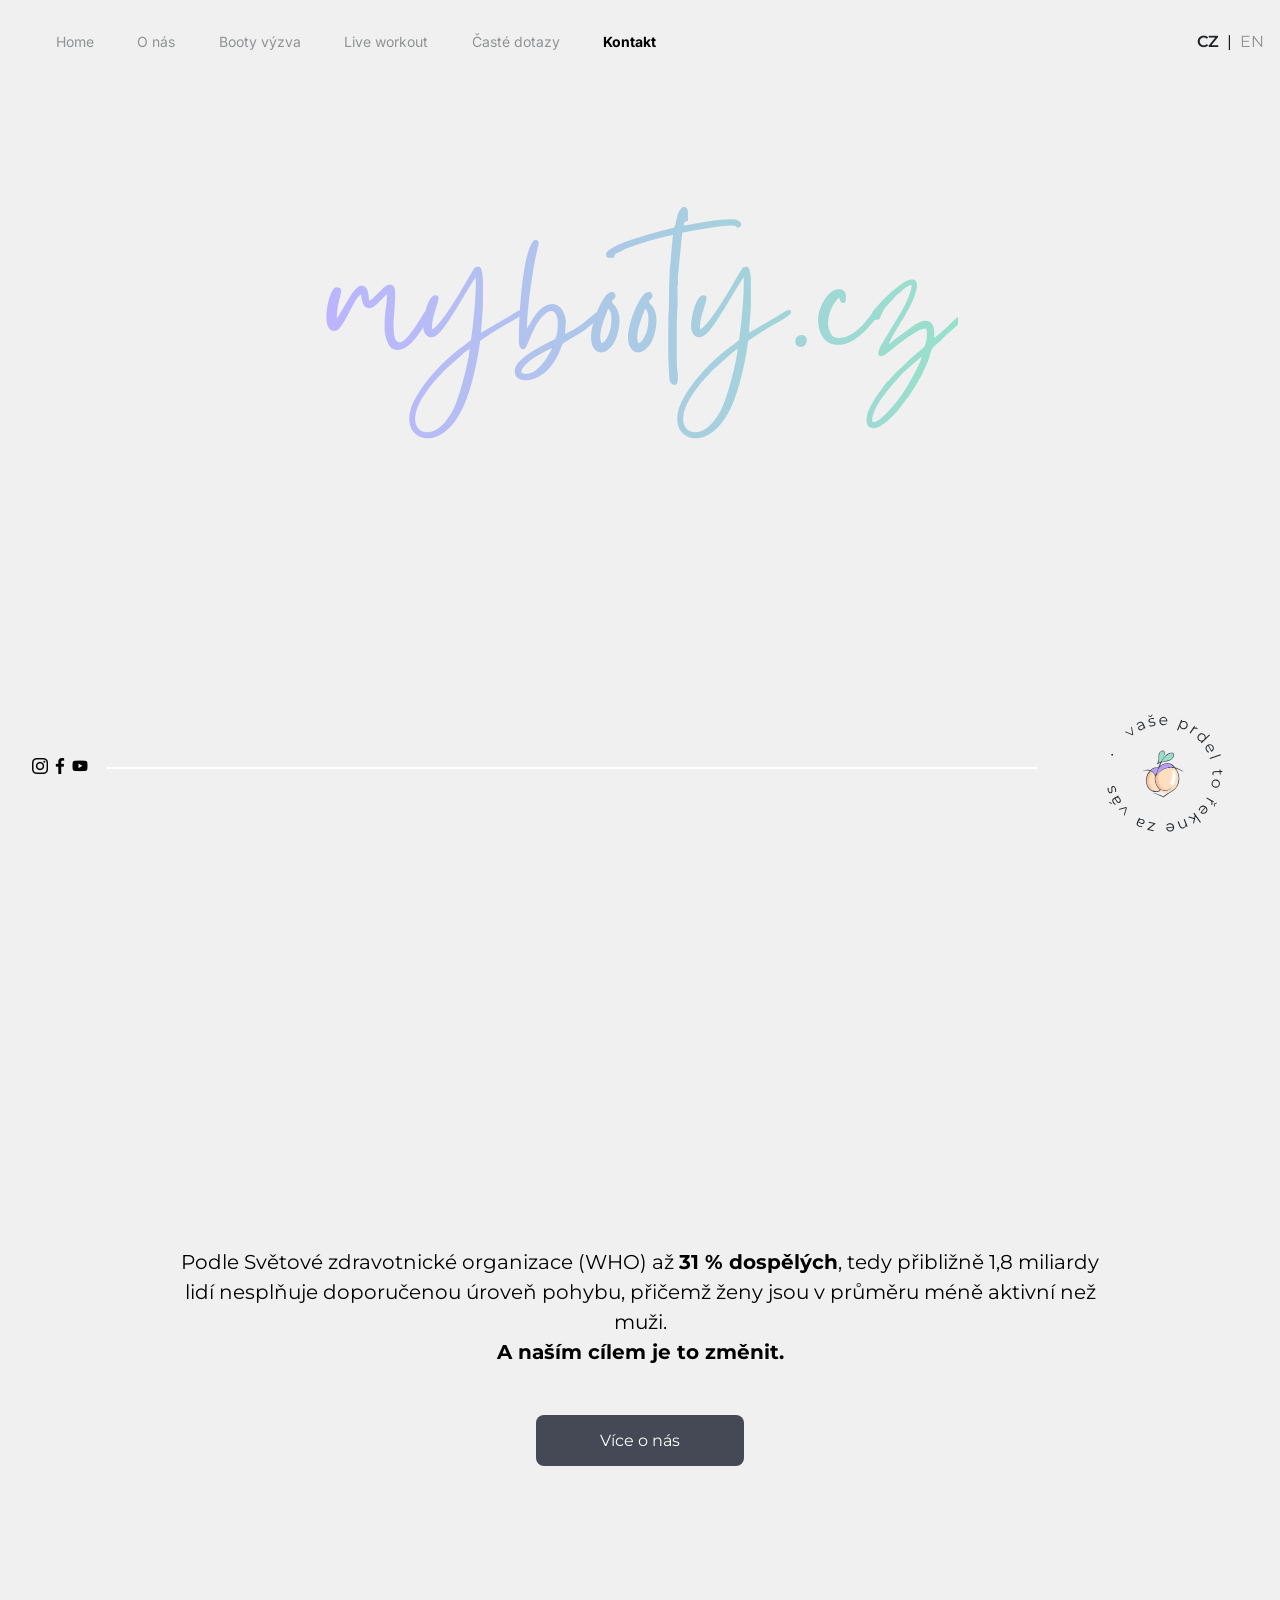
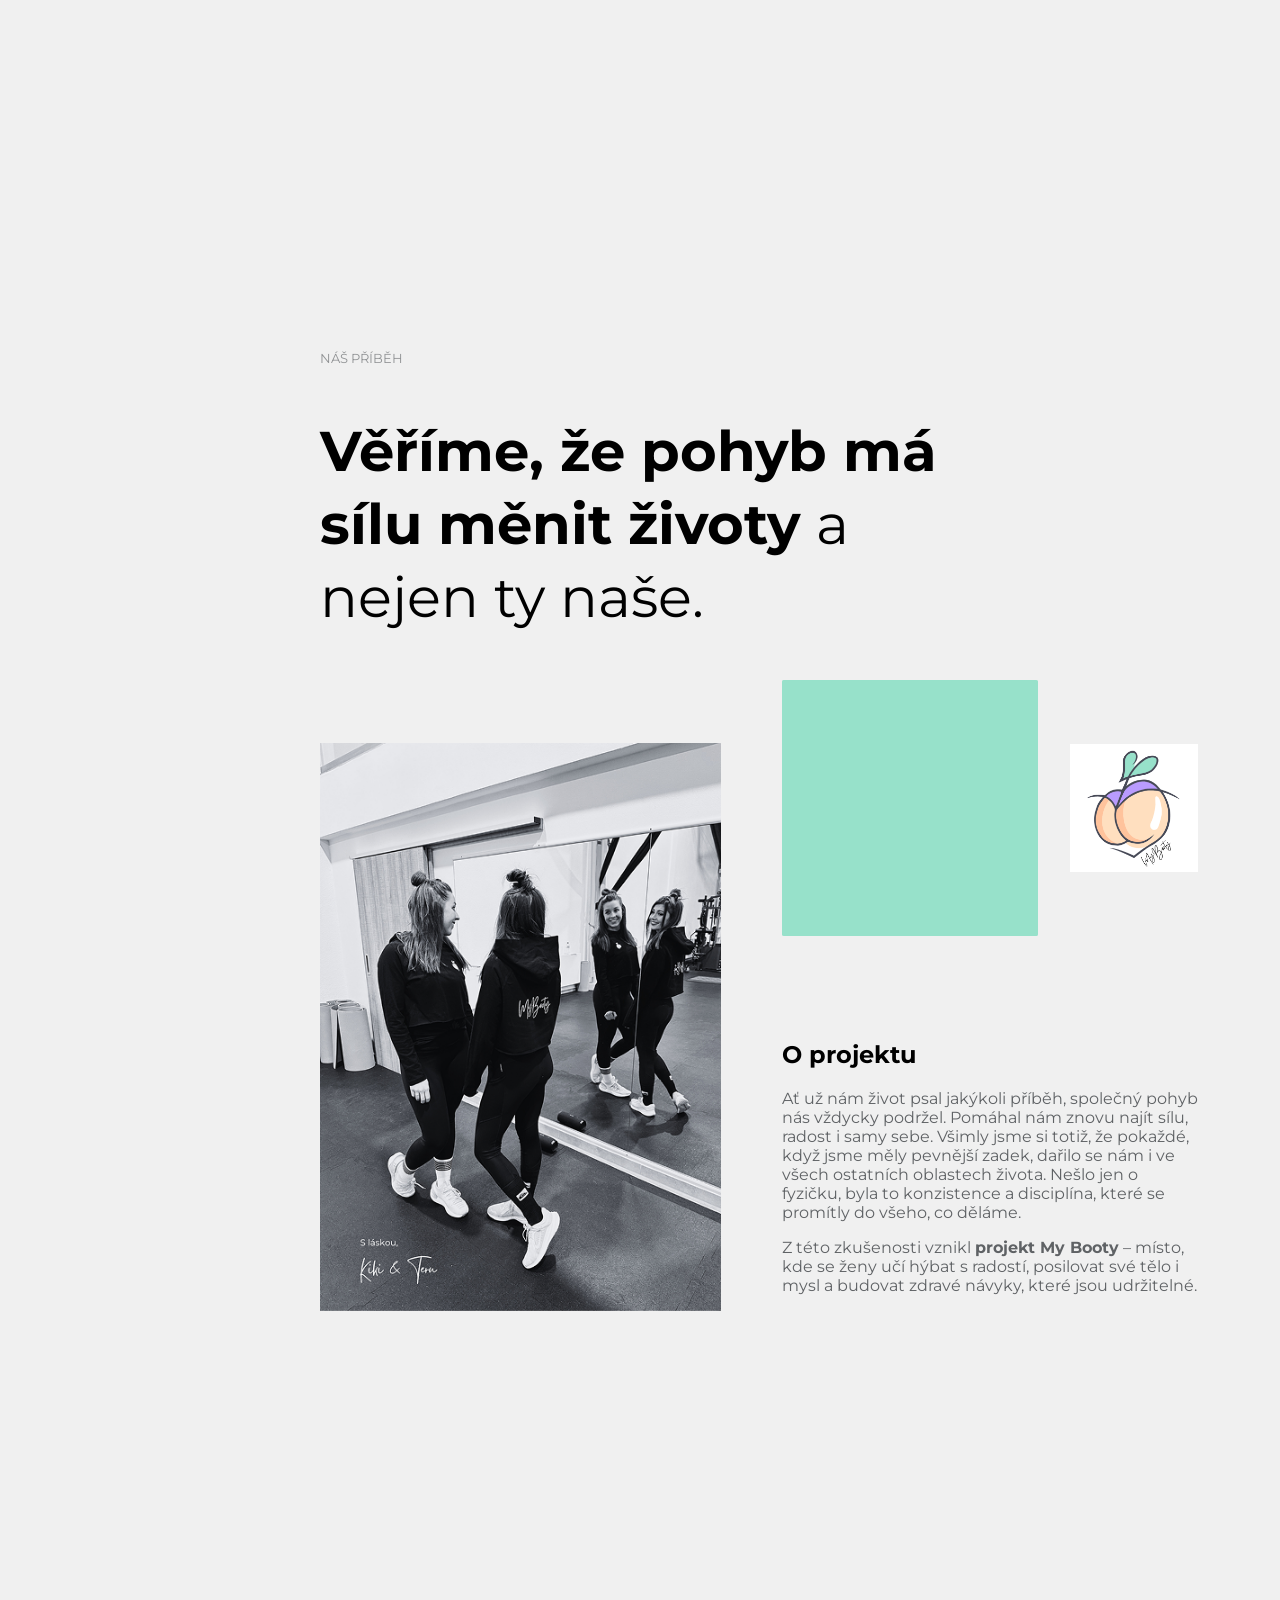
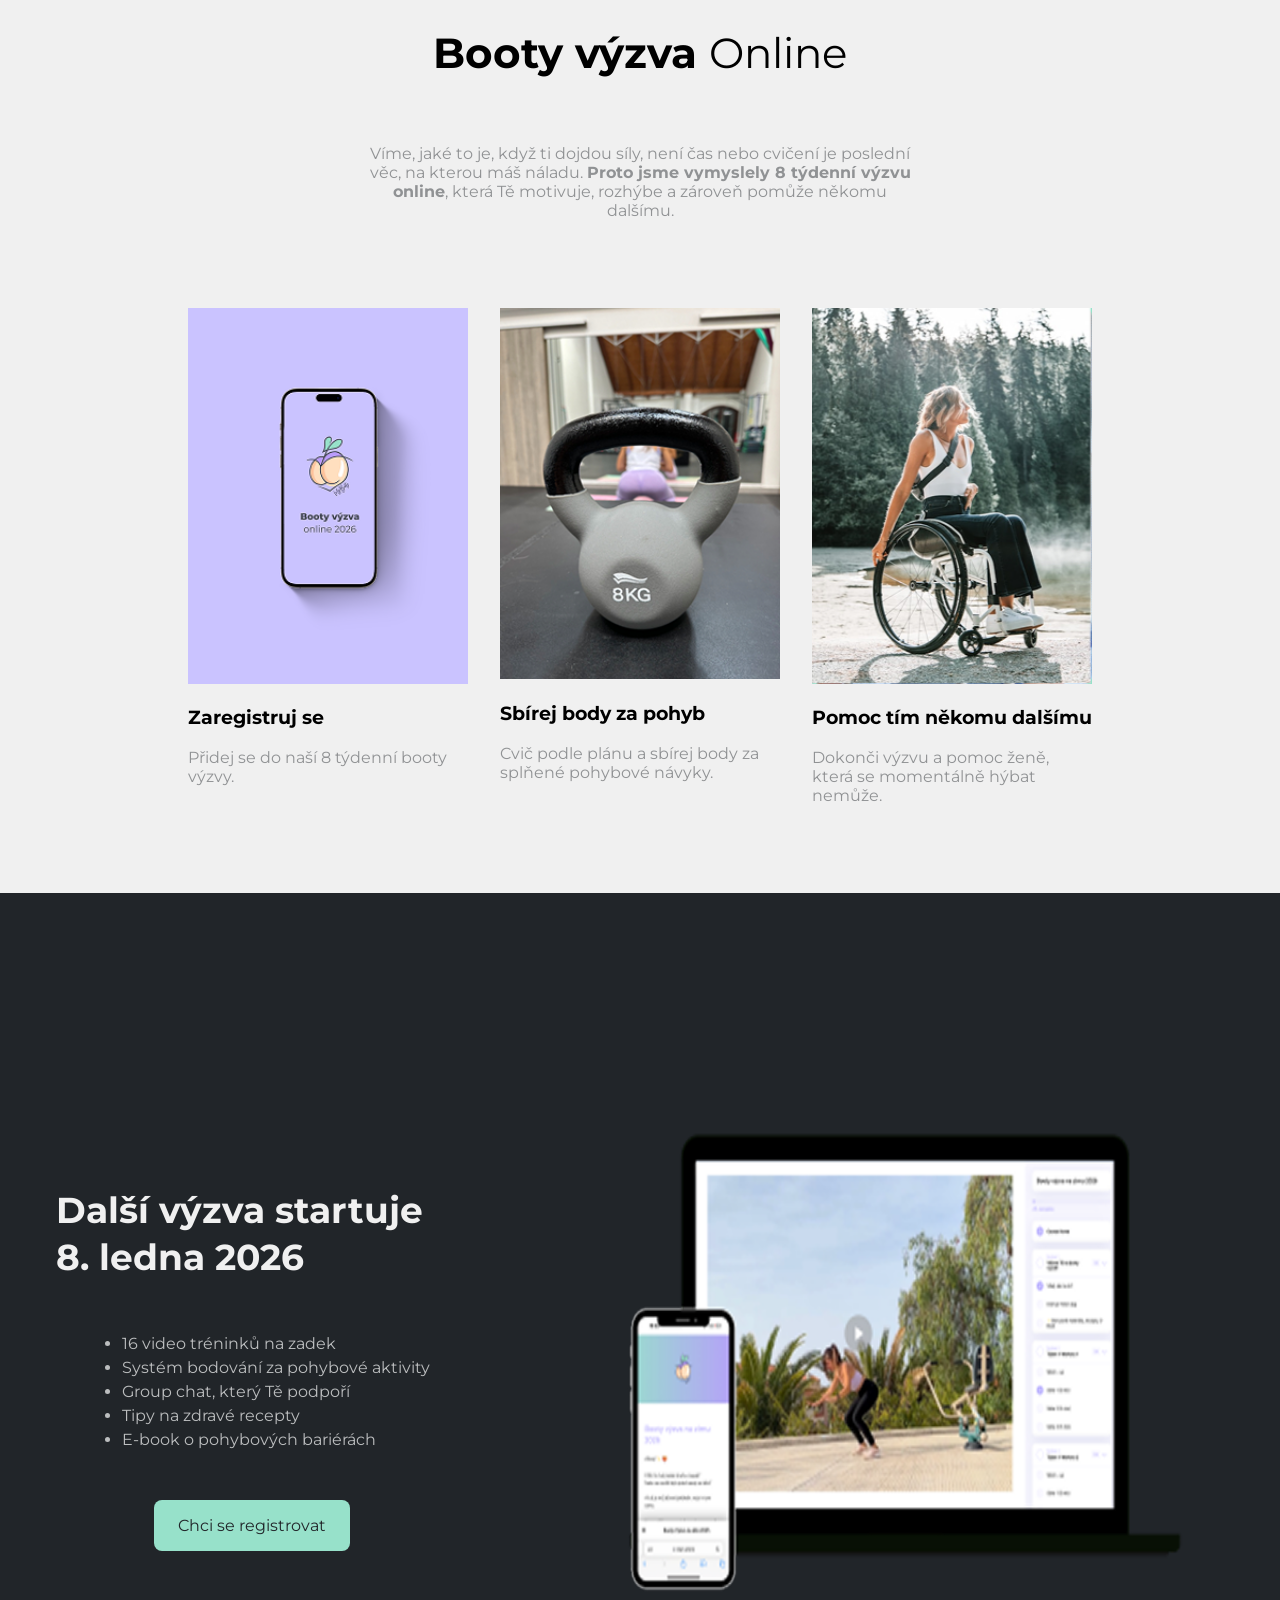
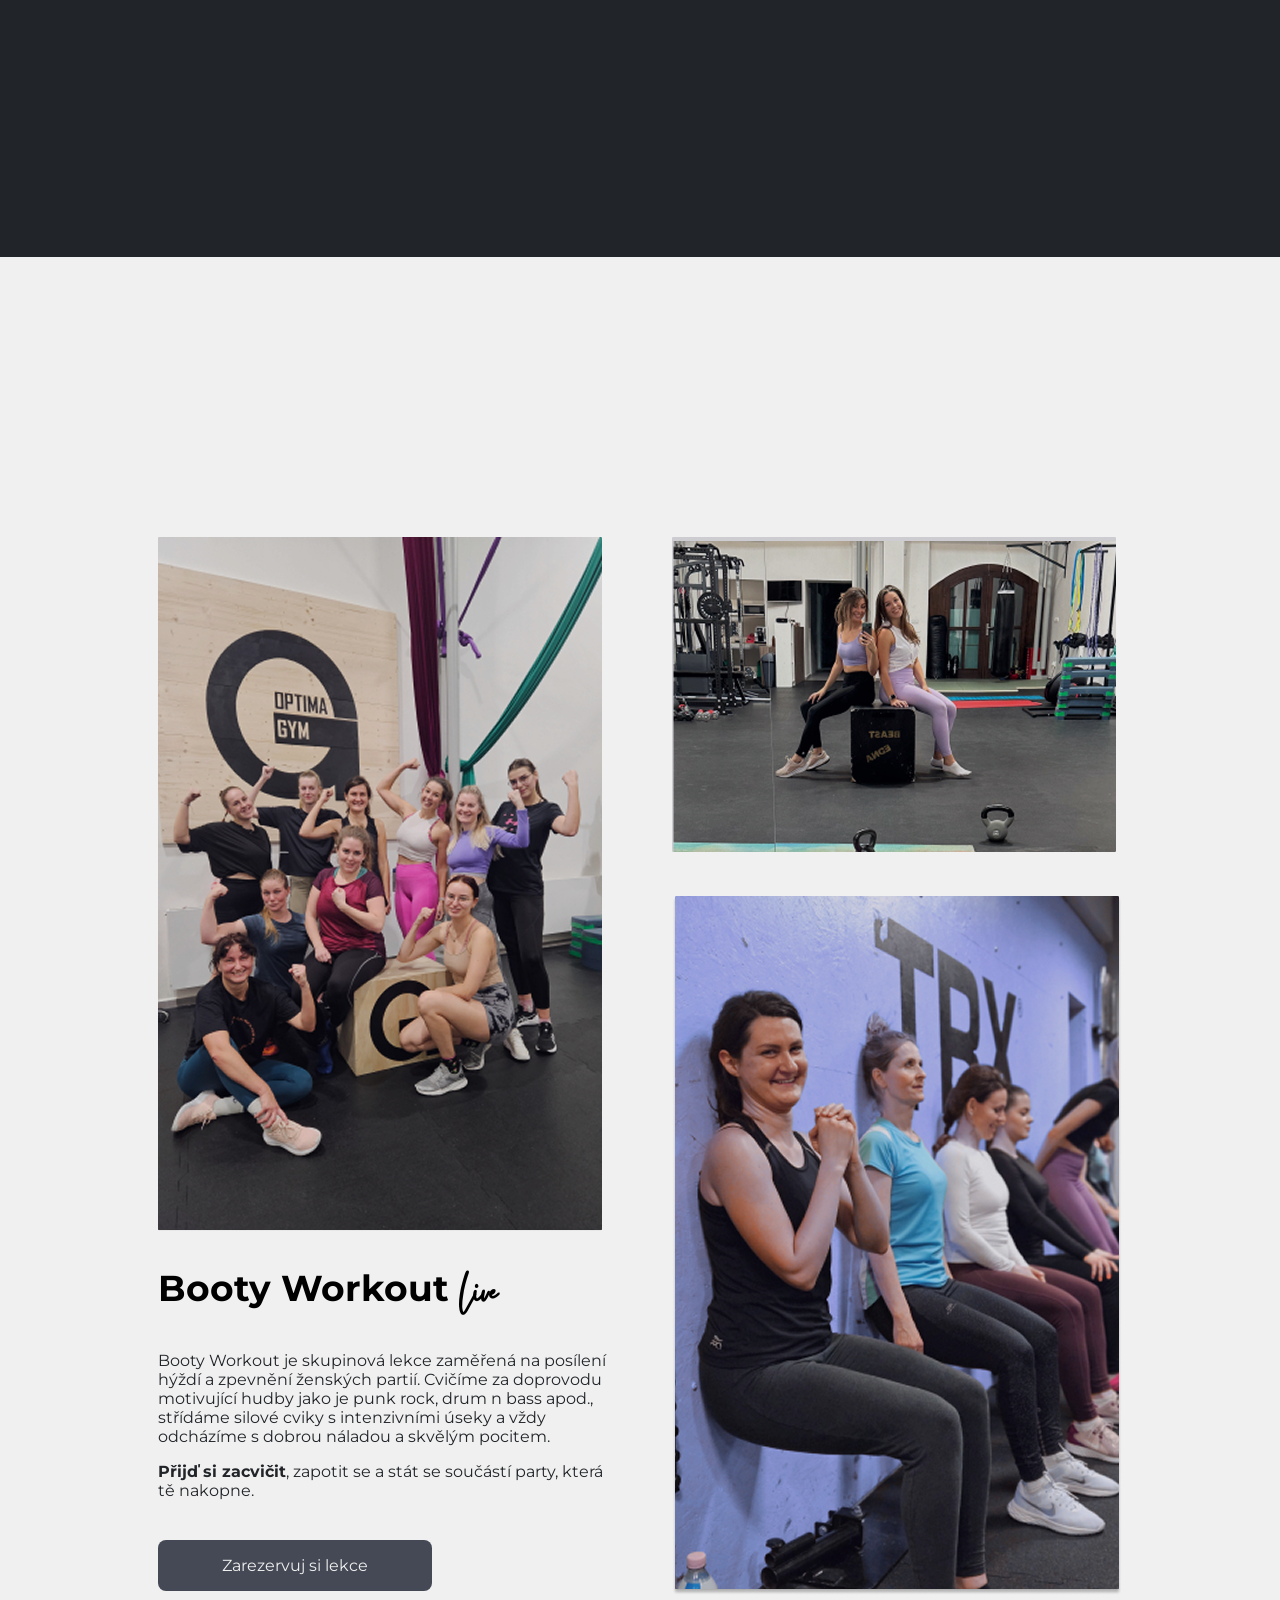
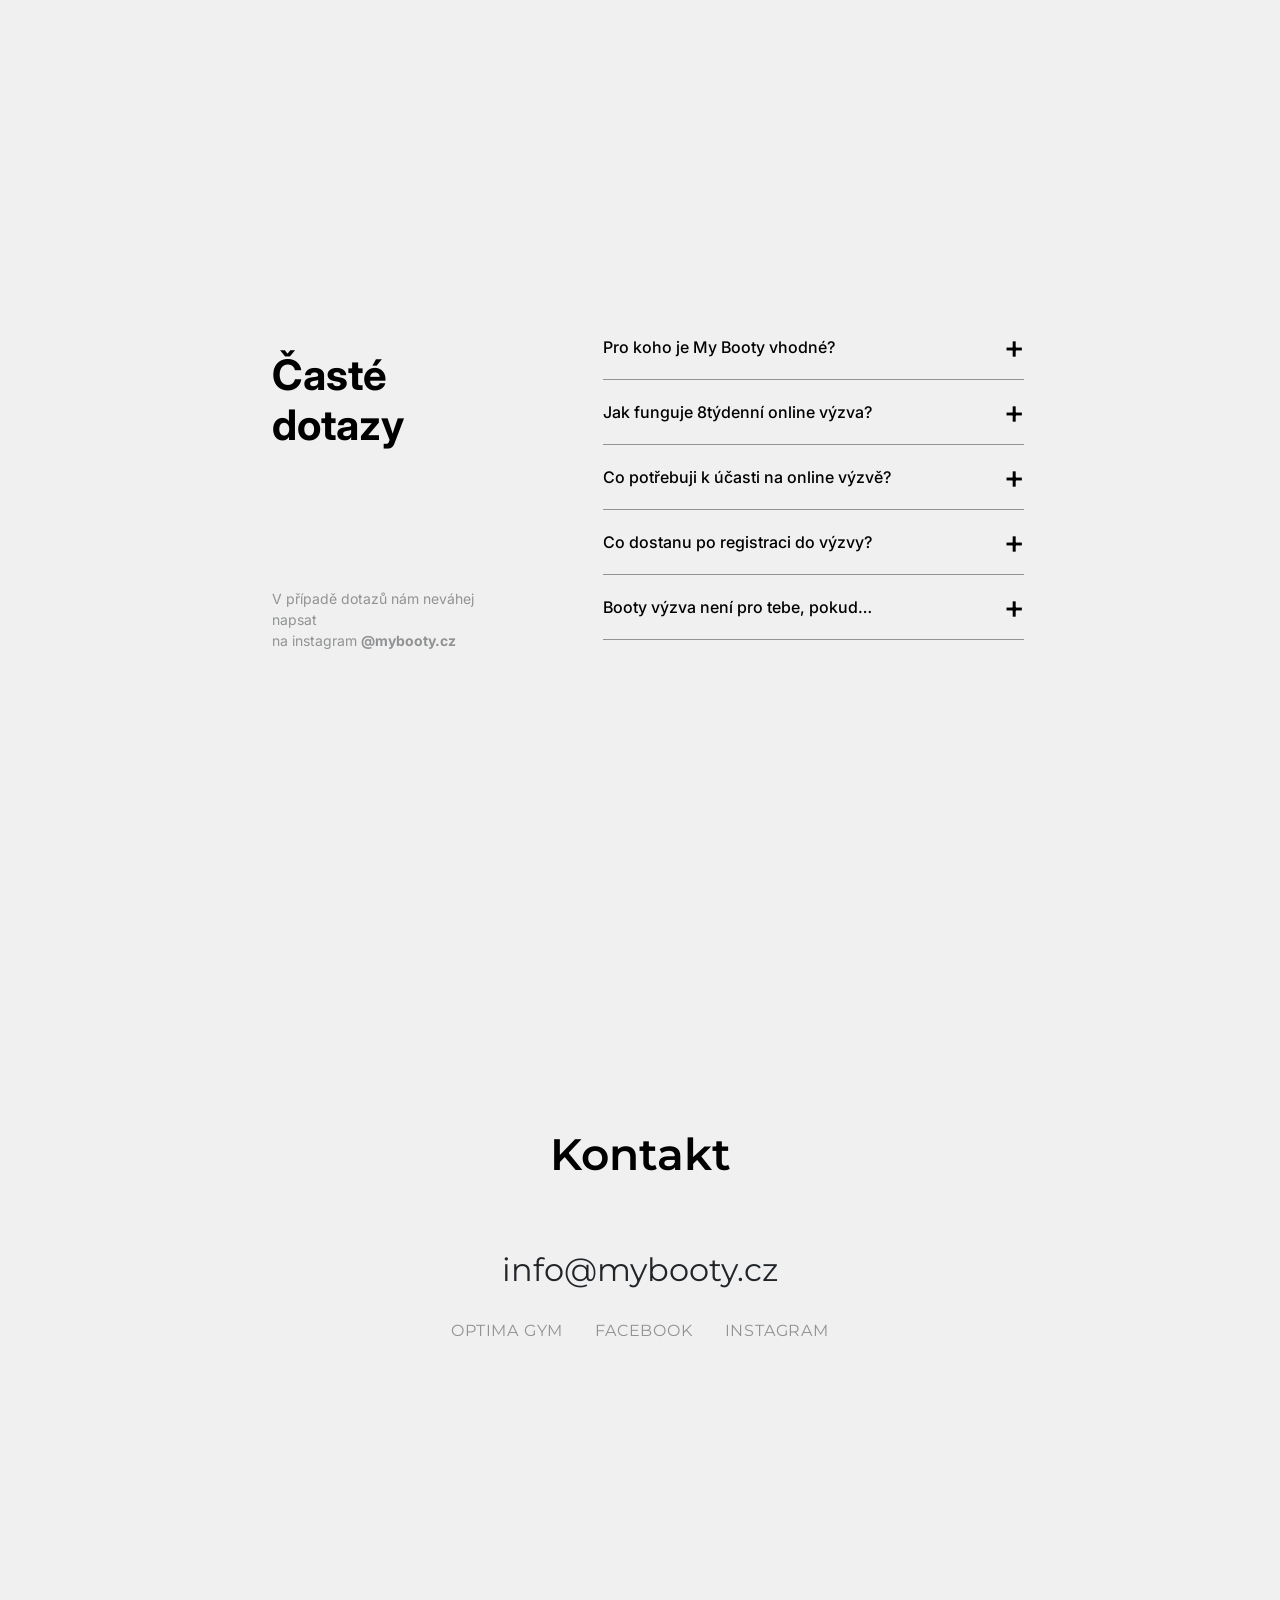
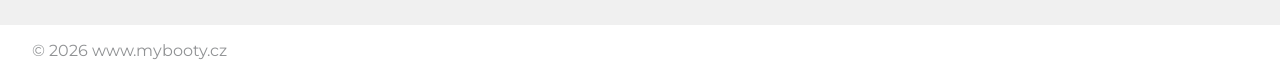
==== index.html @ cd763fde "opravene zmeny od kik z 15/12/25" ====
<!DOCTYPE html>
<html lang="cs">

<head>
  <meta charset="UTF-8" />
  <meta name="viewport" content="width=device-width, initial-scale=1.0" />
  <title>MyBooty</title>
  <link rel="stylesheet" href="style.css" />
  <link rel="shortcut icon" href="img/logo.svg" type="image/x-icon" />
  <script src="script.js" defer></script>

</head>

<body>
  <header class="navbar-desktop">
    <nav>
      <ul>
        <li><a href="#home">Home</a></li>
        <li><a href="#onas">O nás</a></li>
        <li><a href="#vyzva">Booty výzva</a></li>
        <li><a href="#live">Live workout</a></li>
        <li><a href="#faq">Časté dotazy</a></li>
        <li><a href="#kontakt">Kontakt</a></li>
      </ul>
    </nav>
    <div class="lang-switch">
      <a href="index.html" data-lang="cz">CZ</a> |
      <a href="indexEng.html" data-lang="en">EN</a>
    </div>
  </header>
  <header class="navbar-mobile">
    <img src="img/Mybooty.cz.png" alt="MyBooty Logo" class="logo-mobile">
    <button class="hamburger" id="hamburger">
      <img src="img/Menu_Alt_05.svg" alt="">
    </button>

    <div class="mobile-menu" id="mobileMenu">
      <button class="close-menu" id="closeMenu">&times;</button>

      <nav>
        <ul class="mobile-nav">
          <li><a href="#home">Home <span class="arrow"></span></a></li>
          <li><a href="#onas">O nás <span class="arrow"></span></a></li>
          <li><a href="#vyzva">Booty výzva <span class="arrow"></span></a></li>
          <li><a href="#live">Live workout <span class="arrow"></span></a></li>
          <li><a href="#kontakt">Kontakt <span class="arrow"></span></a></li>
        </ul>
      </nav>

      <div class="lang-switch">
        <a href="index.html" data-lang="cz">CZ</a> |
        <a href="indexEng.html" data-lang="en">EN</a>
      </div>
    </div>

  </header>


  <main>
    <div class="swap">
      <section class="mybooty">
        <div class="logo">mybooty.cz</div>
      </section>
      <div class="split">
        <div class="socials">
          <a href="https://www.instagram.com/mybooty_cz?igsh=MTdoZ3FtZTlkZTQ0aw%3D%3D&utm_source=qr"><img class="icon"
              src="img/instagram.png" alt="instagram" /></a>
          <a href="https://www.facebook.com/share/1AH9CDXiJs/?mibextid=wwXIfr"><img class="icon" src="img/facebook.png"
              alt="instagram" /></a>
          <a href="#"><img class="icon" src="img/youtube.png" alt="instagram" /></a>
        </div>
        <hr />
        <div class="prdel-rekne"><img src="img/prdel_to_rekne_za_vas.svg" alt="" /></div>
      </div>
    </div>
    <section id="home" class="hero">
      <p class="body-big">
        Podle Světové zdravotnické organizace (WHO) až
        <strong>31 % dospělých</strong>, tedy přibližně 1,8 miliardy lidí
        nesplňuje doporučenou úroveň pohybu, přičemž ženy jsou v průměru méně
        aktivní než muži.<br /><strong>A naším cílem je to změnit. </strong>
      </p>
      <a href="#onas" class="btn-about">Více o nás</a>
    </section>

    <section id="onas" class="about">
      <div class="container">
        <p class="mini">Náš příběh</p>
        <h1>
          <strong>Věříme, že pohyb má sílu měnit životy </strong>a nejen ty
          naše.
        </h1>
        <div class="story">
          <div class="left">
            <img src="img/terka_kiki_mirror.png" alt="" />
          </div>
          <div class="right">
            <div class="up">
              <div class="rectangle">
                <img src="img/Rectangle.png" alt="" />
              </div>
              <div class="logo">
                <img src="img/logo.svg" alt="" />
              </div>
            </div>
            <div class="mobile-photos">
              <img src="img/terka_kiki_mirror.png" alt="">
              <img src="img/logo.svg" alt="">
              <div class="rectangle"> <img src="img/Rectangle.png" alt=""></div>
            </div>
            <div class="down">
              <h2>O projektu</h2>
              <p>
                Ať už nám život psal jakýkoli příběh, společný pohyb nás
                vždycky podržel. Pomáhal nám znovu najít sílu, radost i samy
                sebe. Všimly jsme si totiž, že pokaždé, když jsme měly
                pevnější zadek, dařilo se nám i ve všech ostatních oblastech
                života. Nešlo jen o fyzičku, byla to konzistence a disciplína,
                které se promítly do všeho, co děláme.
              </p>
              <p>
                Z této zkušenosti vznikl <strong>projekt My Booty</strong> –
                místo, kde se ženy učí hýbat s radostí, posilovat své tělo i
                mysl a budovat zdravé návyky, které jsou udržitelné.
              </p>
            </div>
          </div>
        </div>
      </div>
    </section>

    <section id="vyzva">
      <!-- Challenge part -->
      <div class="challenge">
        <div class="up">
          <h2>Booty výzva <span>Online</span></h2>
          <p class="text">
            Víme, jaké to je, když ti dojdou síly, není čas nebo cvičení je
            poslední věc, na kterou máš náladu.
            <strong>Proto jsme vymyslely 8 týdenní výzvu online</strong>, která
            Tě motivuje, rozhýbe a zároveň pomůže někomu dalšímu.
          </p>
        </div>
        <div class="down">
          <div class="card">
            <div><img src="img/booty_vyzva.png" alt="" /></div>
            <div class="desc">
              <h3>Zaregistruj se</h3>
              <p>Přidej se do naší 8 týdenní booty výzvy.</p>
            </div>
          </div>
          <div class="card">
            <div><img src="img/kettlebel.png" alt="" /></div>
            <div class="desc">
              <h3>Sbírej body za pohyb</h3>
              <p>Cvič podle plánu a sbírej body za splňené pohybové návyky.</p>
            </div>
          </div>
          <div class="card">
            <div><img src="img/Locations.png" alt="" /></div>
            <div class="desc">
              <h3>Pomoc tím někomu dalšímu</h3>
              <p>Dokonči výzvu a pomoc ženě, která se momentálně hýbat nemůže.</p>
            </div>
          </div>
        </div>
      </div>

      <!-- JoinUs part -->
      <div class="joinUs">
        <div class="left">
          <h3>Další výzva startuje 8. ledna 2026</h3>
          <div class="carousel">
            <img src="img/Carousel.png" alt="" />
          </div>
          <ul>
            <li>16 video tréninků na zadek</li>
            <li>Systém bodování za pohybové aktivity</li>
            <li>Group chat, který Tě podpoří</li>
            <li>Tipy na zdravé recepty</li>
            <li>E-book o pohybových bariérách</li>
          </ul>
          <div class="rezervace">
            <a href="https://stan.store/mybooty_cz/p/booty-vzva-2026" class="btn-rezervace">Chci se registrovat</a>
          </div>
        </div>
        <div class="right">
          <img src="img/Carousel.png" alt="" />
        </div>
      </div>
    </section>

    <section id="live" class="live-workout">
      <div class="left">
        <div class="up">
          <img src="img/lv-left.png" alt="" />
        </div>
        <div class="down">
          <h2><strong>Booty</strong> Workout <span>Live</span></h2>
          <p>
            Booty Workout je skupinová lekce zaměřená na posílení hýždí a
            zpevnění ženských partií. Cvičíme za doprovodu motivující hudby
            jako je punk rock, drum n bass apod., střídáme silové cviky s
            intenzivními úseky a vždy odcházíme s dobrou náladou a skvělým
            pocitem.
          </p>
          <p>
            <strong>Přijď si zacvičit</strong>, zapotit se a stát se součástí
            party, která tě nakopne.
          </p>
          <div class="collage">
            <img src="img/lv-left.png" alt="" class="photo1" />
            <img src="img/lv-right1.png" alt="" class="photo2" />
            <img src="img/lv-right2.png" alt="" class="photo3" />


          </div>
          <div class="rezervace-lv">
            <a href="https://mybooty.setmore.com/" class="btn">Zarezervuj si lekce</a>
          </div>
        </div>
      </div>
      <div class="right">
        <div class="up">
          <img src="img/lv-right1.png" alt="" />
        </div>
        <div class="down">
          <img src="img/lv-right2.png" alt="" />
        </div>
      </div>
    </section>

    <section id="faq" class="faq">
      <div class="faq-left">
        <h2>Časté<br />dotazy</h2>
        <p>
          V případě dotazů nám neváhej napsat<br />
          na instagram <strong>@mybooty.cz</strong>
        </p>
      </div>

      <div class="faq-right">
        <details>
          <summary>
            Pro koho je My Booty vhodné?
            <span class="plus">+</span>
          </summary>
          <p>
            My Booty je určené pro ženy všech věkových kategorií a úrovní kondice. Ať začínáš úplně od nuly, nebo už
            cvičíš pravidelně — naše výzvy i lekce tě podpoří přesně tam, kde právě jsi.
          </p>
        </details>

        <details>
          <summary>
            Jak funguje 8týdenní online výzva?
            <span class="plus">+</span>
          </summary>
          <p>
            Po registraci získáš přístup k tréninkovému plánu, podle kterého cvičíš doma vlastním tempem. Za splněné
            aktivity sbíráš body, posiluješ fyzickou kondici i mentální odolnost a buduješ si zdravé návyky.
            Pokud výzvu úspěšně dokončíš, získáš nárok na vrácení 50 % z ceny — můžeš je znovu investovat do sebe, nebo
            věnovat ženě, která se momentálně hýbat nemůže.
          </p>
        </details>

        <details>
          <summary>
            Co potřebuji k účasti na online výzvě?
            <span class="plus">+</span>
          </summary>
          <p>
            Stačí internet, malé místo na cvičení a chuť začít. Při cvičení budeš potřebovat jen stopky v mobilu —
            doporučujeme bezplatnou aplikaci *Interval Timer*.
            Pokud chceš, můžeš si pořídit *booty band*, ale není to nutné. Veškerá videa, plán i motivace tě budou čekat
            přímo uvnitř programu.

          </p>
        </details>

        <details>
          <summary>
            Co dostanu po registraci do výzvy?
            <span class="plus">+</span>
          </summary>
          <p>
            Získáš:

          <ul>
            <li>tréninkový plán na 8 týdnů</li>
            <li>přístup k výukovým videím</li>
            <li>jednoduchý systém sbírání bodů</li>
            <li>podporu komunity a pravidelnou motivaci, které tě provedou celou výzvou krok za krokem.</li>
          </ul>
          </p>
        </details>

        <details>
          <summary>
            Booty výzva není pro tebe, pokud…
            <span class="plus">+</span>
          </summary>
          <p>
          <ol>
            <li>Máš zdravotní omezení, kvůli kterým nesmíš cvičit</li>
            <p>Pokud máš zranění, jsi po operaci nebo ti lékař doporučil klidový režim, počkej, až ti bude cvičení opět
              povoleno.</p>
            <li>Máš bolesti nebo potíže s koleny, kyčlemi či jinými kloubními oblastmi</li>
            <p>Pokud tě trápí přetrvávající bolest, omezený rozsah pohybu nebo si nejsi jistá, zda jsou pro tebe
              tréninky vhodné, nejprve to konzultuj s fyzioterapeutem nebo odborníkem. Správná diagnostika i doporučení
              ti pomohou cvičit bezpečně.</p>
            <li>Jsi těhotná a nemáš schválený pohyb od lékaře</li>
            <p>Každé tělo je jiné. Bez doporučení lékaře výzvu raději odlož.</p>
            <li>Hledáš pokročilý silový tréninkový plán</li>
            <p>Výzva je zaměřená na zdravé návyky, radost z pohybu a podporu žen — ne na profesionální, čistě silové
              programy.</p>
            <li>čekáváš extrémní výsledky během pár dní</li>
            <p>Výzva je postavená na konzistenci, disciplíně a udržitelném přístupu — ne na rychlých zázracích.</p>
          </ol>
          </p>
        </details>
      </div>
    </section>

    <section id="kontakt" class="contact">
      <h2>Kontakt</h2>

      <a href="mailto:info@mybooty.cz" class="contact-email">
        info@mybooty.cz
      </a>

      <div class="contact-links">
        <a href="https://www.optimagym.cz/">OPTIMA GYM</a>
        <a href="https://www.facebook.com/share/1AH9CDXiJs/?mibextid=wwXIfr">FACEBOOK</a>
        <a href="https://www.instagram.com/mybooty_cz?igsh=MTdoZ3FtZTlkZTQ0aw%3D%3D&utm_source=qr">INSTAGRAM</a>
      </div>
    </section>
  </main>
  <footer>
    <p>&copy; 2026 www.mybooty.cz</p>
  </footer>
  <script>
    const hamburger = document.getElementById('hamburger');
    const mobileMenu = document.getElementById('mobileMenu');
    const closeMenu = document.getElementById('closeMenu');

    hamburger.addEventListener('click', () => {
      mobileMenu.classList.add('open');
    });

    closeMenu.addEventListener('click', () => {
      mobileMenu.classList.remove('open');
    });
    // Close menu when a link is clicked
    const menuLinks = mobileMenu.querySelectorAll('a'); // get all <a> inside mobileMenu
    menuLinks.forEach(link => {
      link.addEventListener('click', () => {
        mobileMenu.classList.remove('open');
      });
    });
    // Select all sections with an id
    const sections = document.querySelectorAll('main section[id]');

    // Select all nav links
    const navLinks = document.querySelectorAll('header.navbar-desktop nav ul li a');

    // Optional: mobile nav links too
    const mobileNavLinks = document.querySelectorAll('header.navbar-mobile nav ul li a');

    const observer = new IntersectionObserver((entries) => {
  entries.forEach(entry => {
    const id = entry.target.getAttribute('id');
    if (entry.isIntersecting) {
      navLinks.forEach(link => link.classList.remove('active'));
      const desktopLink = document.querySelector(`header.navbar-desktop nav ul li a[href="#${id}"]`);
      if (desktopLink) desktopLink.classList.add('active');

      mobileNavLinks.forEach(link => link.classList.remove('active'));
      const mobileLink = document.querySelector(`header.navbar-mobile nav ul li a[href="#${id}"]`);
      if (mobileLink) mobileLink.classList.add('active');
    }
  });
}, { threshold: 0.3, rootMargin: "-100px 0px 0px 0px" });


    // Observe all sections
    sections.forEach(section => observer.observe(section));

  </script>
</body>

</html>
---- style.css ----
@import url('https://fonts.googleapis.com/css2?family=Inter:ital,opsz,wght@0,14..32,100..900;1,14..32,100..900&family=Montserrat:ital,wght@0,100..900;1,100..900&display=swap');
@font-face {
  font-family: "Gistesy";
  src: url("/font/Gistesy.woff") format("woff");
  font-weight: normal;
  font-style: normal;
  font-display: swap;
}

:root {
  --background-200: #f0f0f0;
  --text-1000: #212529;
  --text-700: #909294;
  --booty-purple-600: #bdb4ff;
  --booty-green-400: #97e1ca;
    --booty-green-500: #7fd6bc; /* hover */
  --booty-green-600: #66c9aa; /* active */
  --font-family: "Montserrat", sans-serif;
}
.navbar-mobile {
  display: none;
}
.mobile-photos{
  display: none;
}
.joinUs .left .carousel {
  display: none;
}
.live-workout .collage {
  display: none;
}
.prdel-rekne {
  height: 256px;
  width: 256px;
}
.prdel-rekne img {
  width: 100%;
  height: 100%;
}
.swap {
  max-width: 100% !important;
}
html,
body {
  height: 100%;
}
body {
  background-color: var(--background-200);
  font-family: var(--font-family);
  margin: 0;
  padding: 0;
  display: flex;
  flex-direction: column;
}
nav ul li {
  list-style: none;
}

nav ul li a,
.lang-switch a {
  text-decoration: none;
  color: var(--text-700);
  font-size: 16px;
}
nav ul li a{
  font-family: "Inter", sans-serif;
  font-size: 14px;

}
nav ul li a.active {
  font-weight: bold;
  color: black;
}
nav ul {
  display: flex;
  flex-direction: row;
  justify-content: space-between;
}
nav {
  width: 50%;
}
section {
  padding: 140px 0;
}
header {
  display: flex;
  justify-content: space-between;
  align-items: center; /* optional, for vertical centering */
  position: fixed;
  top: 0; /* stick to top of viewport */
  left: 0; /* start at left edge */
  right: 0; /* stretch to right edge */
  width: 100%; /* ensures full width */
  padding: 16px; /* optional spacing */
  background-color: var(
    --background-200
  ); /* needed so content behind doesn't show */
  z-index: 1000; /* keep above other content */
}

.lang-switch {
  display: flex;
  align-items: center;
  margin-right: 32px;
  gap: 8px;
}
.mybooty .logo {
  font-family: "Gistesy", sans-serif;
  font-size: 210px;
  background: linear-gradient(90deg, #bdb4ff, #97e1ca);
  -webkit-background-clip: text;
  -webkit-text-fill-color: transparent;
}
.mybooty {
  display: flex;
  justify-content: center;
  align-items: center;
  height: 40vh;
}
.split hr {
  width: 80%; /* makes it horizontal */
  border: none;
  border-top: 2px solid #fff;
  margin: 0 10px; /* spacing */
  transform: none !important; /* make sure it's not rotated */
  transform: rotate(0deg);
}
.socials .icon {
  width: 16px;
  height: 16px;
}
.socials {
  margin-left: 32px;
  min-width: 64px;
}
.split {
  display: flex;
  flex-direction: row;
  justify-content: space-between;
  align-items: center;
}
.hero {
  display: flex;
  justify-content: center;
  align-items: center;
  flex-direction: column;
  text-align: center;
  padding: 0;
  min-height: 100vh;
}
.body-big {
  font-size: 20px;
  line-height: 150%;
  max-width: 920px;
  margin-bottom:48px ;
}
.btn-about, .live-workout .btn {
  background-color: #454955;
  color: #fff;
  text-decoration: none;
  padding: 16px 64px;
  border-radius: 8px;
  transition: background-color 0.3s, transform 0.1s;
}

/* Hover effect */
.btn-about:hover, .live-workout .btn:hover {
  background-color: #5a5c6a; /* lighter shade */
}

/* Active / pressed effect */
.btn-about:active, .live-workout .btn:active {
  background-color: #2f3037; /* darker shade */
  transform: scale(0.98);    /* subtle press effect */
}

.mini {
  font-size: 13px;
  line-height: 150%;
  color: var(--text-700);
  text-transform: uppercase;
}

.about h1 {
  font-size: 56px;
  line-height: 130%;
  font-weight: normal;
  max-width: 1000px;
}
.about .story {
  display: flex;
  flex-direction: row;
  gap: 16px;
}
.about .story .up {
  display: flex;
}
.about {
  display: flex;
  justify-content: center;
}
.about .container {
  width: 50%;
}
.about .story .up .logo {
  display: flex;
  align-items: center;
}
.about .up .logo img{
  background-color: #fff;
}

.about .story .right {
  display: flex;
  flex-direction: column;
  justify-content: space-between;
}
.about .story .right .up{
  display: flex;
  gap: 32px;
}
.story .left img {
  height: 90%;
}
.story .left {
  display: flex;
  align-items: flex-end;
}
.about .right p {
  color: #5f6265;
}
.challenge h2 {
  font-size: 42px;
  line-height: 130%;
  margin-bottom: 48px;
}
.challenge .up {
  display: flex;
  flex-direction: column;
  justify-content: center;
  text-align: center;
  align-items: center;
  margin-bottom: 72px;
}
.challenge p {
  color: var(--text-700);
}
.text {
  max-width: 560px;
  color: #5f6265;
}
.challenge .down {
  display: flex;
  flex-direction: row;
  justify-content: center;
  gap: 32px;
  margin-top: 16px;
}
.challenge .card {
  max-width: 280px;
}
.challenge .desc {
  margin-top: 16px;
}
.challenge .card img{
  width: 100%;
}
.challenge{
  margin-bottom: 72px;
}
.joinUs {
  background-color: var(--text-1000);
  color: var(--background-200);
  display: flex;
  flex-direction: row;
  padding-bottom: 64px;
  height: 100vh;
}
.joinUs .left {
  width: 40%;
  display: flex;
  flex-direction: column;
  justify-content: center;
  align-items: center;
}
.joinUs .right {
  width: 60%;
  display: flex;
  justify-content: center;
  align-items: center;
}
.joinUs .right img{
  width: 80%;
  height: 60%;
}
.joinUs h3 {
  font-size: 36px;
  line-height: 130%;
  max-width: 400px;
}
.joinUs li {
  color: #BCBEBF;
  line-height: 150%;
  font-size: 16px;
}
.btn-rezervace {
  background-color: var(--booty-green-400);
  color: var(--text-1000);
  text-decoration: none;
  padding: 16px 24px;
  border-radius: 8px;
  transition: background-color 0.3s, transform 0.1s, box-shadow 0.2s;
}

.btn-rezervace:hover {
  background-color: var(--booty-green-500);
  box-shadow: 0 4px 12px rgba(0, 0, 0, 0.15);
}

.btn-rezervace:active {
  background-color: var(--booty-green-600);
  transform: scale(0.97);
  box-shadow: 0 2px 6px rgba(0, 0, 0, 0.2);
}
.story .rectangle img {
    width: 100%;
    height: 100%;
}
.story .rectangle{
  height: 256px;
  width: 256px;
}

.rezervace {
  margin-top: 48px;
  width: 40%;
}
.challenge .up span {
  font-weight: normal;
}
.live-workout {
  display: flex;
  justify-content: center;
  gap: 64px;
}
.live-workout .right .down {
  margin-top: 40px;
}
.live-workout .left {
  max-width: 450px;
  display: flex;
  flex-direction: column;
  justify-content: space-between;
}
.live-workout h2 {
  font-size: 36px;
  line-height: 130%;
}
.live-workout h2 span {
  font-family: "Gistesy", sans-serif;
}
.live-workout p {
  color: var(--text-1000);
}
.live-workout .btn {
  background-color: #454955;
  color: var(--background-200);
  padding: 16px 64px;
  border-radius: 8px;
  text-decoration: none;
}
.live-workout .down {
  height: 400px;
}
.rezervace-lv {
  margin-top: 56px;
}
.faq {
  display: grid;
  grid-template-columns: 1fr 2fr;
  gap: 120px;
  margin: 0 20vw 0;
  padding-left: 16px;
  min-height: 350px;
  font-family: "Inter", sans-serif;
}

.faq-left h2 {
  font-size: 42px;
  line-height: 120%;
  margin-bottom: 32px;
}
.faq-left {
  display: flex;
  flex-direction: column;
  justify-content: space-between;
}

.faq-left p {
  font-size: 14px;
  color: var(--text-700);
  line-height: 150%;
}

.faq-right details {
  border-bottom: 1px solid var(--text-700);
  padding: 20px 0;
}

.faq-right summary {
  list-style: none;
  cursor: pointer;
  display: flex;
  justify-content: space-between;
  align-items: center;
  font-size: 16px;
  line-height: 150%;
  font-weight: 500;
}

.faq-right summary::-webkit-details-marker {
  display: none;
}

.faq-right .plus {
  font-size: 32px;
  transition: transform 0.2s ease;
}

.faq-right details[open] .plus {
  transform: rotate(45deg);
}

.faq-right p {
  margin-top: 16px;
  max-width: 600px;
  color: var(--text-700);
  font-size: 14px;
  line-height: 160%;
}
.contact {
  min-height: 60vh;
  display: flex;
  flex-direction: column;
  justify-content: center;
  align-items: center;
  text-align: center;
  gap: 32px;
}

.contact h2 {
  font-size: 44px;
  font-weight: 600;
}

.contact-email {
  font-size: 32px;
  color: var(--text-1000);
  text-decoration: none;
}

.contact-email:hover {
  text-decoration: underline;
}

.contact-links {
  display: flex;
  gap: 32px;
  font-size: 16px;
  letter-spacing: 0.05em;
}

.contact-links a {
  color: var(--text-700);
  text-decoration: none;
}

.contact-links a:hover {
  color: var(--text-1000);
}
footer {
  background-color: #fff;
}
.lang-switch strong {
  color: var(--text-1000);
  font-weight: 600;
}
footer p {
  color: var(--text-700);
  margin-left: 32px;
}
details li {
  color: var(--text-700);
  font-size: 14px;
}
@media only screen and (max-width: 600px) {
  .navbar-desktop {
    display: none;
  }
  .swap{
    background:
    radial-gradient(
      circle at top right,
      rgba(200, 245, 255, 0.6),
      transparent 60%
    ),
    radial-gradient(
      circle at top left,
      rgba(240, 220, 255, 0.6),
      transparent 60%
    ),
    linear-gradient(
      180deg,
      #f6f5ff 0%,
      var(--background-200) 100%
    );
  }
  /* MOBILE NAVBAR */
  .navbar-mobile {
    position: fixed;
    top: 0;
    left: 0;
    width: 100%;
    box-sizing: border-box;
    padding: 16px;
    display: flex;
    justify-content: space-between;
    align-items: center;
    background-color: var(--background-200);
    z-index: 1001;
  }

  /* HAMBURGER */
  .hamburger {
    width: 64px;
    height: 64px;
    background: none;
    border: none;
    cursor: pointer;
  }

  .hamburger span {
    height: 3px;
    background: var(--text-1000);
    border-radius: 2px;
  }

  /* MOBILE MENU */
  .mobile-menu {
    position: fixed;
    top: 0;
    left: 0;
    width: 100vw;
    height: 100vh;
    box-sizing: border-box;
    padding: 32px 24px;
    background-color: var(--background-200);
    z-index: 1000;

    display: flex;
    flex-direction: column;
    justify-content: space-between;

    opacity: 0;
    pointer-events: none;
    transition: opacity 0.3s ease;
    overflow-x: hidden;
  }

  .mobile-menu.open {
    opacity: 1;
    pointer-events: auto;
  }

  /* MENU LIST */
  .mobile-menu nav ul {
    list-style: none;
    padding: 0;
    margin: 0;
  }

  .mobile-menu nav ul li {
    display: flex;
    justify-content: space-between;
    align-items: center;
    padding: 16px 0;
  }

  .mobile-menu nav ul li a {
    font-size: 24px;
    color: var(--text-1000);
    text-decoration: none;
  }

  /* ARROW */
  

  /* CLOSE BUTTON */
  .close-menu {
    position: absolute;
    top: 16px;
    right: 16px;
    font-size: 32px;
    background: none;
    border: none;
    cursor: pointer;
  }

  /* LANGUAGE SWITCH */
  .lang-switch-mobile {
    display: flex;
    justify-content: center;
    gap: 8px;
    font-size: 14px;
  }

  .lang-switch-mobile a {
    text-decoration: none;
    color: var(--text-1000);
  }

  body {
    max-width: 100vw;
  }
  .mybooty .logo {
    font-size: 110px; /* scale down */
  }
  .story .left img {
    height: auto;
    max-width: 96%;
  }
  .split img {
    max-width: 100%;
  }
  .about .container {
    width: 100%;
    padding: 0 16px; /* optional */
  }
  .swap {
    display: flex;
    flex-direction: column-reverse;
  }
  .split hr {
    display: none;
  }
  .split {
    flex-direction: column-reverse;
  }
  .prdel-rekne {
    width: 100%;
    height: 400px;
  }
  .prdel-rekne img {
    height: 100%;
    width: 100%;
  }
  .socials {
    margin: 0;
    display: flex;
    gap: 16px;
    padding-top: 40px;
  }
  .socials .icon {
    width: 16px;
    height: 16px;
  }

  .hero {
    min-height: 0;
    text-align: left;
    margin-left: 16px;
  }
  .about h1 {
    font-size: 24px;
    margin: 0 16px;
    max-width: 260px;
  }
  .story {
    flex-direction: column-reverse !important;
    margin-left: 16px;
  }
  .story .right {
    flex-direction: column-reverse !important;
  }
  .story .right h2 {
    display: none;
  }
  .story .right .up {
    max-width: 96%;
  }
  .story .rectangle img {
    width: 100%;
    height: 100%;
  }
  .mybooty {
    height: 0;
  }
  .challenge .up {
    text-align: left;
    margin-bottom: 32px;
  }
  .challenge{
    margin-left: 16px;
  }
  .challenge .up h2 {
    font-size: 32px;
    width: 100%;
    margin-bottom: 16px;
  }
  section {
    padding-left: 16px;
  }
  .about .container {
    padding-left: 0;
  }
  .challenge .card {
    display: flex;
    max-width: 96%;
    background-color: #fff;
    max-height: 130px;
    gap: 8px;
  }
  .challenge .down {
    display: flex;
    flex-direction: column;
  }
  .challenge .card img {
    width: 100%;
    height: 100%;
  }
  .challenge .desc {
    margin-top: 0;
    width: 180%;
    margin-right: 32px;
  }
  .challenge .desc p {
    font-size: 14px;
  }
  .challenge .desc h3 {
    font-size: 16px;
  }
  .joinUs {
    padding: 32px 0;
  }
  .joinUs .right {
    display: none;
  }
  .joinUs .carousel {
    display: flex !important;
    width: 100%;
    margin: 8px 0 24px 0;
  }
  .joinUs .carousel img {
    width: 100%;
    height: 100%;
  }

  .joinUs .left {
    width: 96%;
    margin-left: 8px;
  }
  .joinUs .rezervace {
    width: 100%;
    margin-top: 32px;
    display: flex;
    justify-content: center;
    text-align: center;
  }
  .joinUs .btn-rezervace {
    width: 100%;
  }
  .live-workout {
    flex-direction: column;
    padding-right: 16px;
  }
  .live-workout .left {
    display: flex;
    flex-direction: column-reverse;
  }
  .live-workout .right,
  .live-workout .left .up {
    display: none;
  }
  .live-workout .collage {
    display: grid;
    grid-template-columns: 1fr 1fr; /* two columns of equal width */
    grid-template-rows: 1fr 1fr; /* two rows of equal height */
    gap: 10px; /* spacing between images */
    height: 500px; /* adjust as needed */
    margin-top: 40px;
  }

  .live-workout .photo1 {
    grid-column: 1 / 2; /* first column */
    grid-row: 1 / 3; /* spans both rows */
    width: 100%;
    height: 88%;
    object-fit: cover;
  }

  .live-workout .photo2 {
    grid-column: 2 / 3; /* second column */
    grid-row: 1 / 2; /* first row */
    width: 100%;
    height: 100%;
    object-fit: cover;
  }

  .live-workout .photo3 {
    grid-column: 2 / 3; /* second column */
    grid-row: 2 / 3; /* second row */
    width: 100%;
    height: 80%;
    object-fit: cover;
  }
  .faq {
    margin: 300px 24px 0 0;
    grid-template-columns: 1fr; /* single column */
    gap: 40px;
    padding-bottom: 0;
  }
  .contact {
    display: flex;
    align-items: center;
    padding-top: 0;
    padding-bottom: 60px;
  }
  main {
    flex: 1 0 auto;
    overflow-x: hidden;
  }
  footer {
    flex-shrink: 0; /* footer stays at bottom */
    text-align: center;
    padding: 20px;
  }
  #vyzva {
    padding-left: 0;
  }
  .challenge .down {
    gap: 16px;
    align-items: center;
  }
  .mobile-nav {
    display: flex;
    flex-direction: column;
    width: 90%;
  }
  .mobile-menu nav {
    flex: 1;
    display: flex;
    justify-content: center;
    align-items: center;
    align-self: center;
    width: 100%;
  }

.mobile-nav li a {
  display: flex;
  justify-content: space-between;
  align-items: center;
  display: inline-flex;
  width: 100%;
}
.mobile-menu nav ul li a::after {
    content: "↗";
    font-size: 32px;
    color: var(--text-700);
    transition: transform 0.2s ease;
  }
  .btn-about, .live-workout .btn{
    width: 68%;
    text-align: center;
  }
  .hero{
    margin-right: 16px;
  }
  .story .left, .story .right .up .rectangle, .story .right .up .logo{
    display: none;
  }
  .mobile-photos {
  display: grid;
  grid-template-columns: 3fr 1fr; /* LEFT IS WIDER */
  grid-template-rows: 1fr 1fr;
  gap: 12px;

  width: 100%; /* important */
  height: 300px;
}

/* Explicit placement */
.mobile-photos img:nth-of-type(1) {
  grid-area: 1 / 1 / 3 / 2; /* left, spans both rows */
}

.mobile-photos img:nth-of-type(2) {
  grid-area: 1 / 2 / 2 / 3;
  width: 128px;
  height: 128px;
}

.mobile-photos .rectangle {
  grid-area: 2 / 2 / 3 / 3;
  width: 128px;

}

/* FORCE images to fill grid cells */
.mobile-photos img,
.mobile-photos .rectangle img {
  width: 100%;
  height: 100%;
  object-fit: cover;
  display: block;
}
.rezervace-lv a{
  width: 67%;
  padding: 0;
  display: inline-block;
}
}
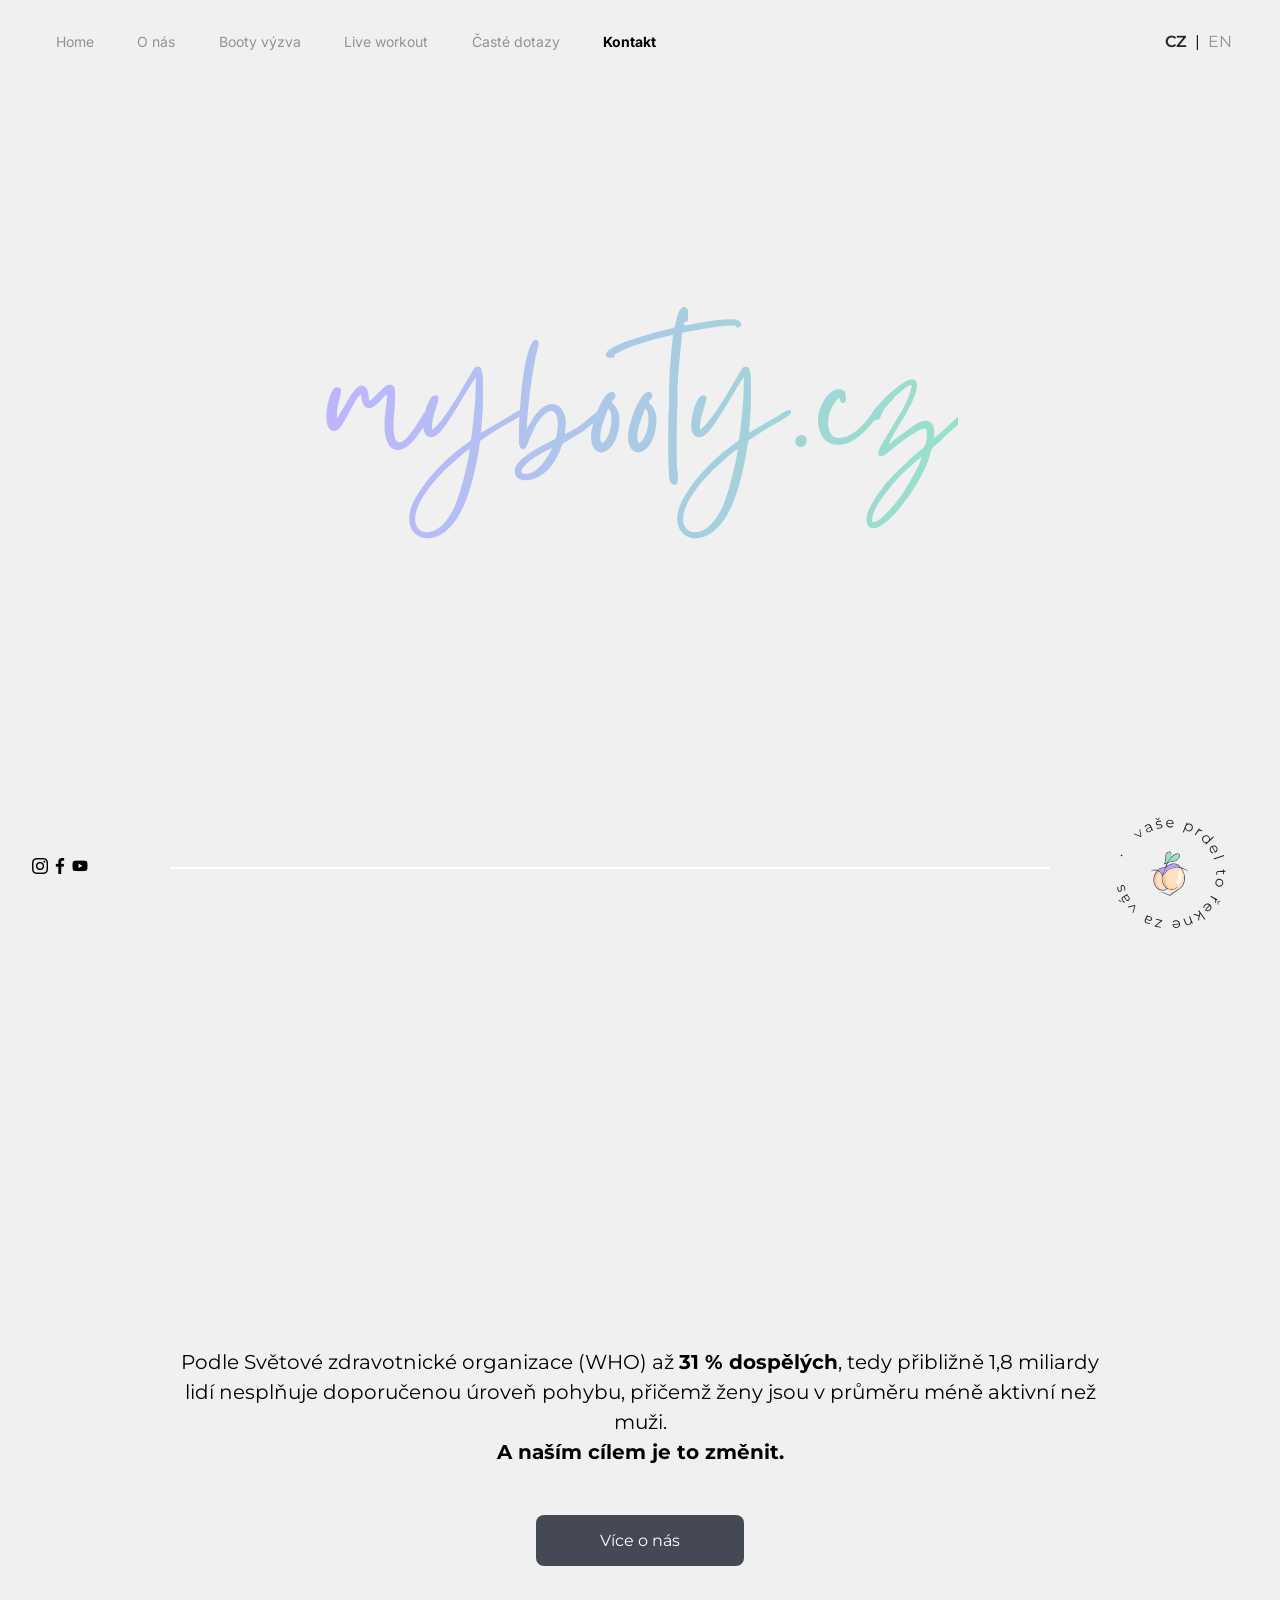
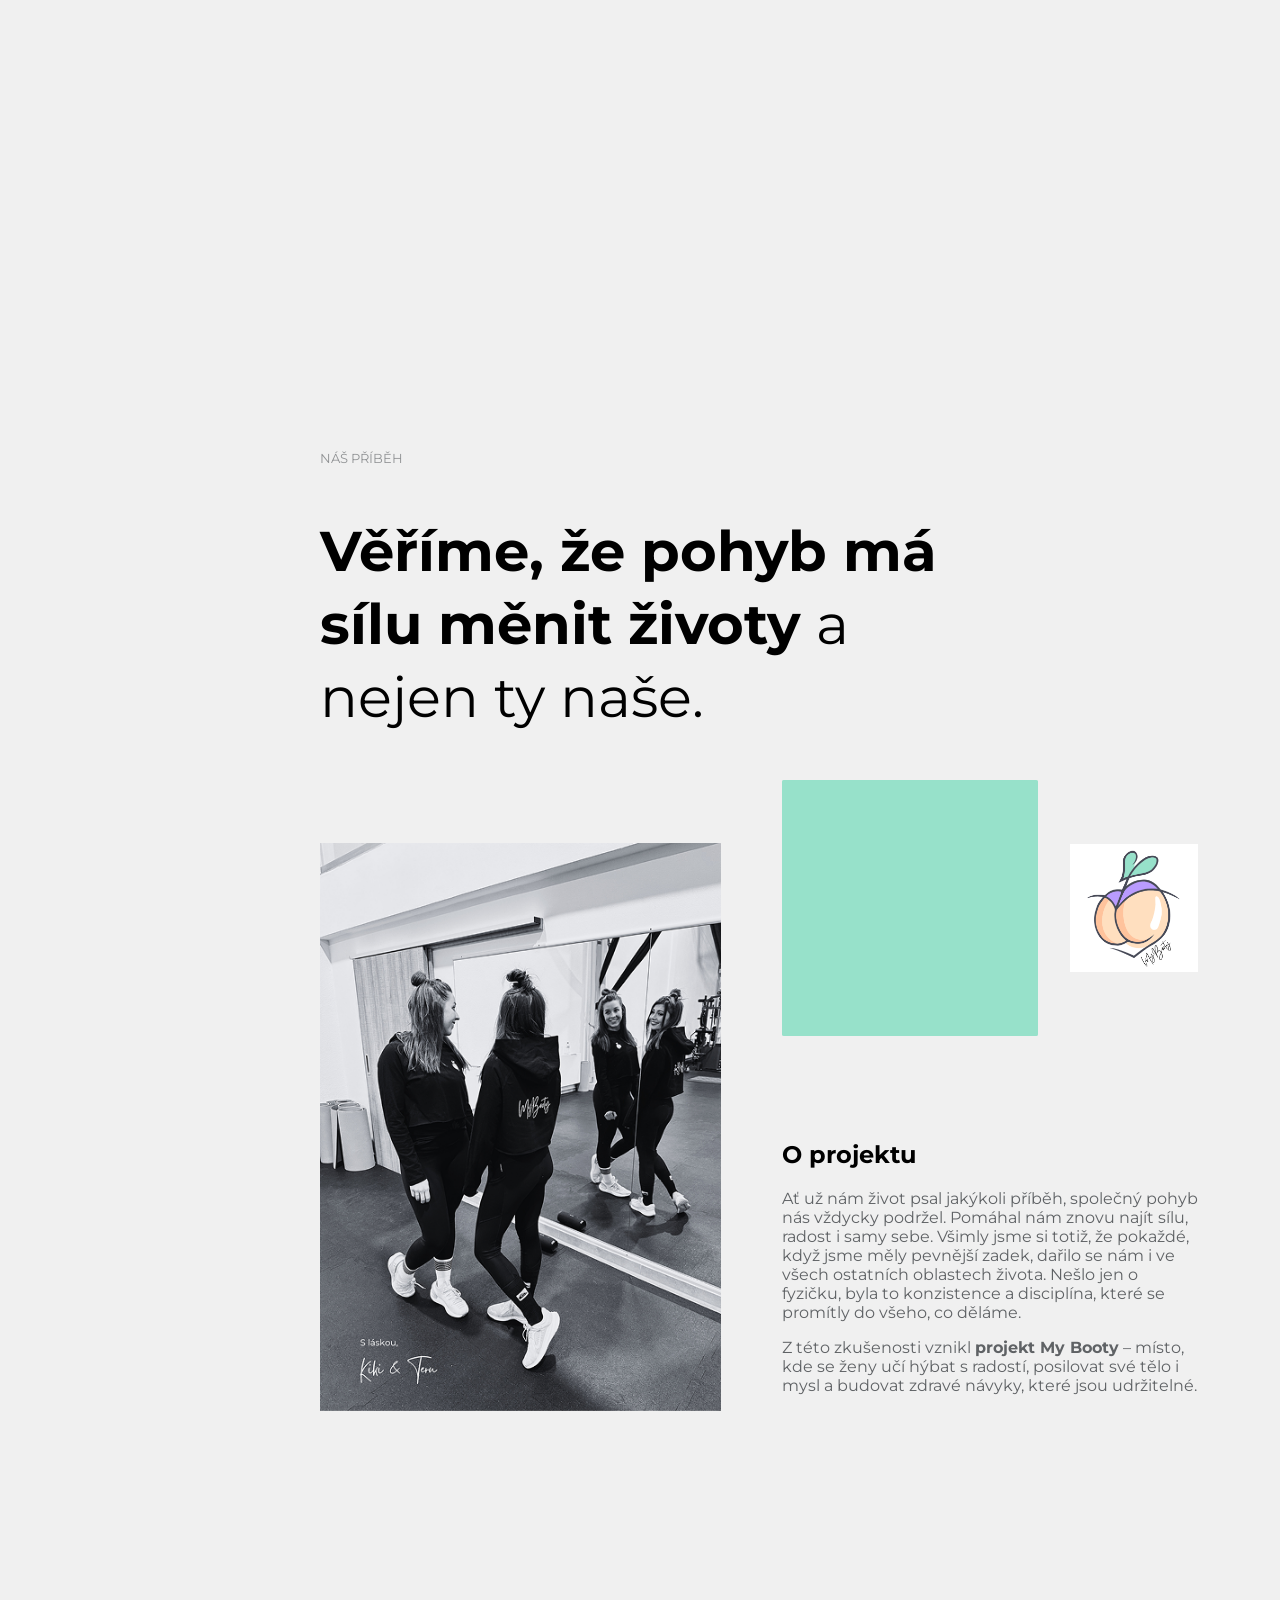
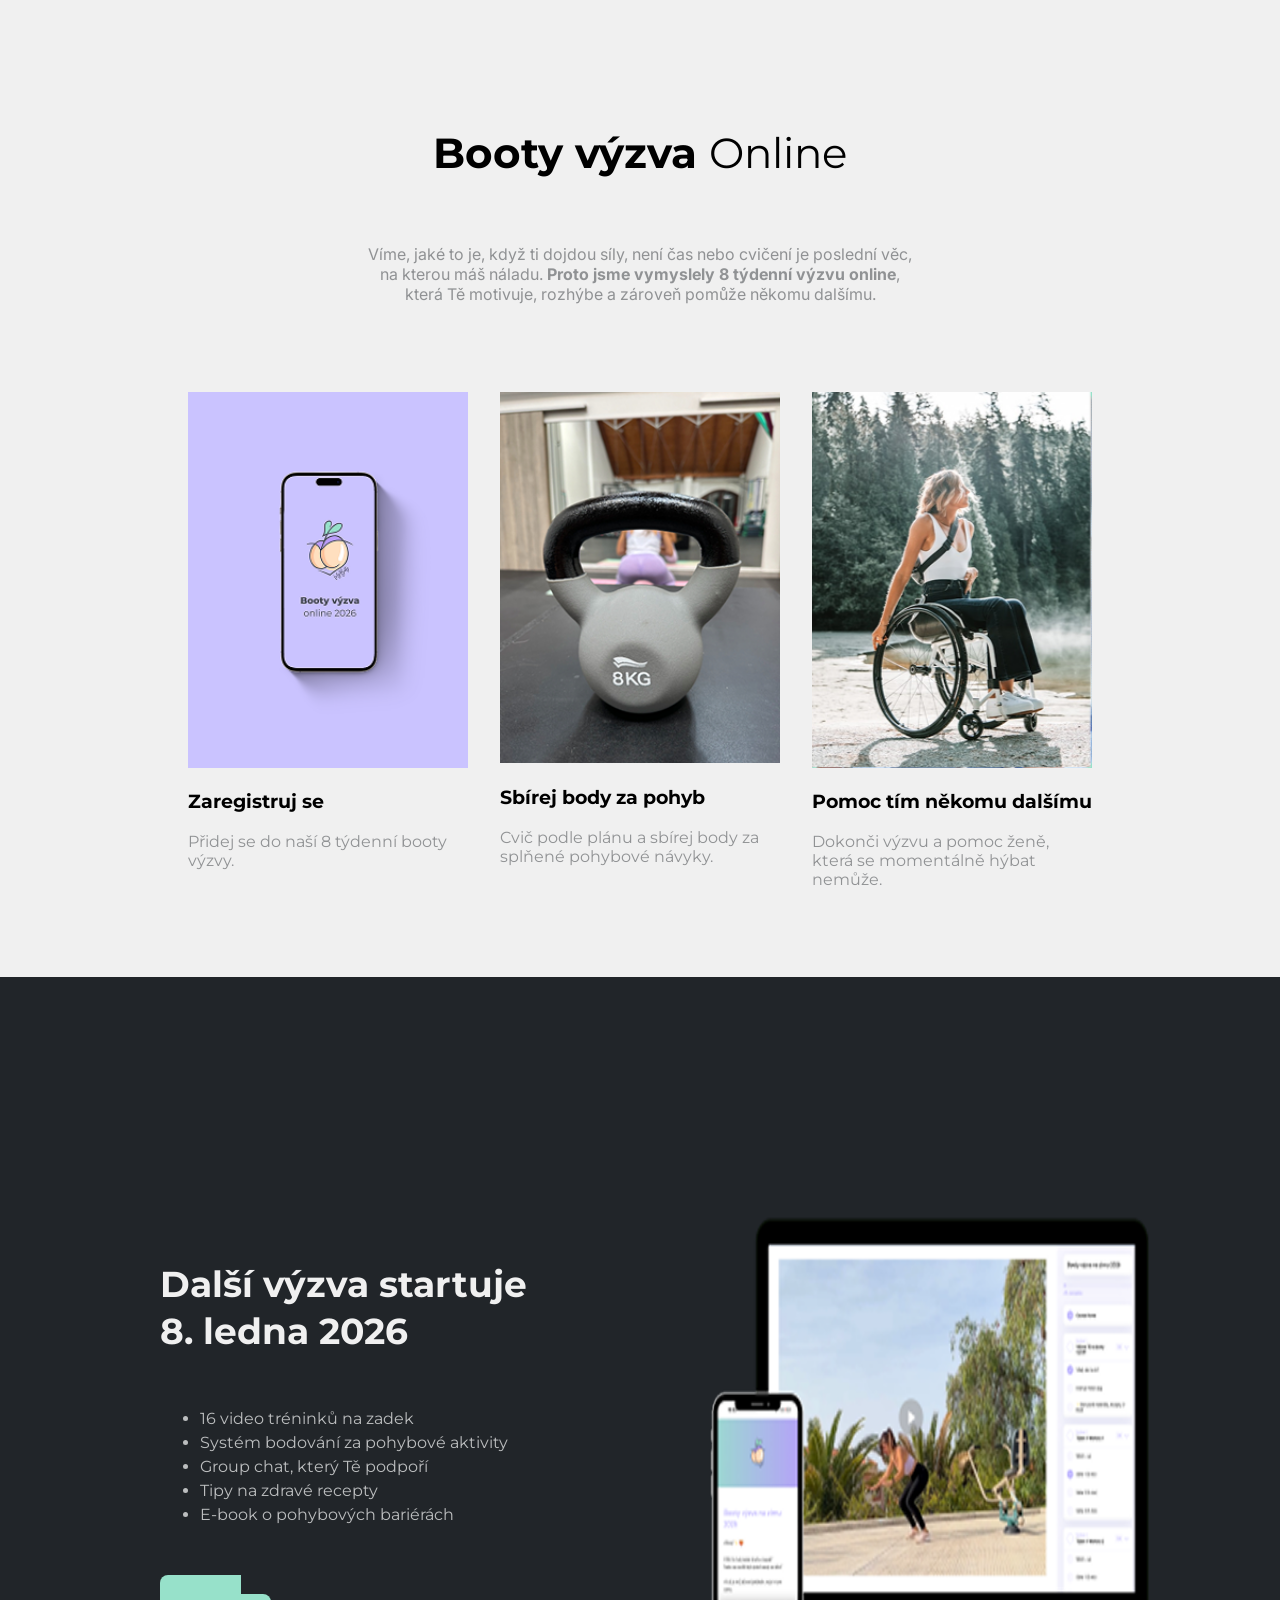
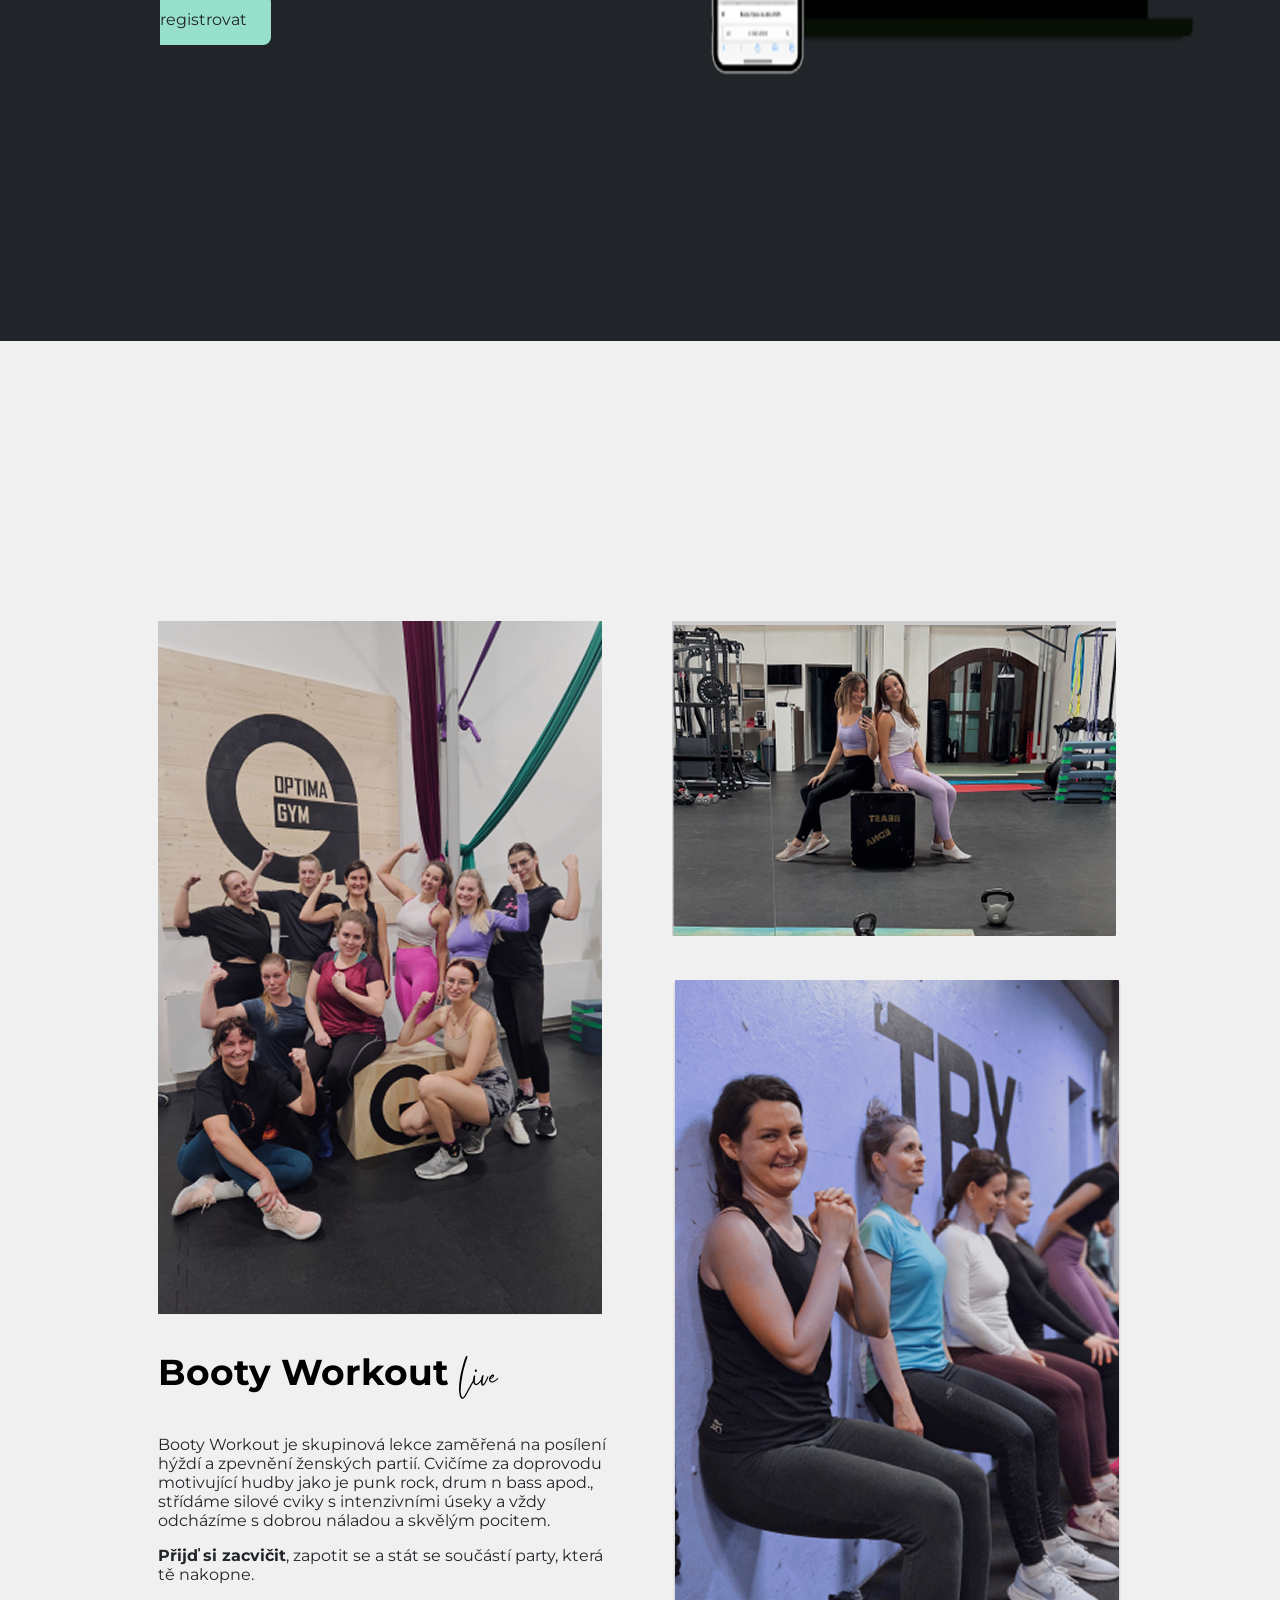
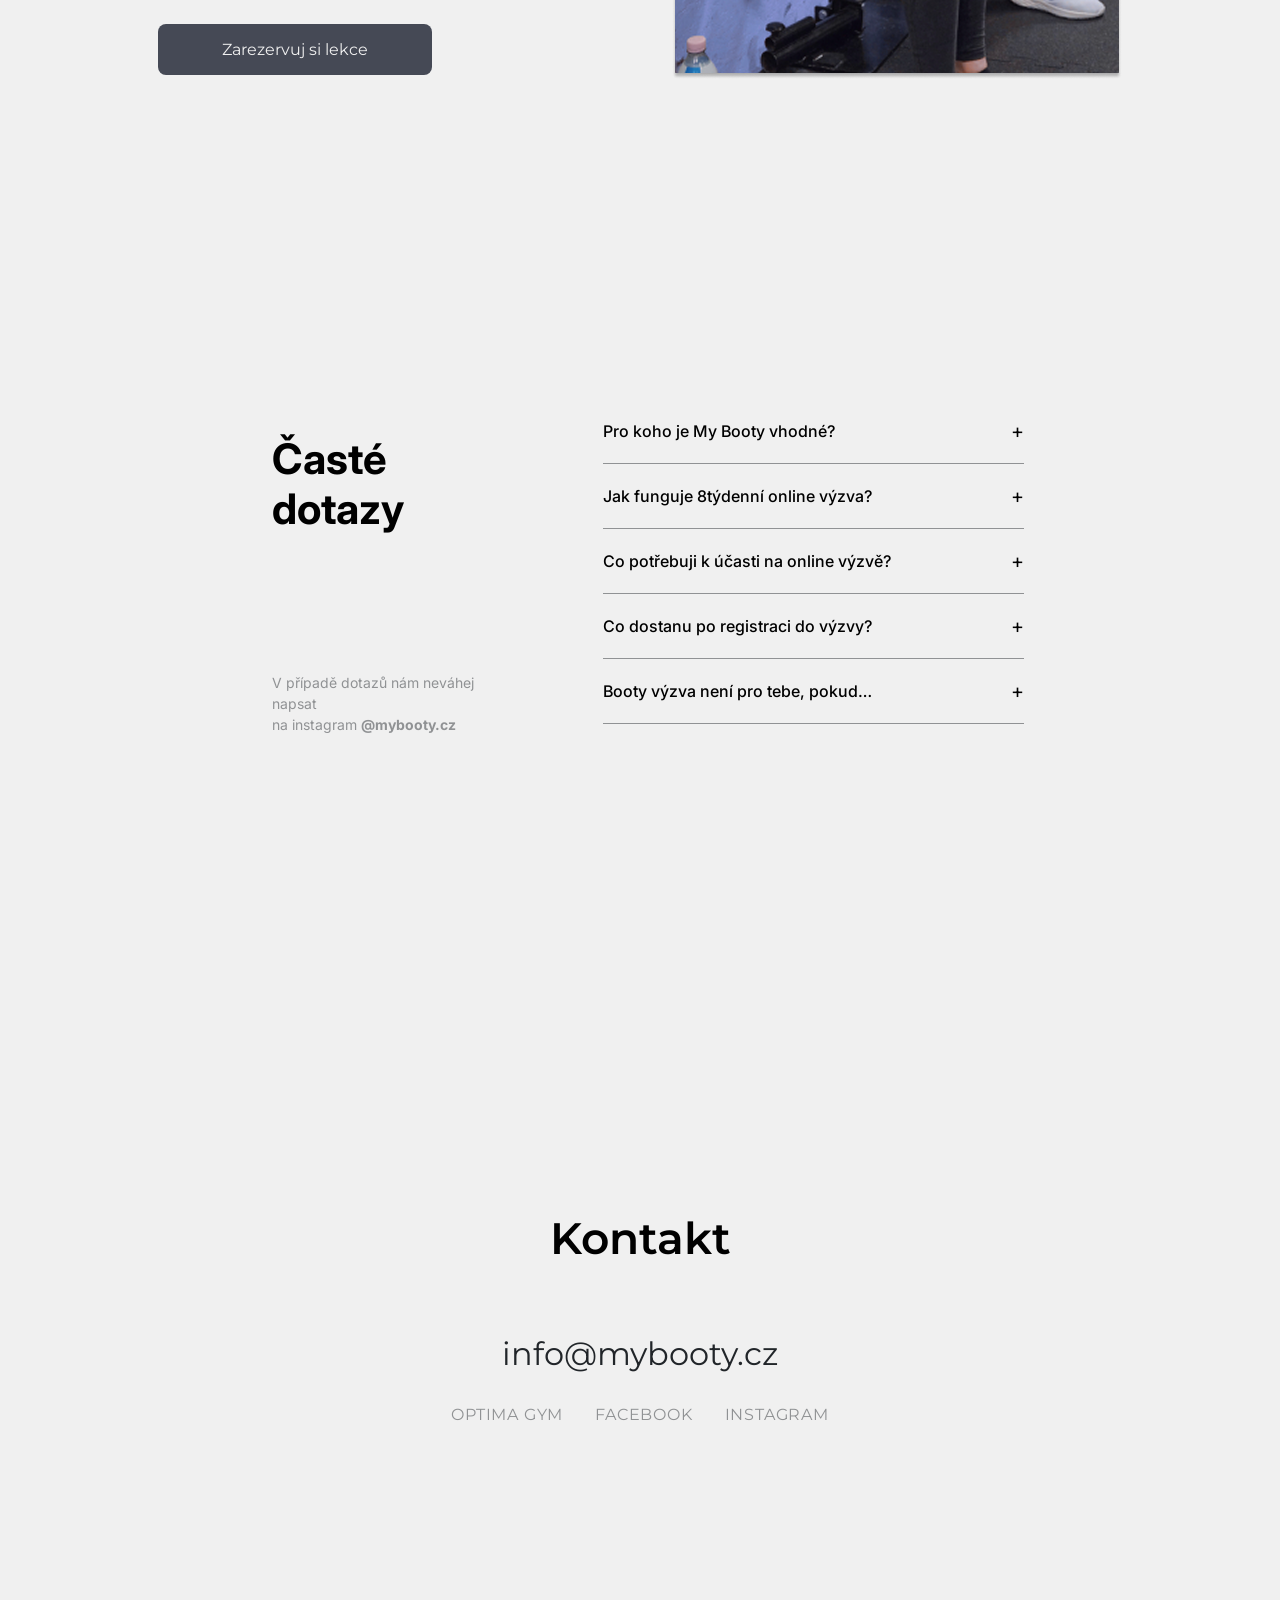
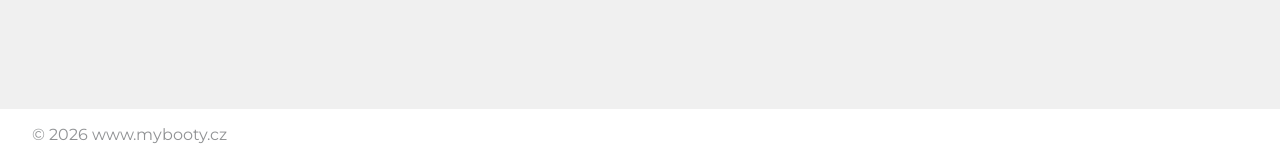
==== commit 59f0ac4a: "pridane nejake upravy" ====
--- a/index.html
+++ b/index.html
@@ -196,7 +196,7 @@
           <img src="img/lv-left.png" alt="" />
         </div>
         <div class="down">
-          <h2><strong>Booty</strong> Workout <span>Live</span></h2>
+          <h2>Booty Workout <span>Live</span></h2>
           <p>
             Booty Workout je skupinová lekce zaměřená na posílení hýždí a
             zpevnění ženských partií. Cvičíme za doprovodu motivující hudby
--- a/style.css
+++ b/style.css
@@ -16,6 +16,7 @@
     --booty-green-500: #7fd6bc; /* hover */
   --booty-green-600: #66c9aa; /* active */
   --font-family: "Montserrat", sans-serif;
+  --Inter: "Inter", sans-serif;
 }
 .navbar-mobile {
   display: none;
@@ -39,6 +40,7 @@
 }
 .swap {
   max-width: 100% !important;
+  margin-top: 100px;
 }
 html,
 body {
@@ -63,7 +65,7 @@
   font-size: 16px;
 }
 nav ul li a{
-  font-family: "Inter", sans-serif;
+  font-family: var(--Inter);
   font-size: 14px;
 
 }
@@ -101,7 +103,7 @@
 .lang-switch {
   display: flex;
   align-items: center;
-  margin-right: 32px;
+  margin-right: 64px;
   gap: 8px;
 }
 .mybooty .logo {
@@ -132,6 +134,7 @@
 .socials {
   margin-left: 32px;
   min-width: 64px;
+  margin-right: 64px;
 }
 .split {
   display: flex;
@@ -151,7 +154,7 @@
 .body-big {
   font-size: 20px;
   line-height: 150%;
-  max-width: 920px;
+  max-width: 950px;
   margin-bottom:48px ;
 }
 .btn-about, .live-workout .btn {
@@ -248,6 +251,7 @@
 .text {
   max-width: 560px;
   color: #5f6265;
+  font-family: var(--Inter);
 }
 .challenge .down {
   display: flex;
@@ -281,7 +285,8 @@
   display: flex;
   flex-direction: column;
   justify-content: center;
-  align-items: center;
+  align-items: flex-start;
+  margin-left: 160px;
 }
 .joinUs .right {
   width: 60%;
@@ -358,6 +363,7 @@
 }
 .live-workout h2 span {
   font-family: "Gistesy", sans-serif;
+  font-weight: normal;
 }
 .live-workout p {
   color: var(--text-1000);
@@ -382,7 +388,7 @@
   margin: 0 20vw 0;
   padding-left: 16px;
   min-height: 350px;
-  font-family: "Inter", sans-serif;
+  font-family: var(--Inter);
 }
 
 .faq-left h2 {
@@ -423,10 +429,16 @@
 }
 
 .faq-right .plus {
-  font-size: 32px;
+  font-size: 20px;
   transition: transform 0.2s ease;
-}
-
+  font-weight: normal;
+}
+.faq-right .plus:hover{
+  font-weight: 600;
+}
+.faq-right .plus:active{
+  font-weight: 800;
+}
 .faq-right details[open] .plus {
   transform: rotate(45deg);
 }
@@ -434,7 +446,8 @@
 .faq-right p {
   margin-top: 16px;
   max-width: 600px;
-  color: var(--text-700);
+  color: #5F6265;
+  font-family: var(--Inter);
   font-size: 14px;
   line-height: 160%;
 }
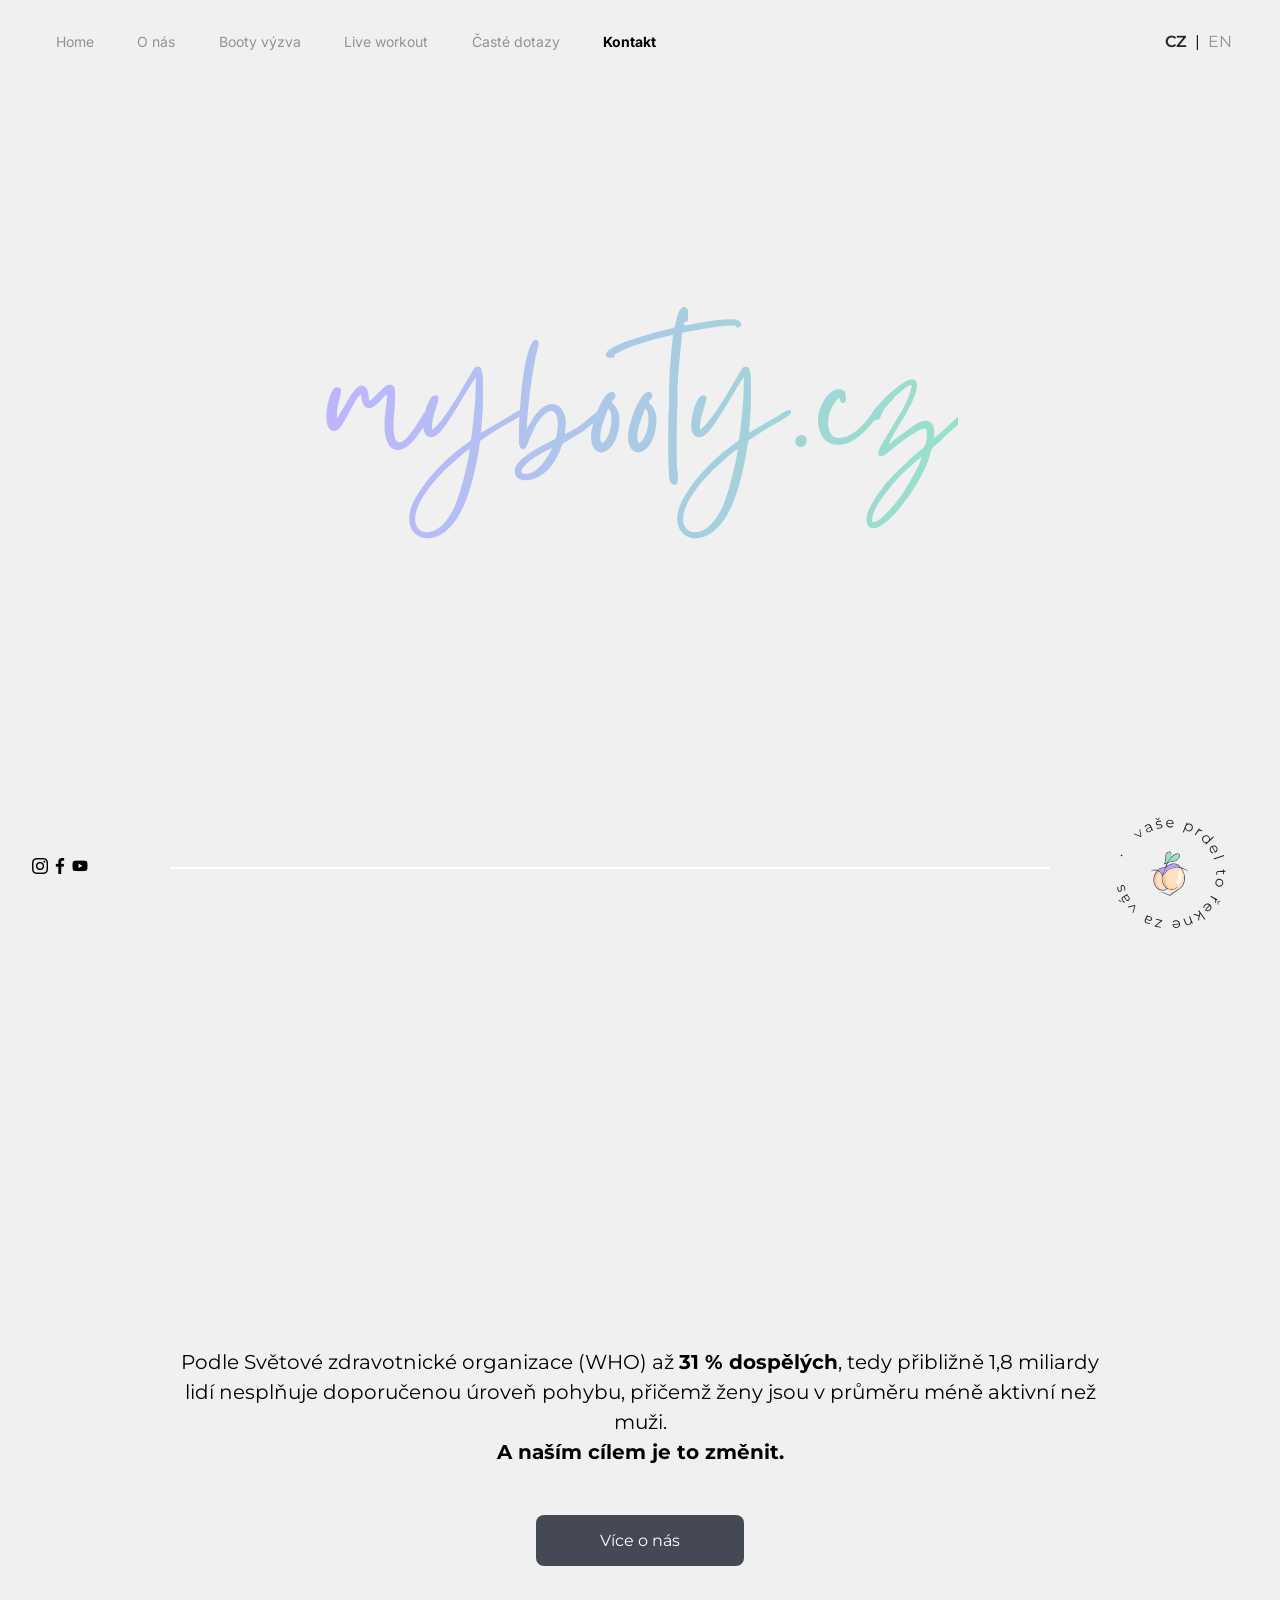
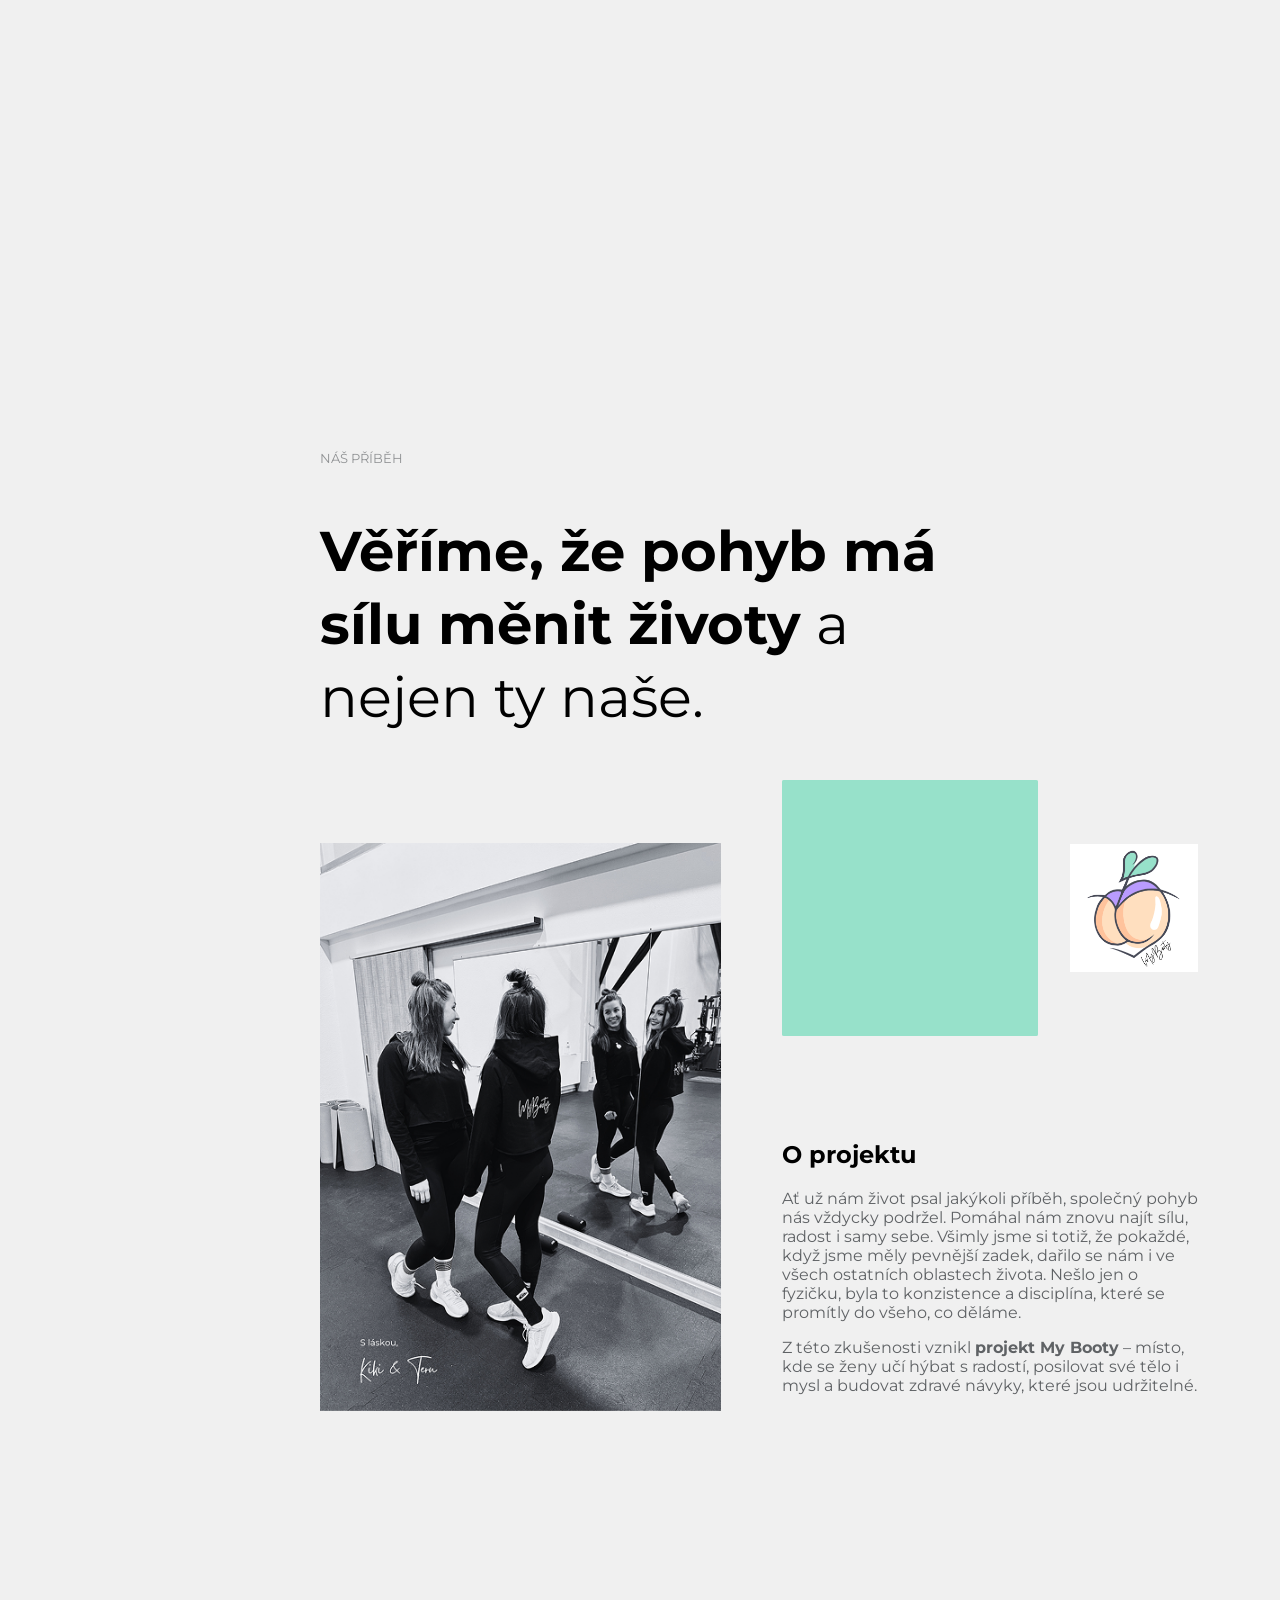
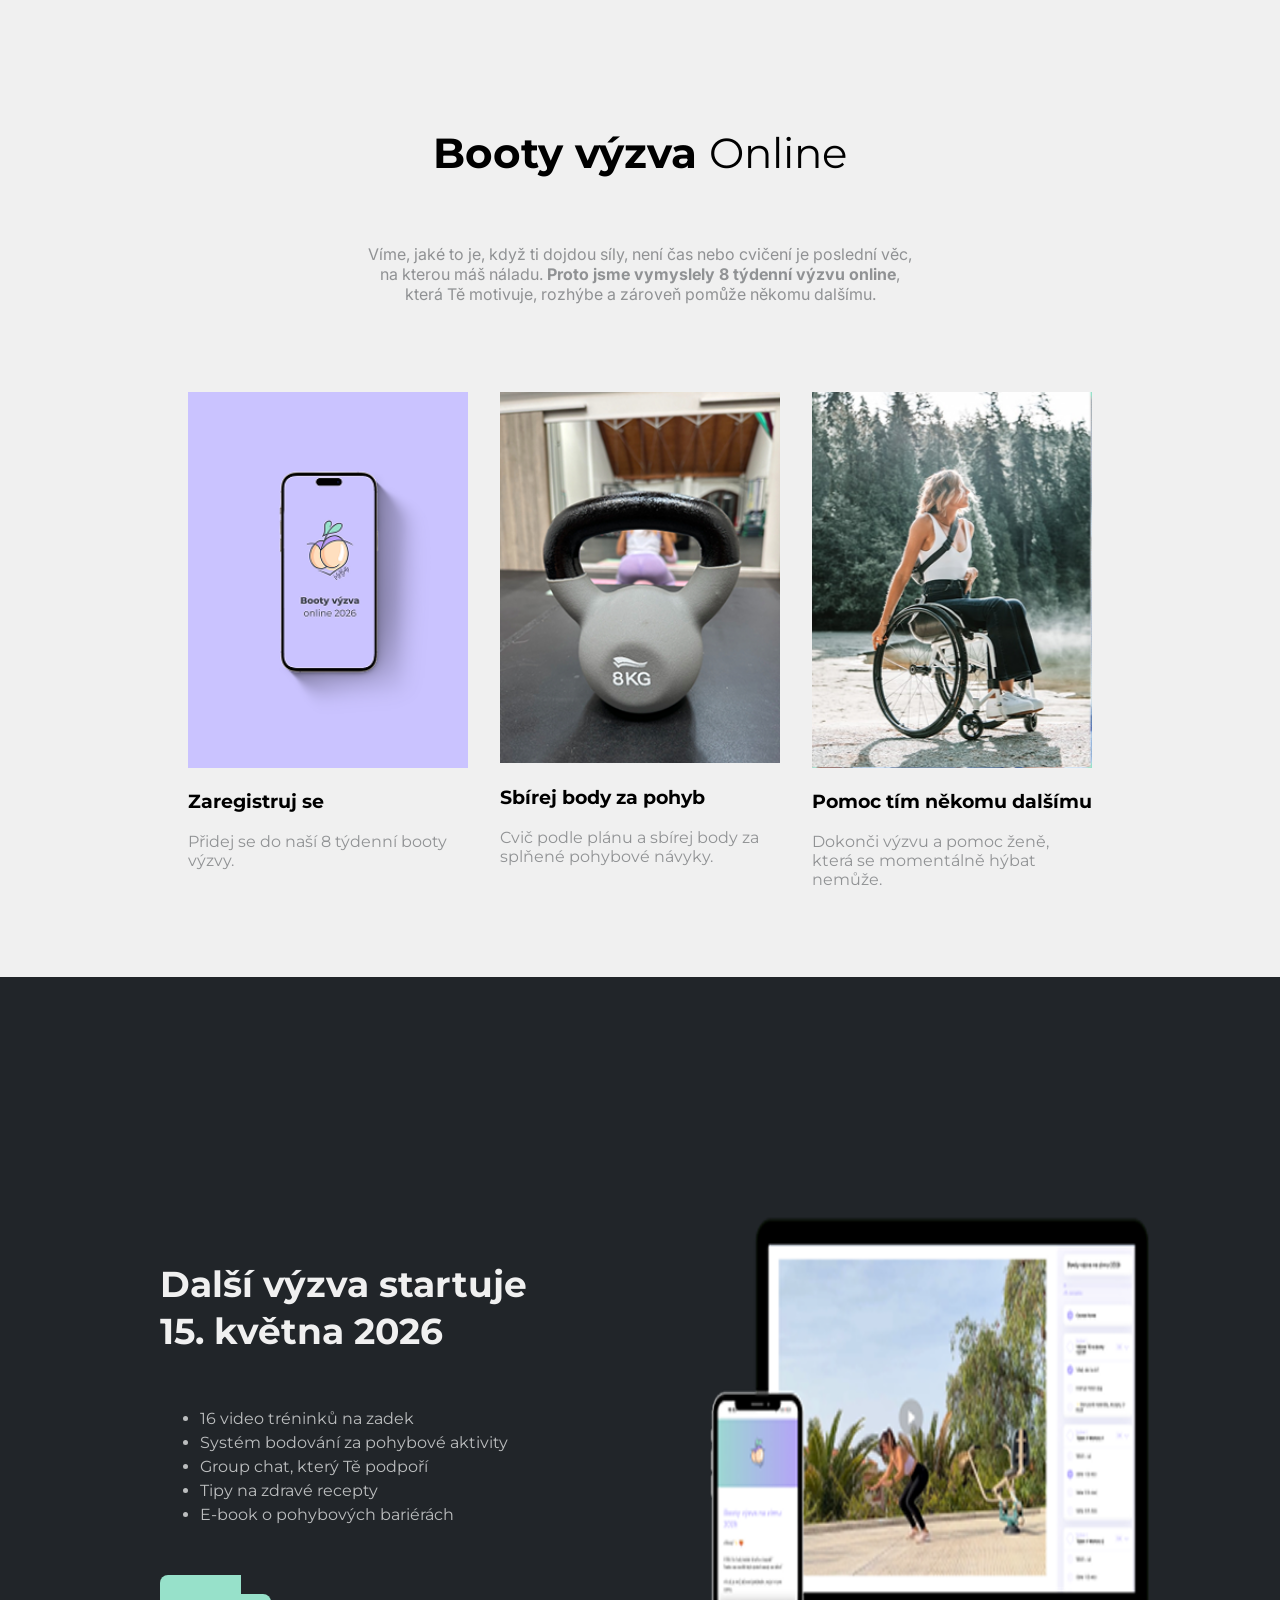
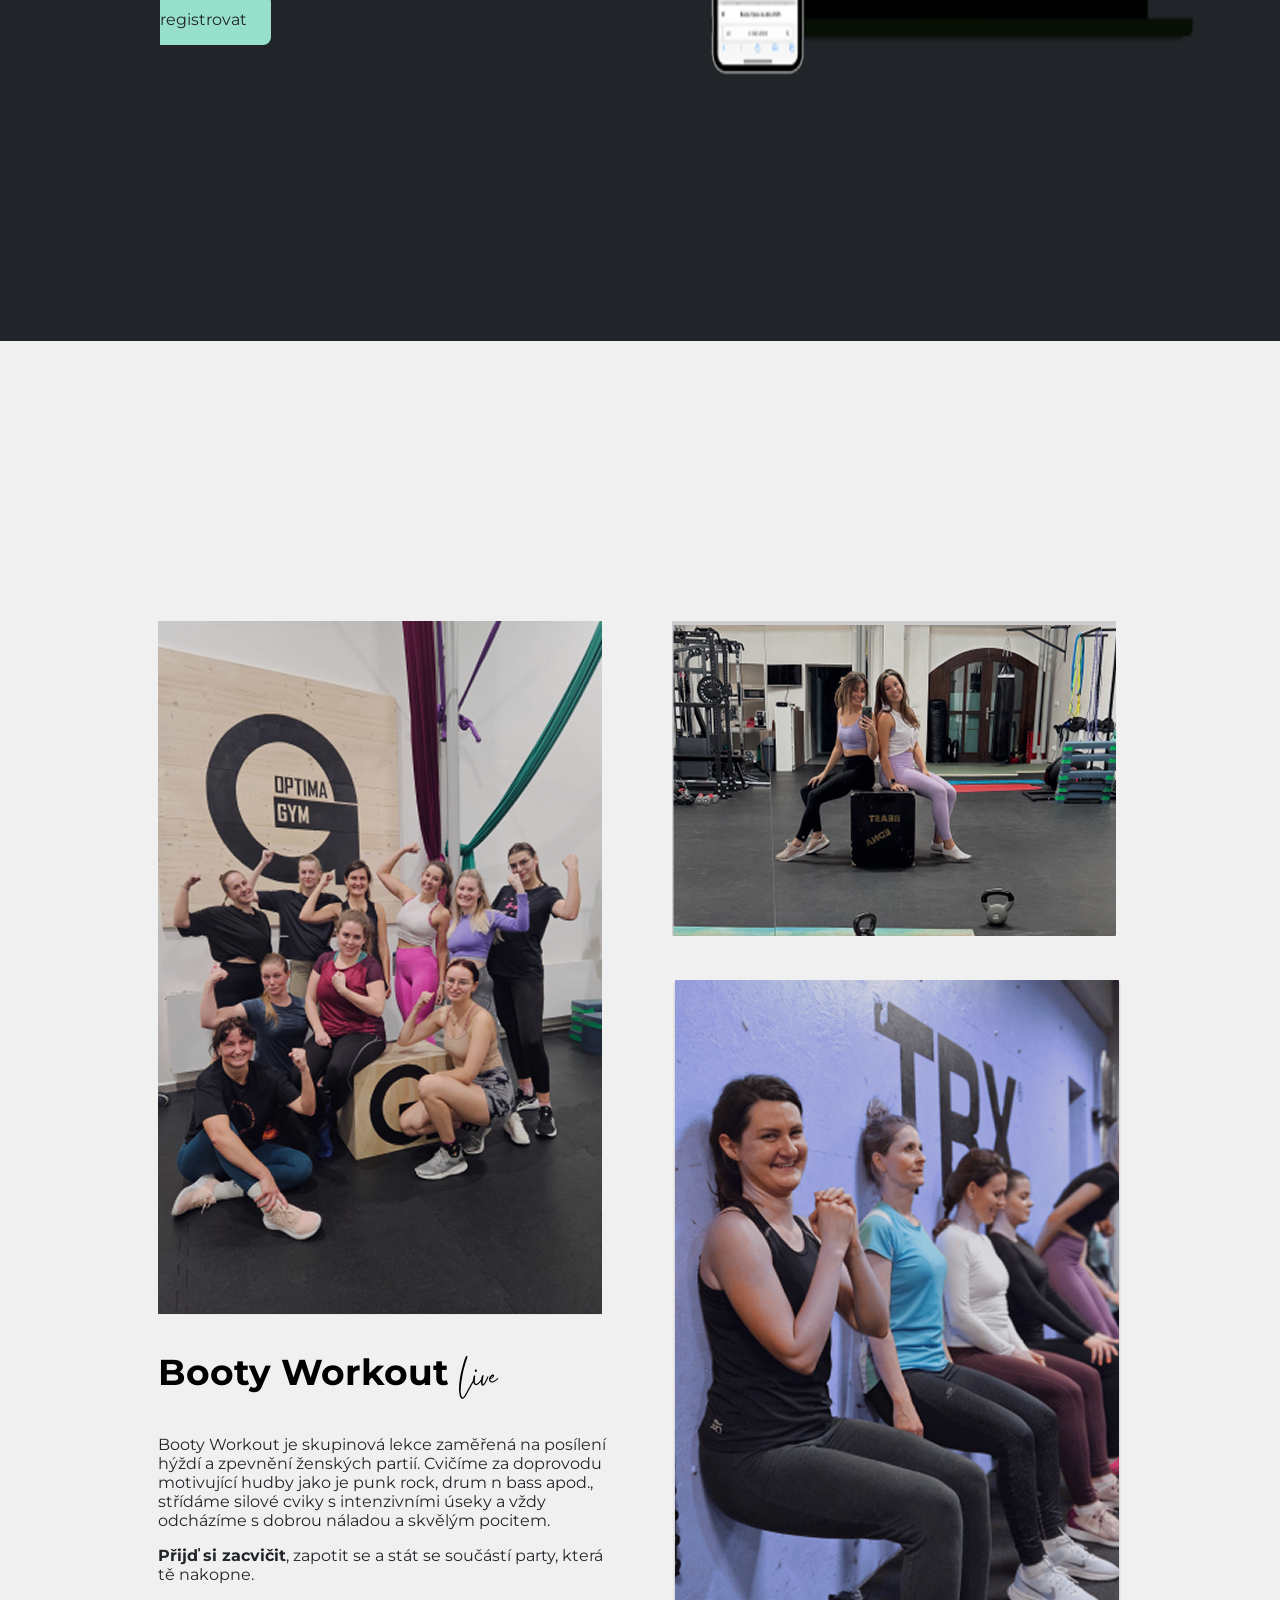
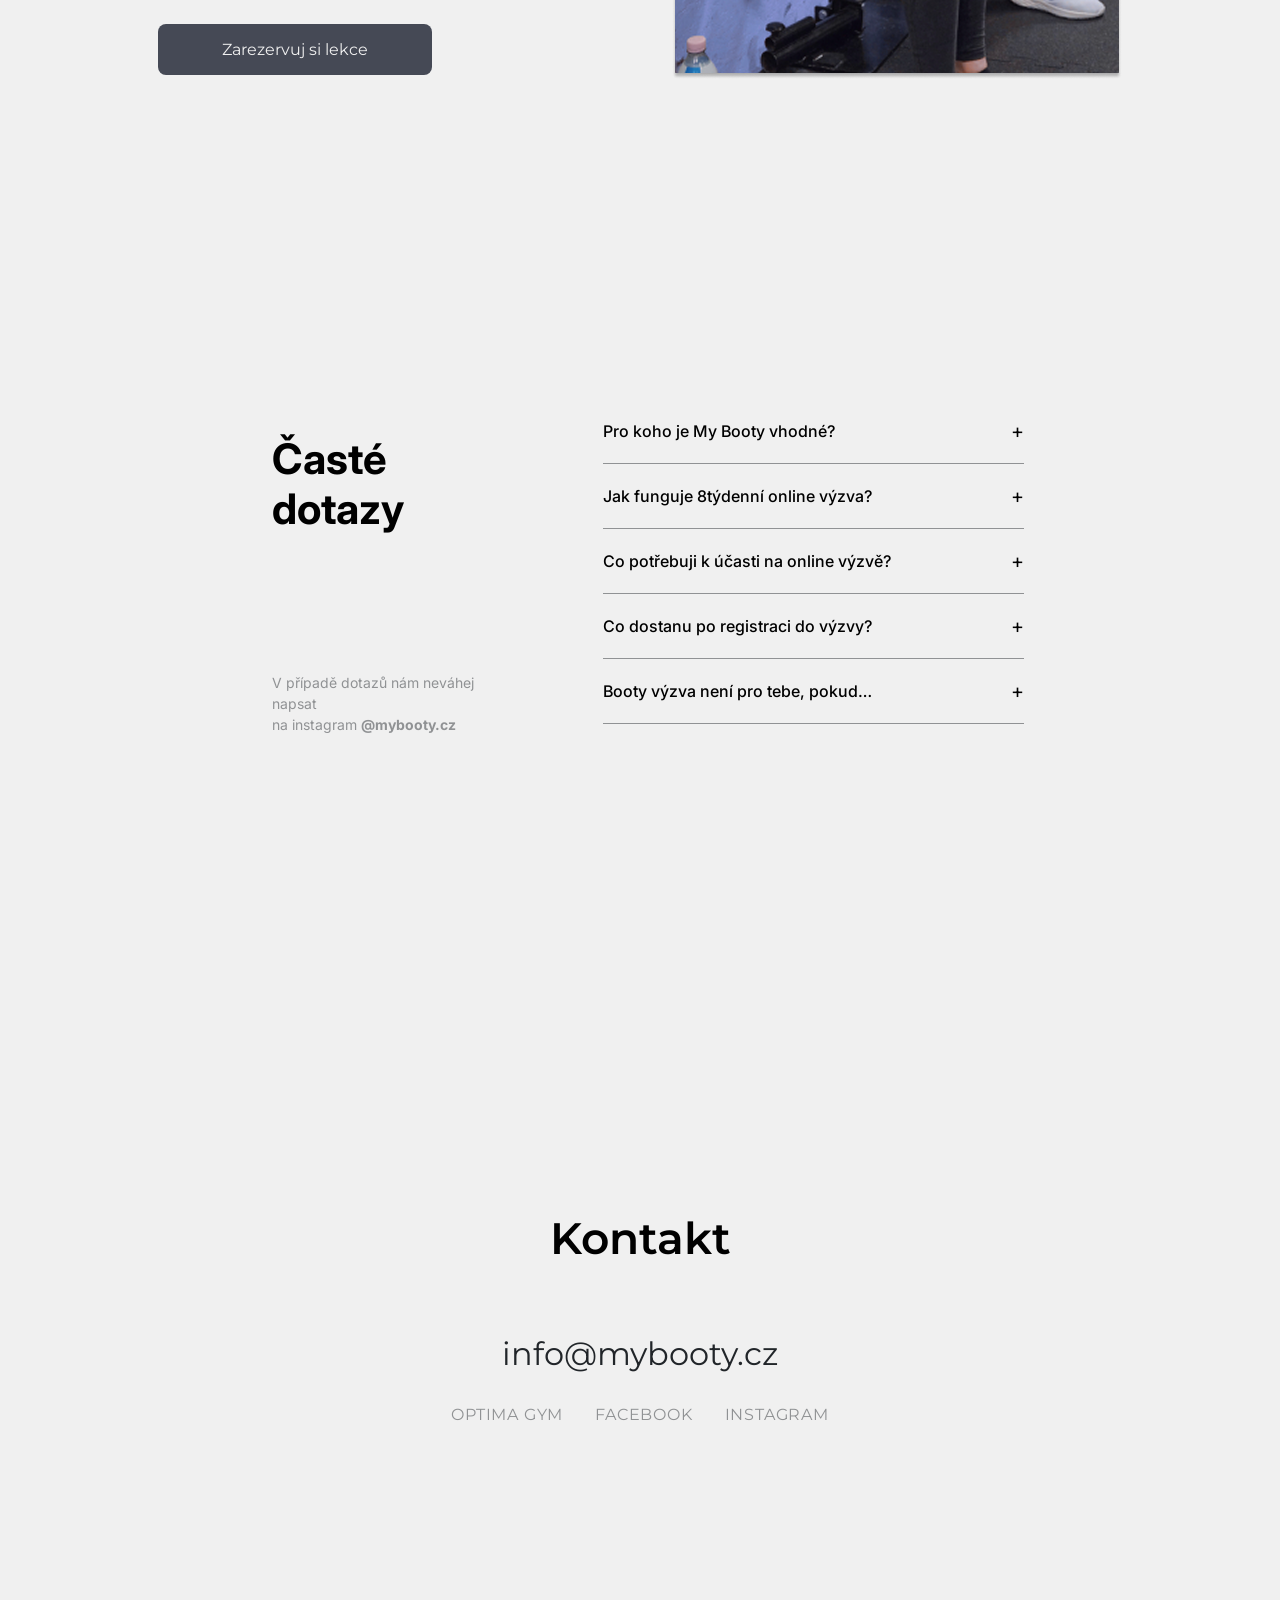
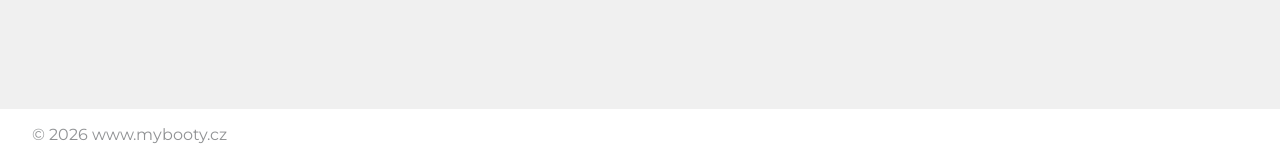
==== commit 9e4e3fd0: "změna odkazu a challange na leto 2026" ====
--- a/index.html
+++ b/index.html
@@ -169,7 +169,7 @@
       <!-- JoinUs part -->
       <div class="joinUs">
         <div class="left">
-          <h3>Další výzva startuje 8. ledna 2026</h3>
+          <h3>Další výzva startuje 15. května 2026</h3>
           <div class="carousel">
             <img src="img/Carousel.png" alt="" />
           </div>
@@ -181,7 +181,7 @@
             <li>E-book o pohybových bariérách</li>
           </ul>
           <div class="rezervace">
-            <a href="https://stan.store/mybooty_cz/p/booty-vzva-2026" class="btn-rezervace">Chci se registrovat</a>
+            <a href="https://stan.store/mybooty_cz/p/online-booty-vzva-na-lto-2026" class="btn-rezervace">Chci se registrovat</a>
           </div>
         </div>
         <div class="right">
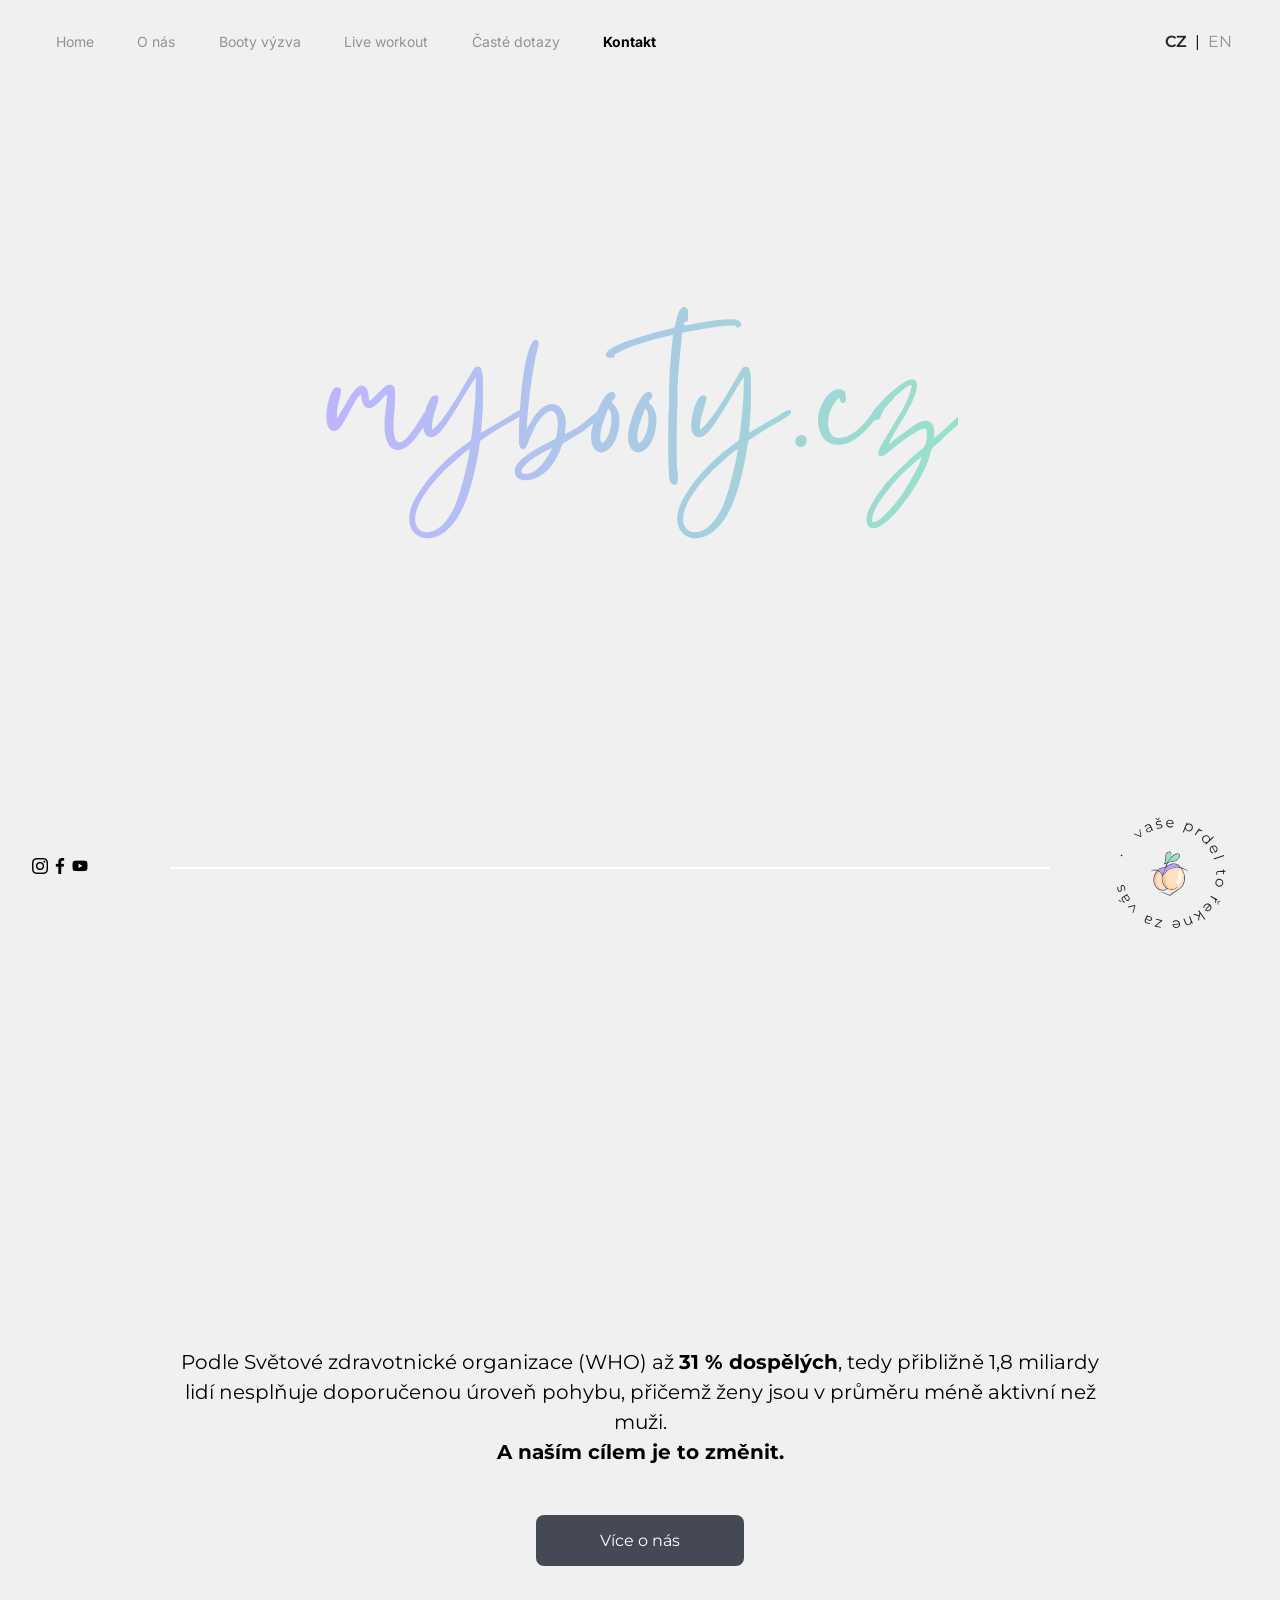
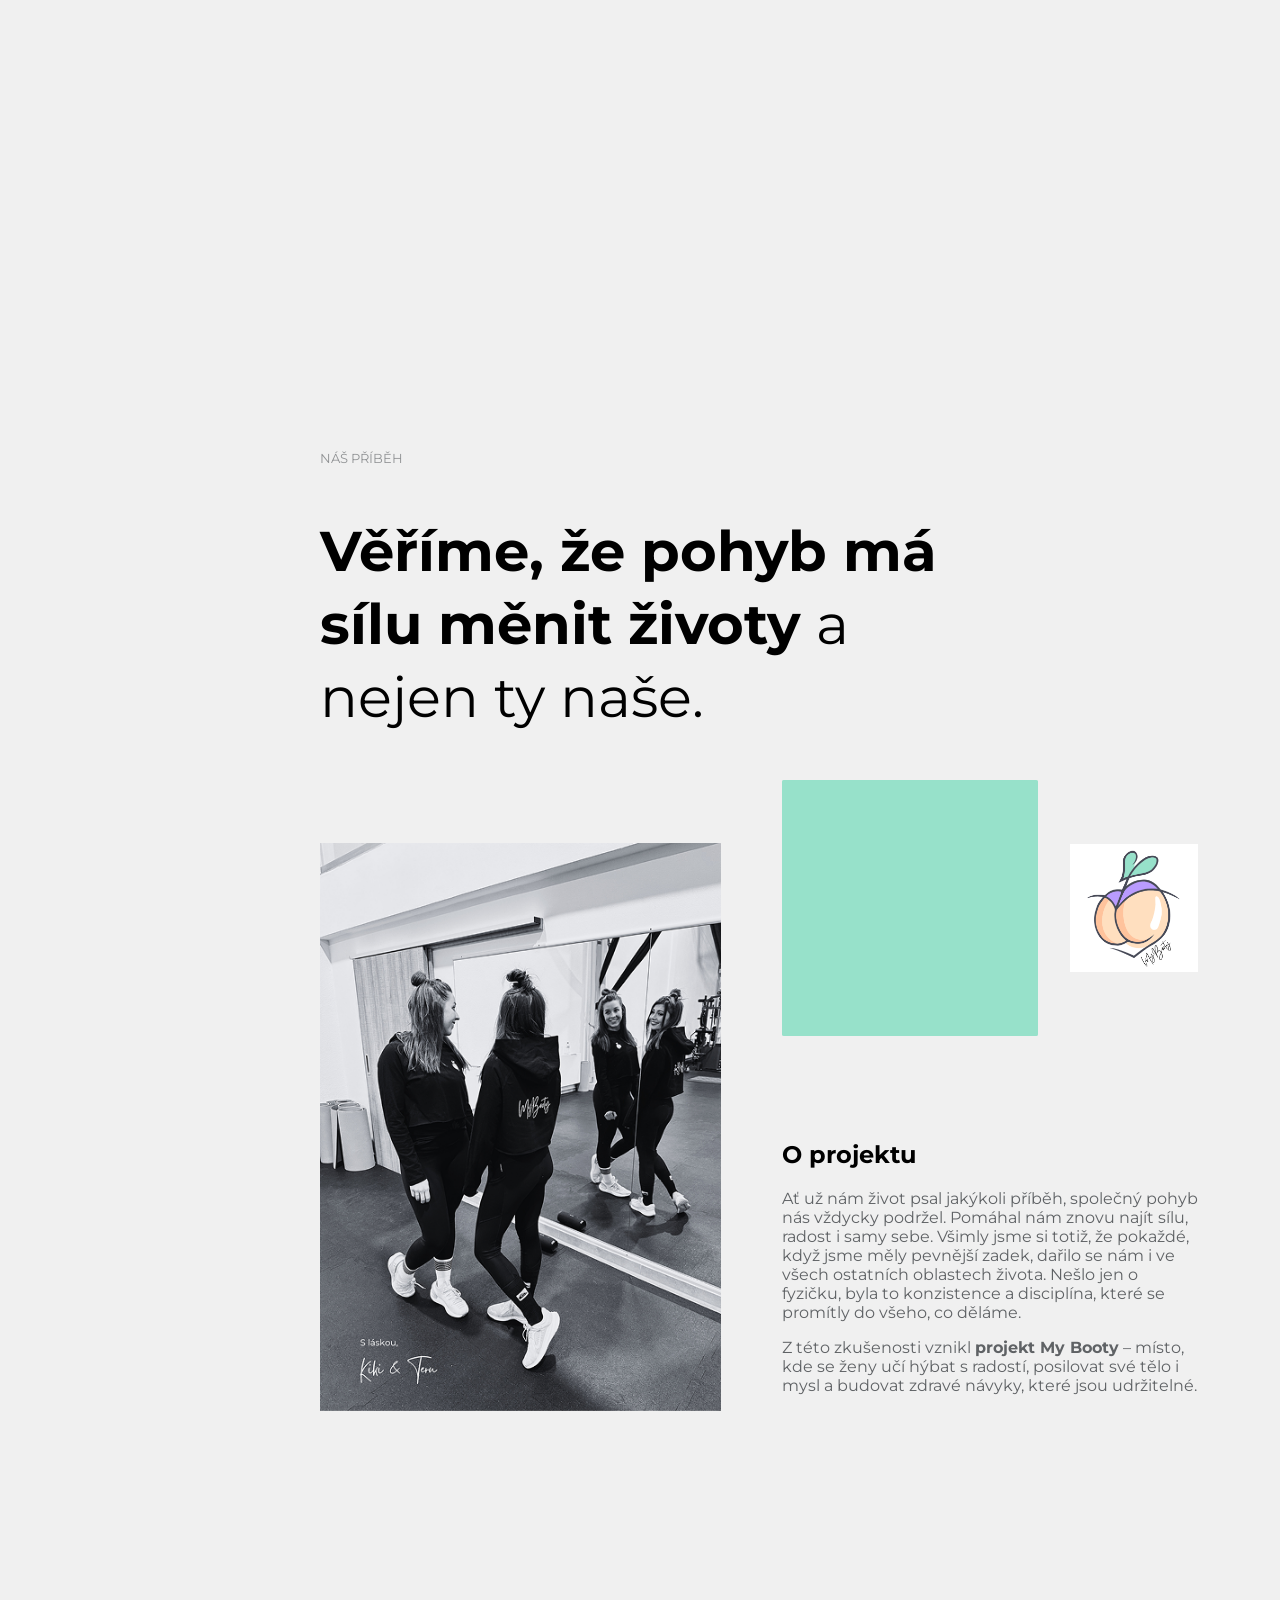
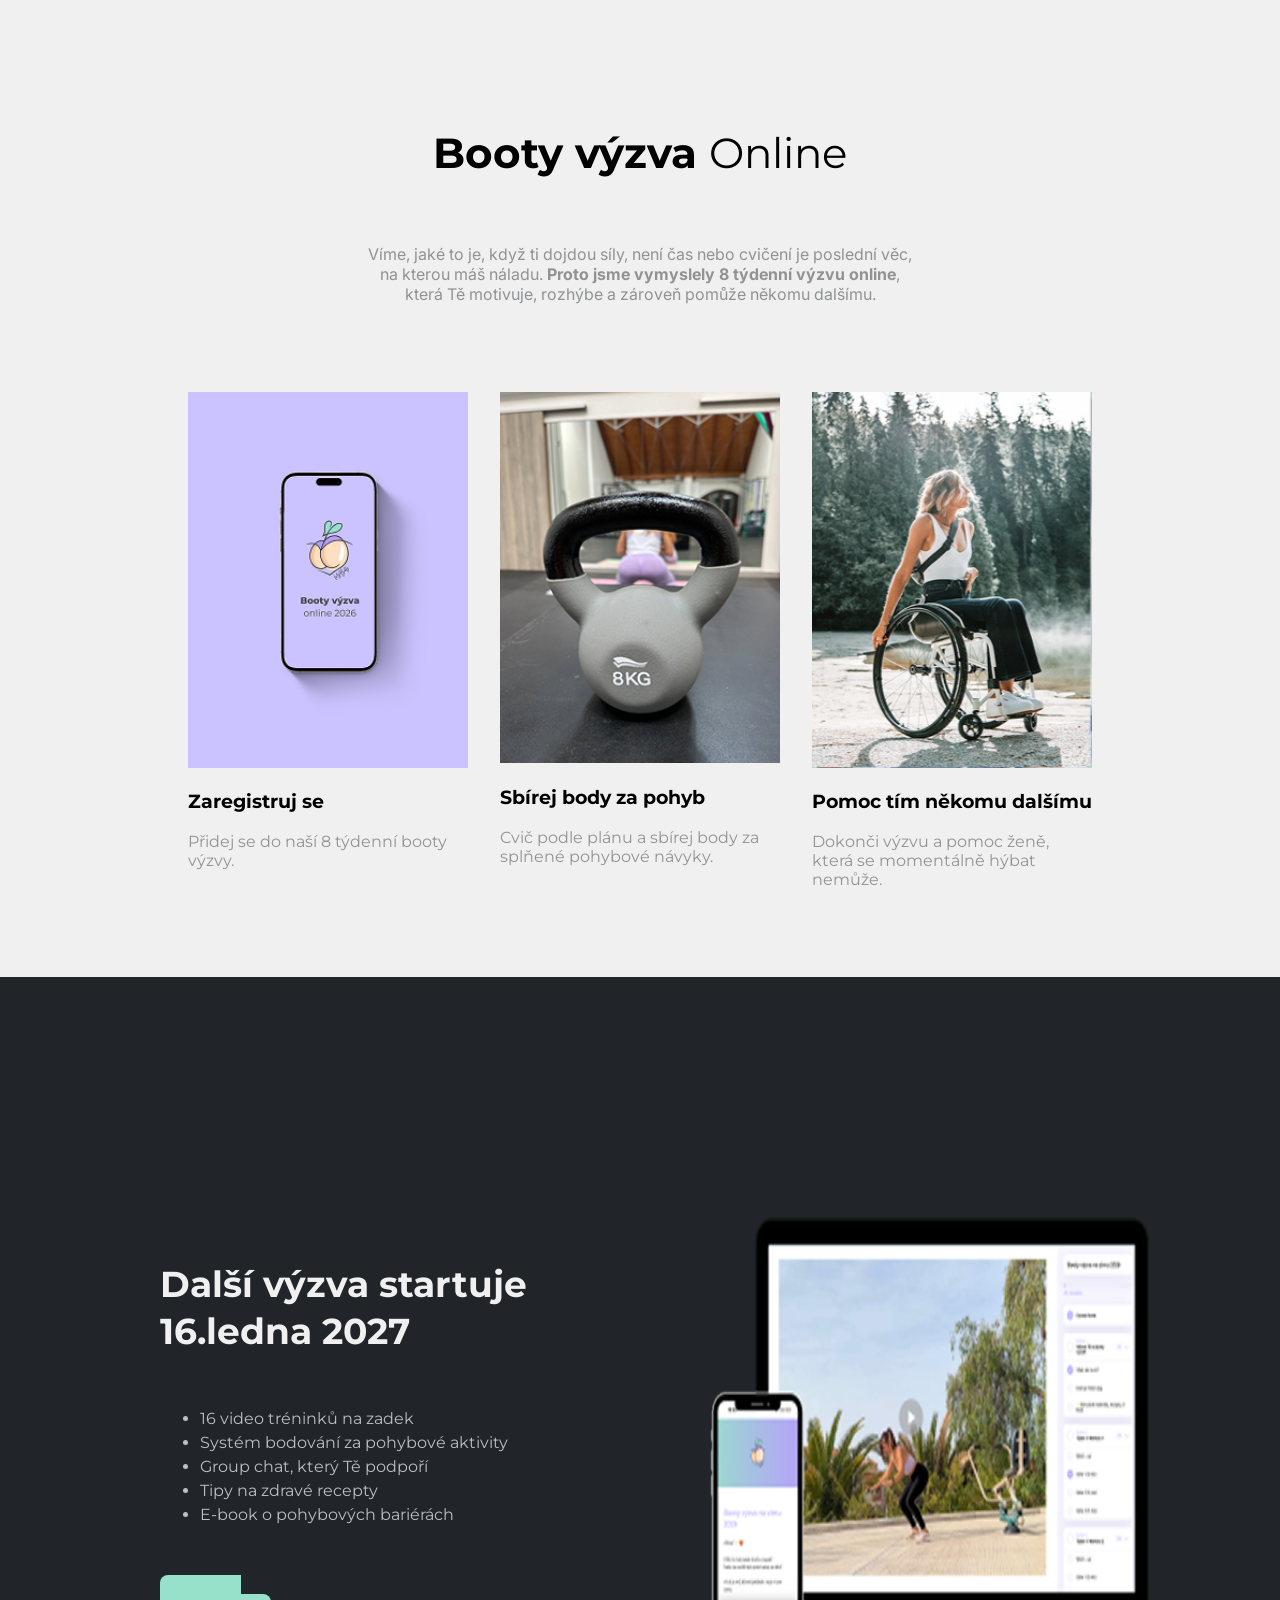
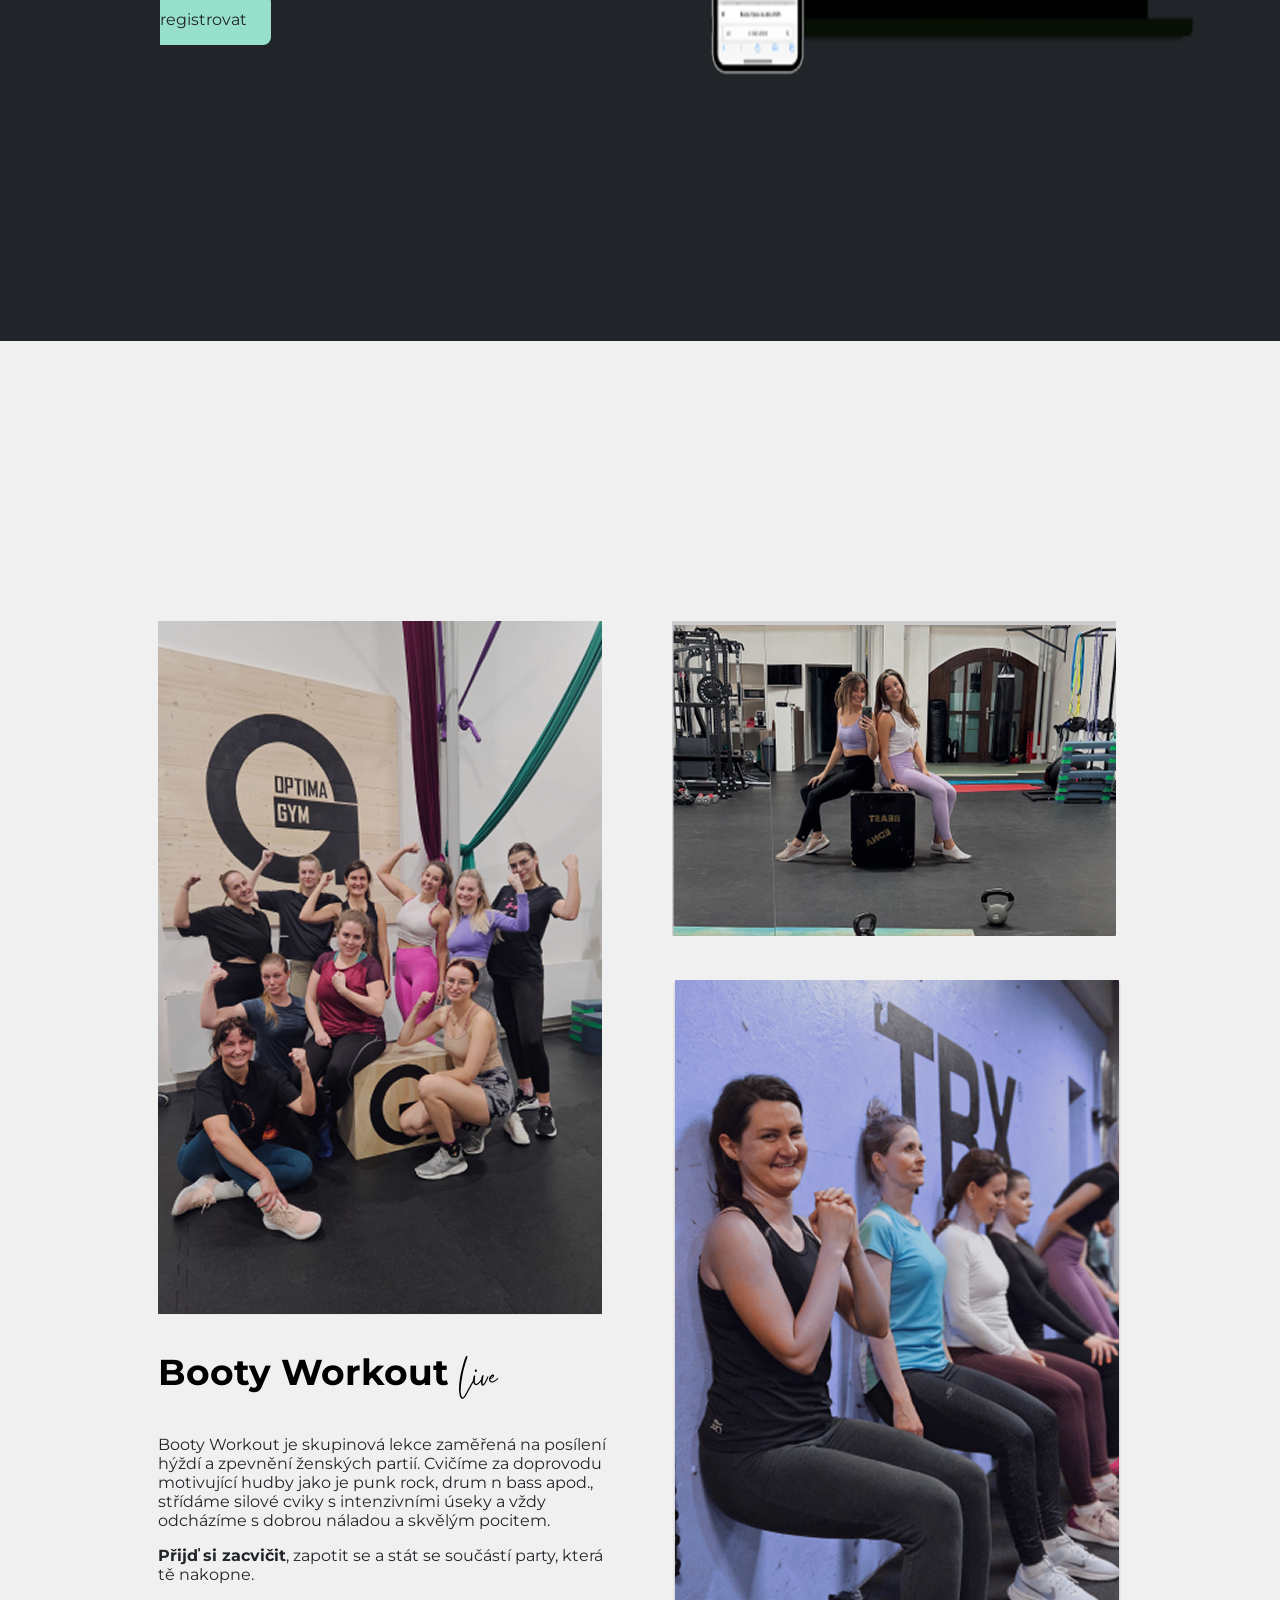
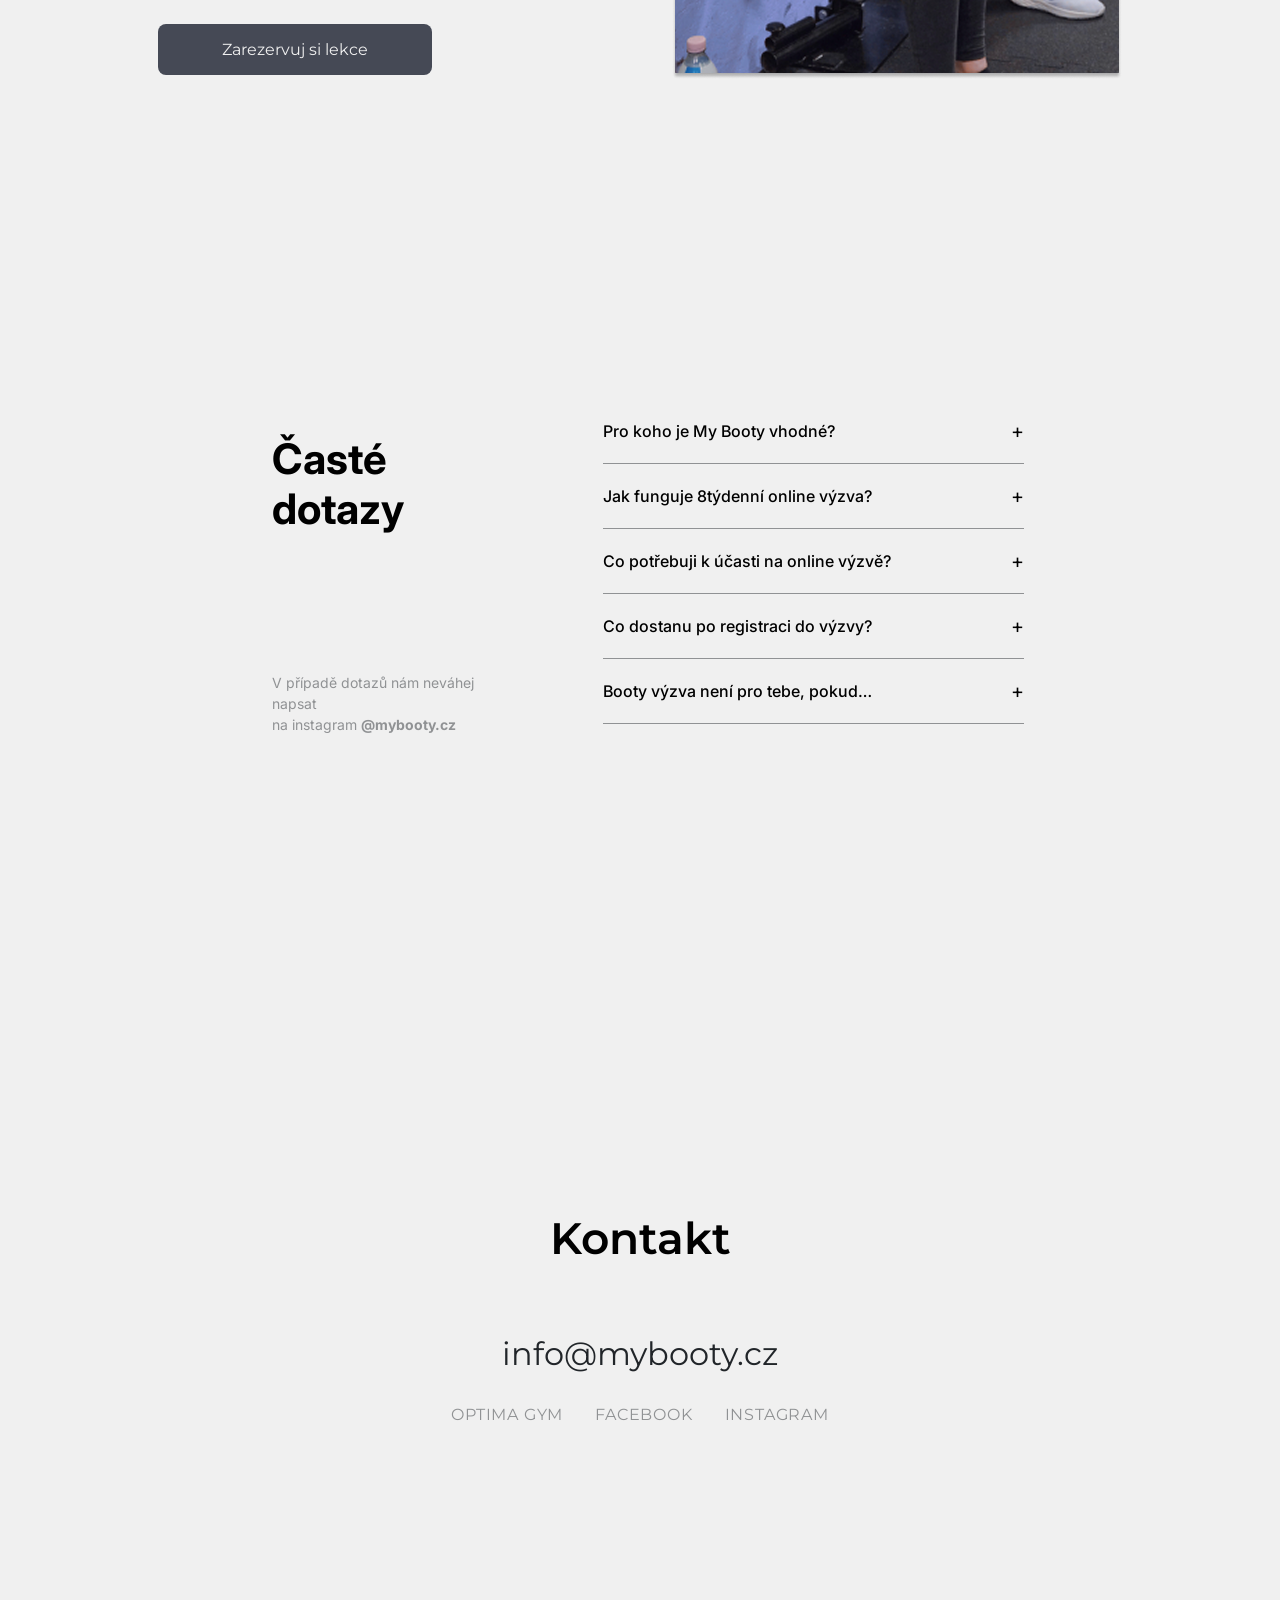
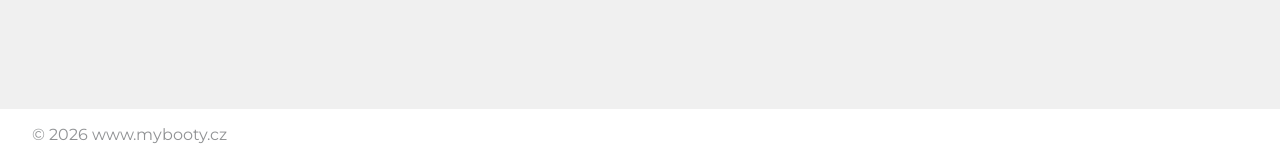
==== commit b65004e2: "Update index.html" ====
--- a/index.html
+++ b/index.html
@@ -169,7 +169,7 @@
       <!-- JoinUs part -->
       <div class="joinUs">
         <div class="left">
-          <h3>Další výzva startuje 15. května 2026</h3>
+          <h3>Další výzva startuje 16.ledna 2027</h3>
           <div class="carousel">
             <img src="img/Carousel.png" alt="" />
           </div>
@@ -389,4 +389,4 @@
   </script>
 </body>
 
-</html>+</html>
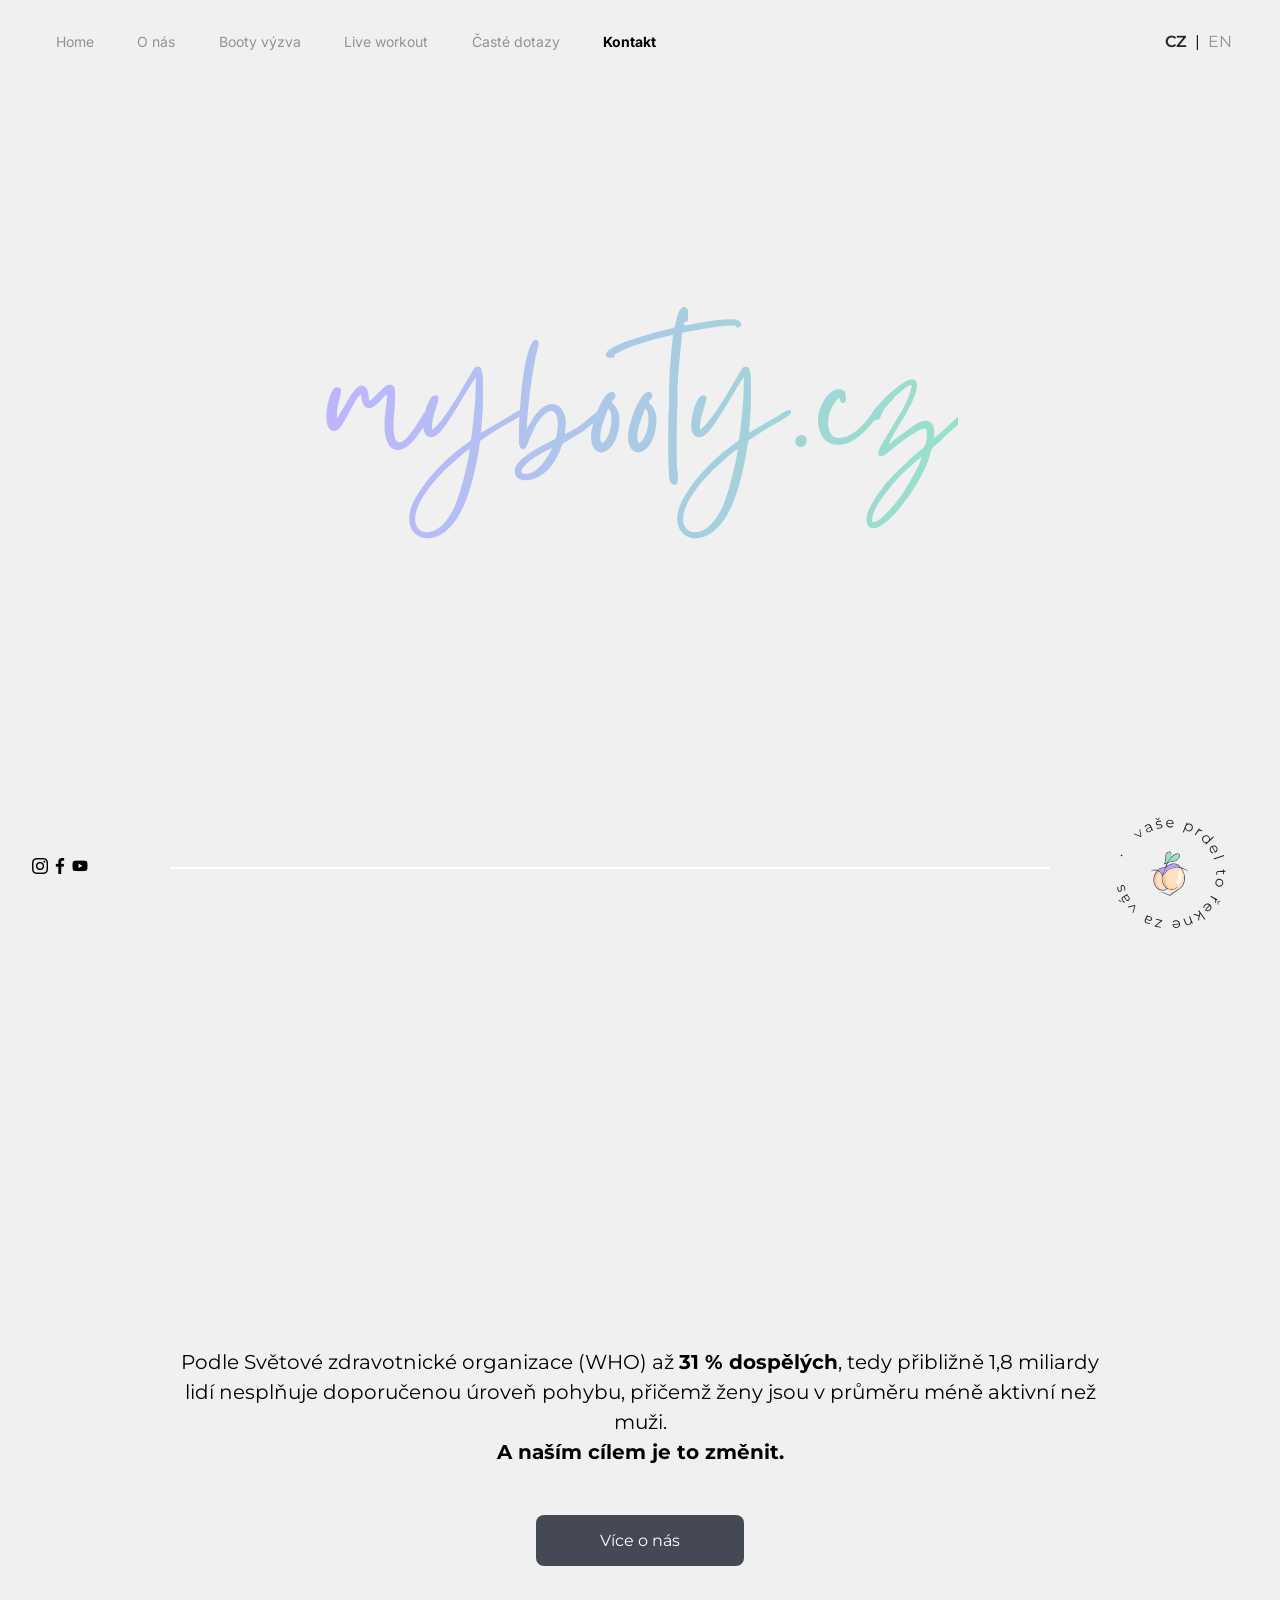
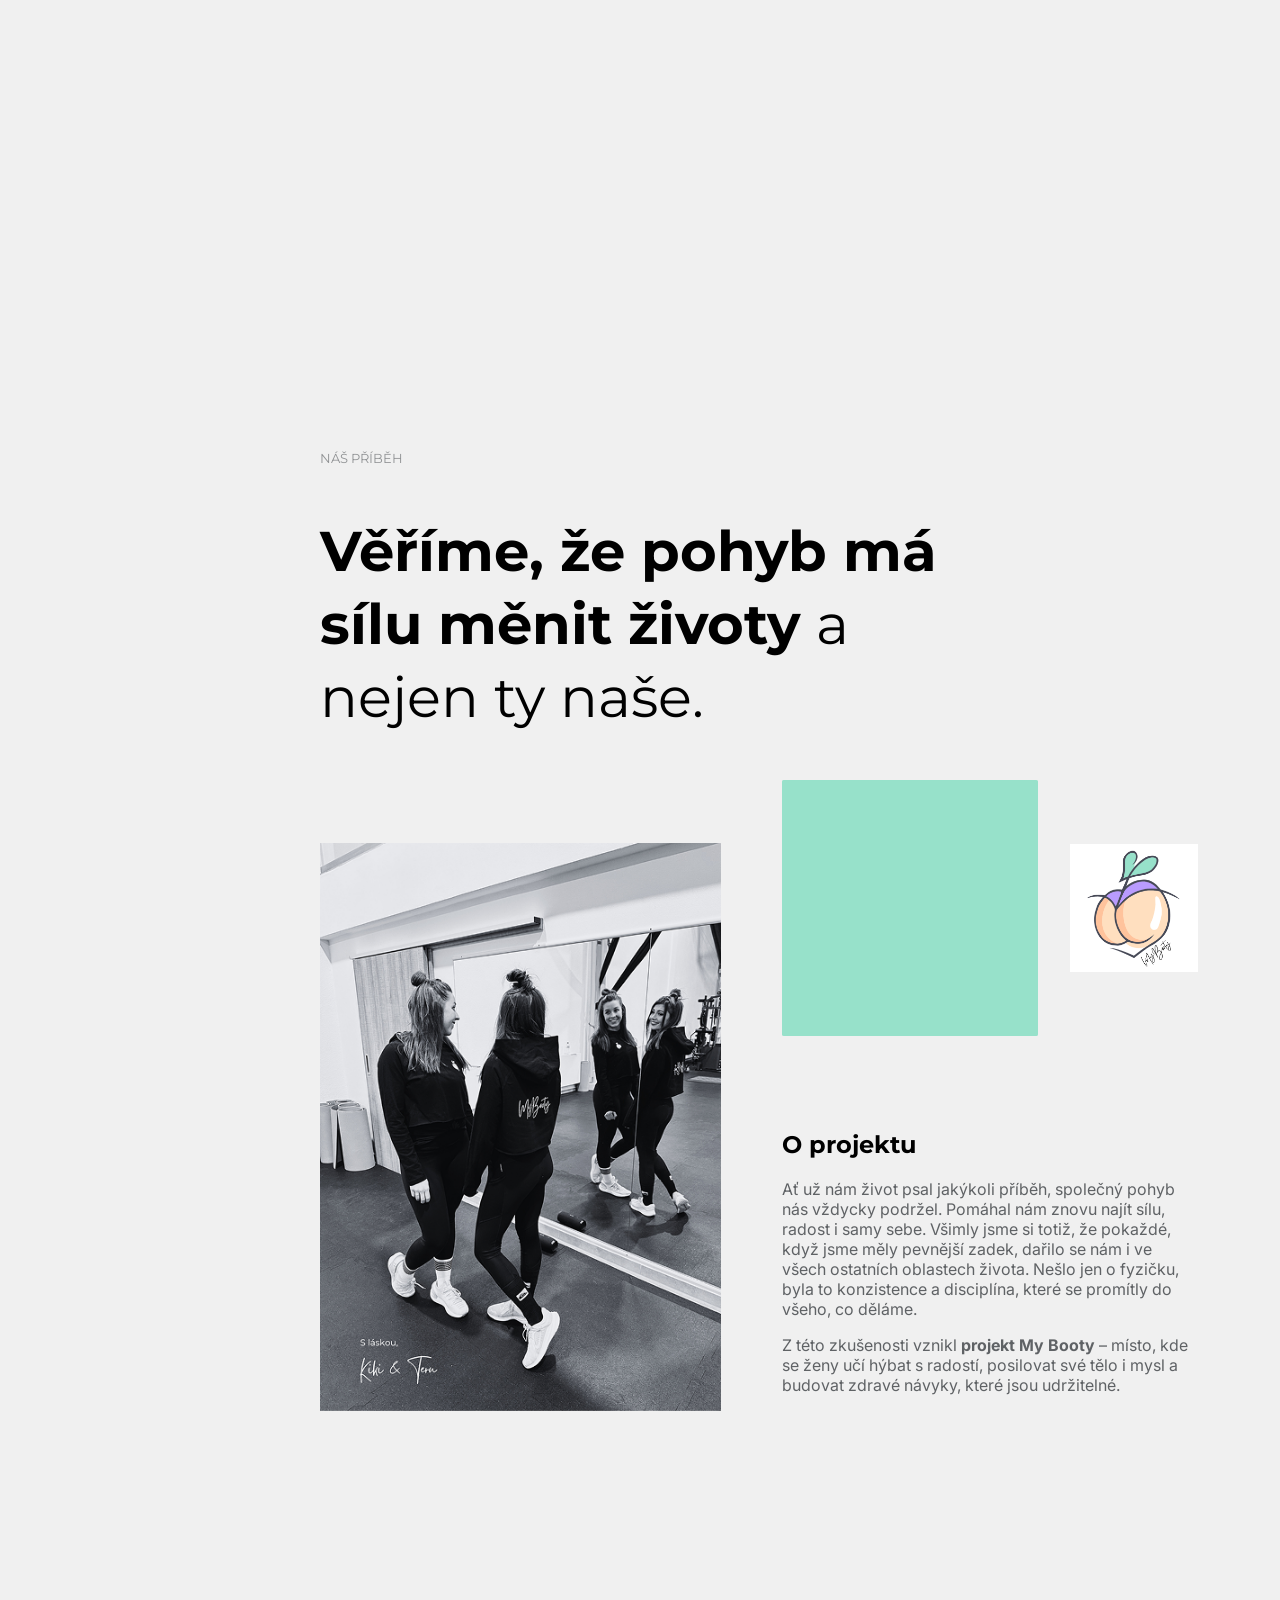
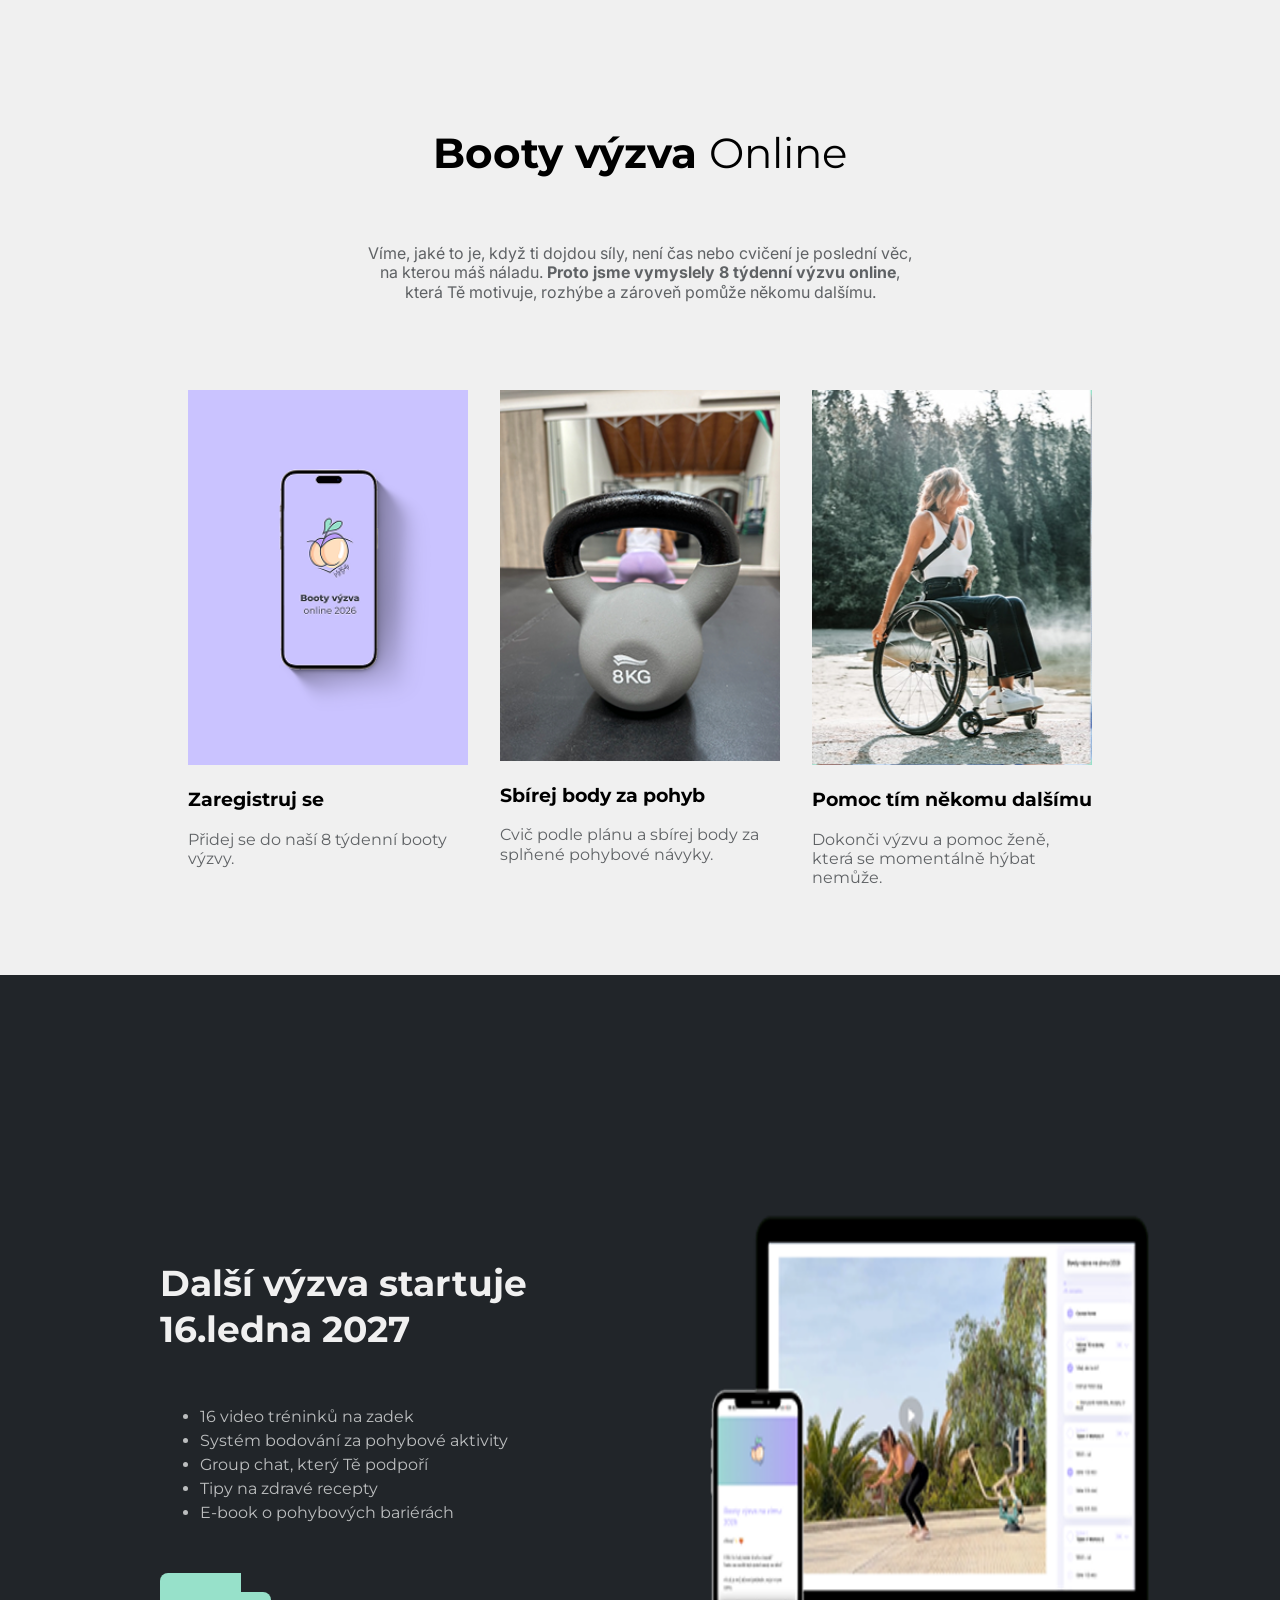
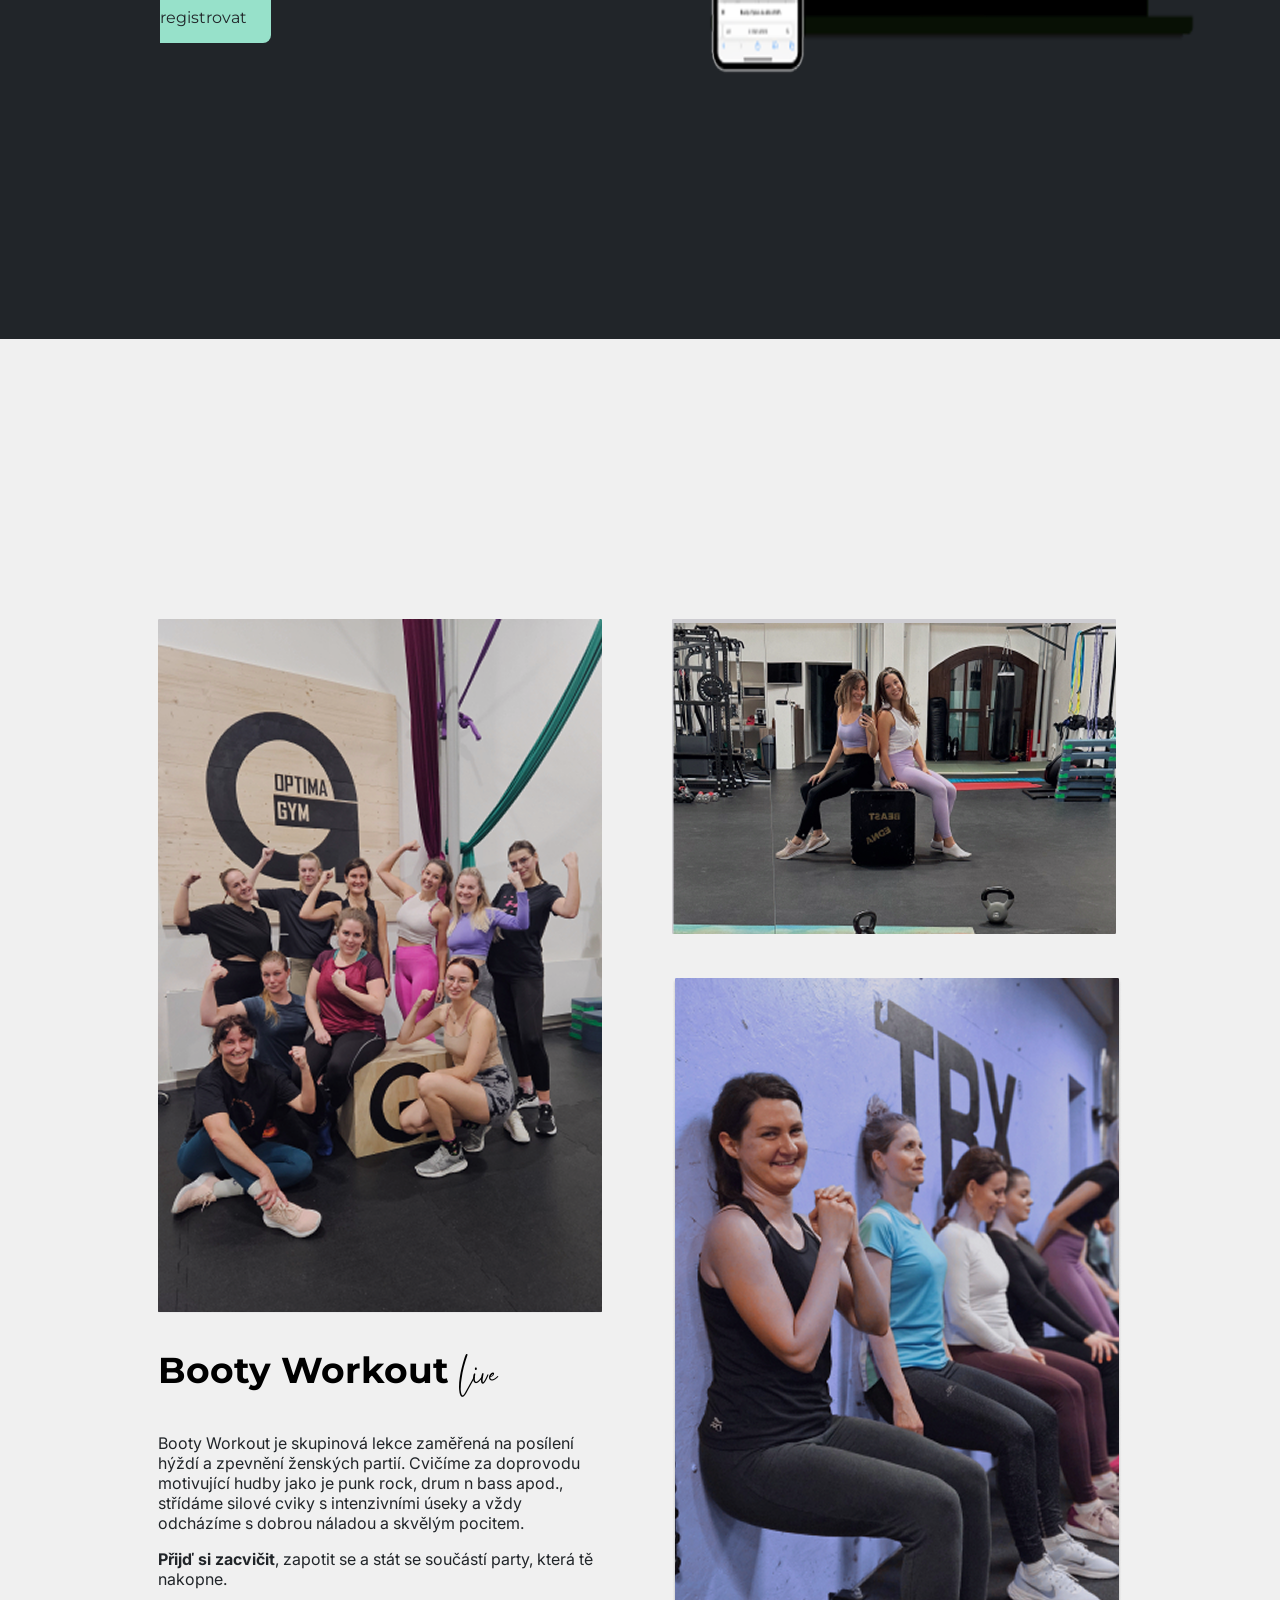
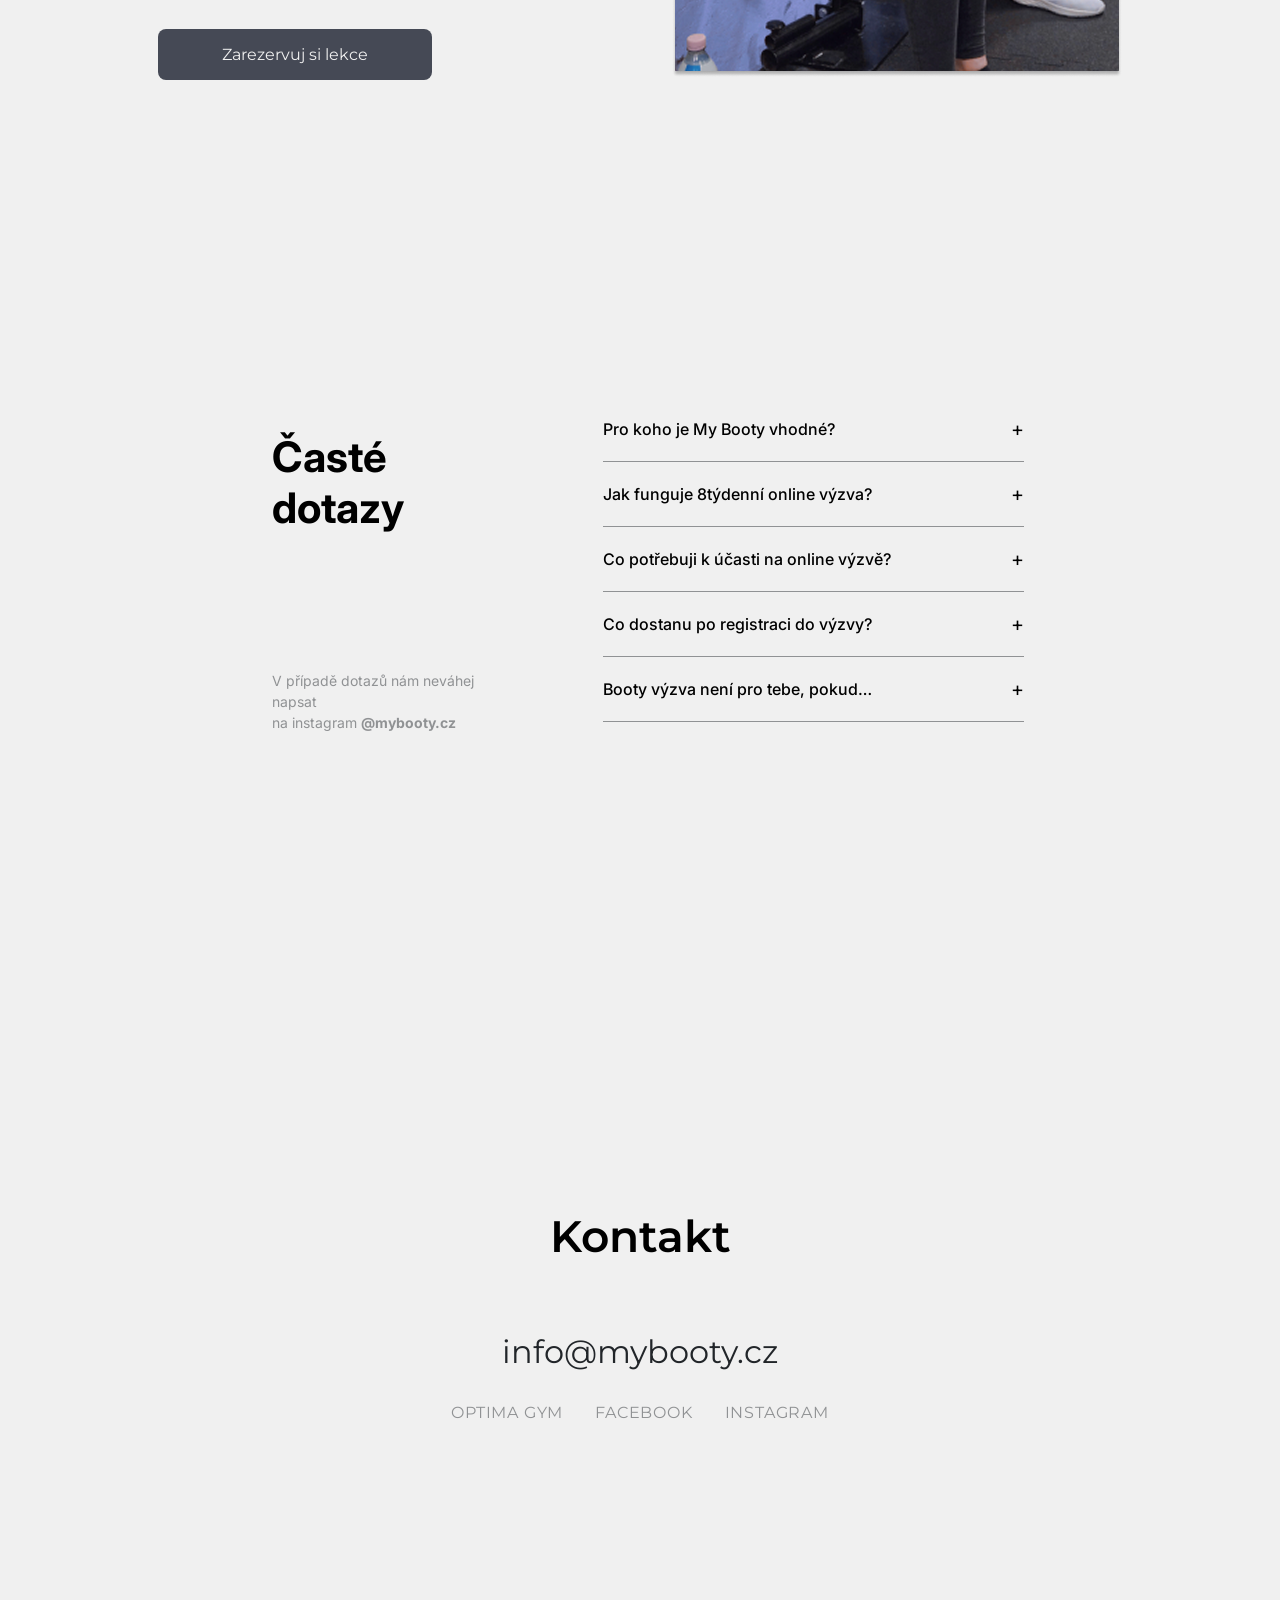
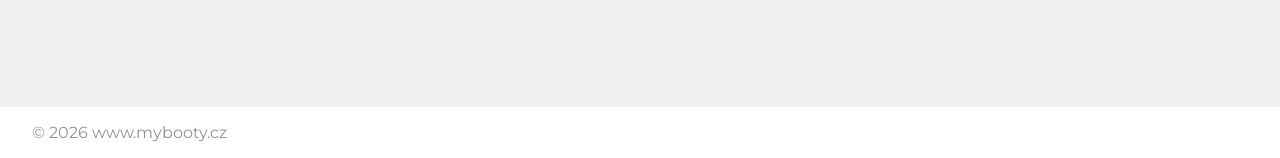
==== commit db849d10: "prehozeny font inter" ====
--- a/index.html
+++ b/index.html
@@ -110,7 +110,7 @@
             </div>
             <div class="down">
               <h2>O projektu</h2>
-              <p>
+              <p class="subtext">
                 Ať už nám život psal jakýkoli příběh, společný pohyb nás
                 vždycky podržel. Pomáhal nám znovu najít sílu, radost i samy
                 sebe. Všimly jsme si totiž, že pokaždé, když jsme měly
@@ -118,7 +118,7 @@
                 života. Nešlo jen o fyzičku, byla to konzistence a disciplína,
                 které se promítly do všeho, co děláme.
               </p>
-              <p>
+              <p class="subtext">
                 Z této zkušenosti vznikl <strong>projekt My Booty</strong> –
                 místo, kde se ženy učí hýbat s radostí, posilovat své tělo i
                 mysl a budovat zdravé návyky, které jsou udržitelné.
@@ -197,14 +197,14 @@
         </div>
         <div class="down">
           <h2>Booty Workout <span>Live</span></h2>
-          <p>
+          <p class="subtext">
             Booty Workout je skupinová lekce zaměřená na posílení hýždí a
             zpevnění ženských partií. Cvičíme za doprovodu motivující hudby
             jako je punk rock, drum n bass apod., střídáme silové cviky s
             intenzivními úseky a vždy odcházíme s dobrou náladou a skvělým
             pocitem.
           </p>
-          <p>
+          <p class="subtext">
             <strong>Přijď si zacvičit</strong>, zapotit se a stát se součástí
             party, která tě nakopne.
           </p>
--- a/style.css
+++ b/style.css
@@ -232,6 +232,7 @@
 .about .right p {
   color: #5f6265;
 }
+
 .challenge h2 {
   font-size: 42px;
   line-height: 130%;
@@ -246,7 +247,8 @@
   margin-bottom: 72px;
 }
 .challenge p {
-  color: var(--text-700);
+  color: #5f6265;
+  line-height: 120%;
 }
 .text {
   max-width: 560px;
@@ -505,6 +507,9 @@
 details li {
   color: var(--text-700);
   font-size: 14px;
+}
+.subtext{
+  font-family: var(--Inter);
 }
 @media only screen and (max-width: 600px) {
   .navbar-desktop {
@@ -714,6 +719,7 @@
   }
   .challenge{
     margin-left: 16px;
+    margin-right: 16px;
   }
   .challenge .up h2 {
     font-size: 32px;
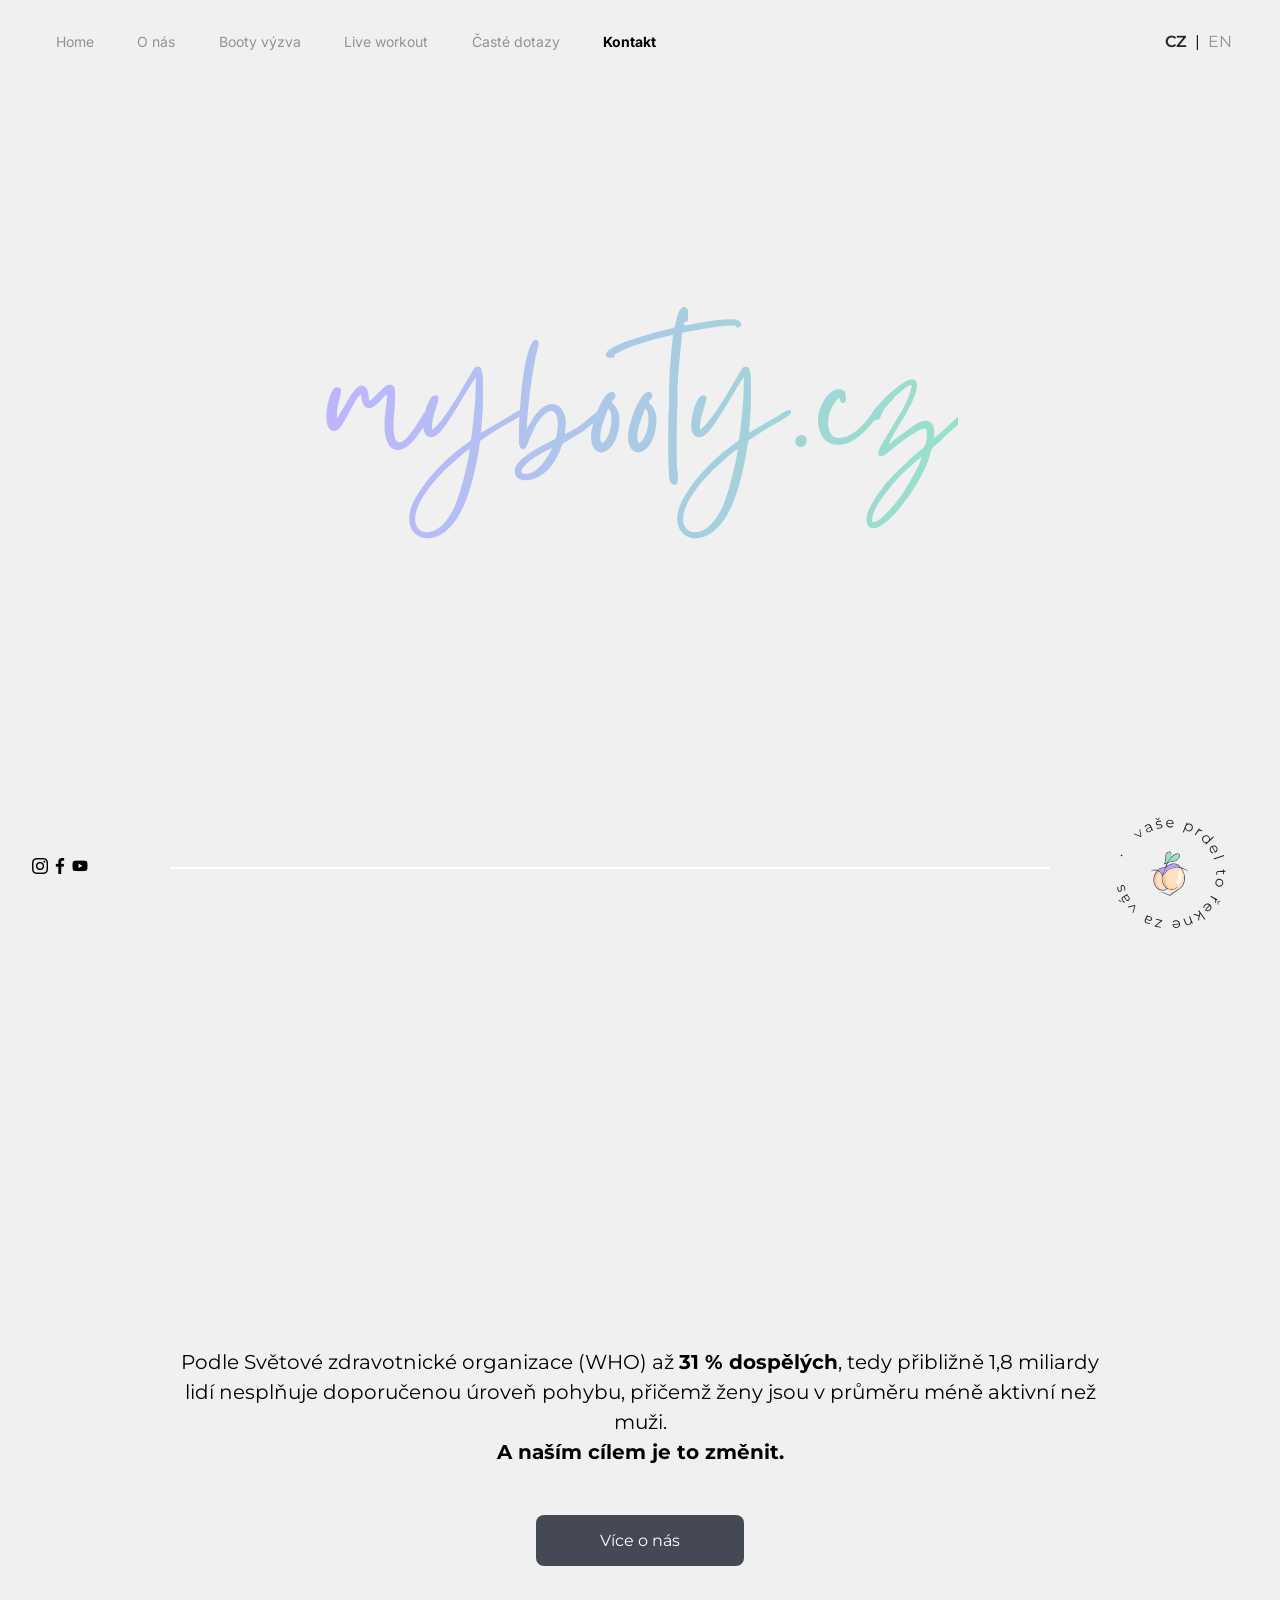
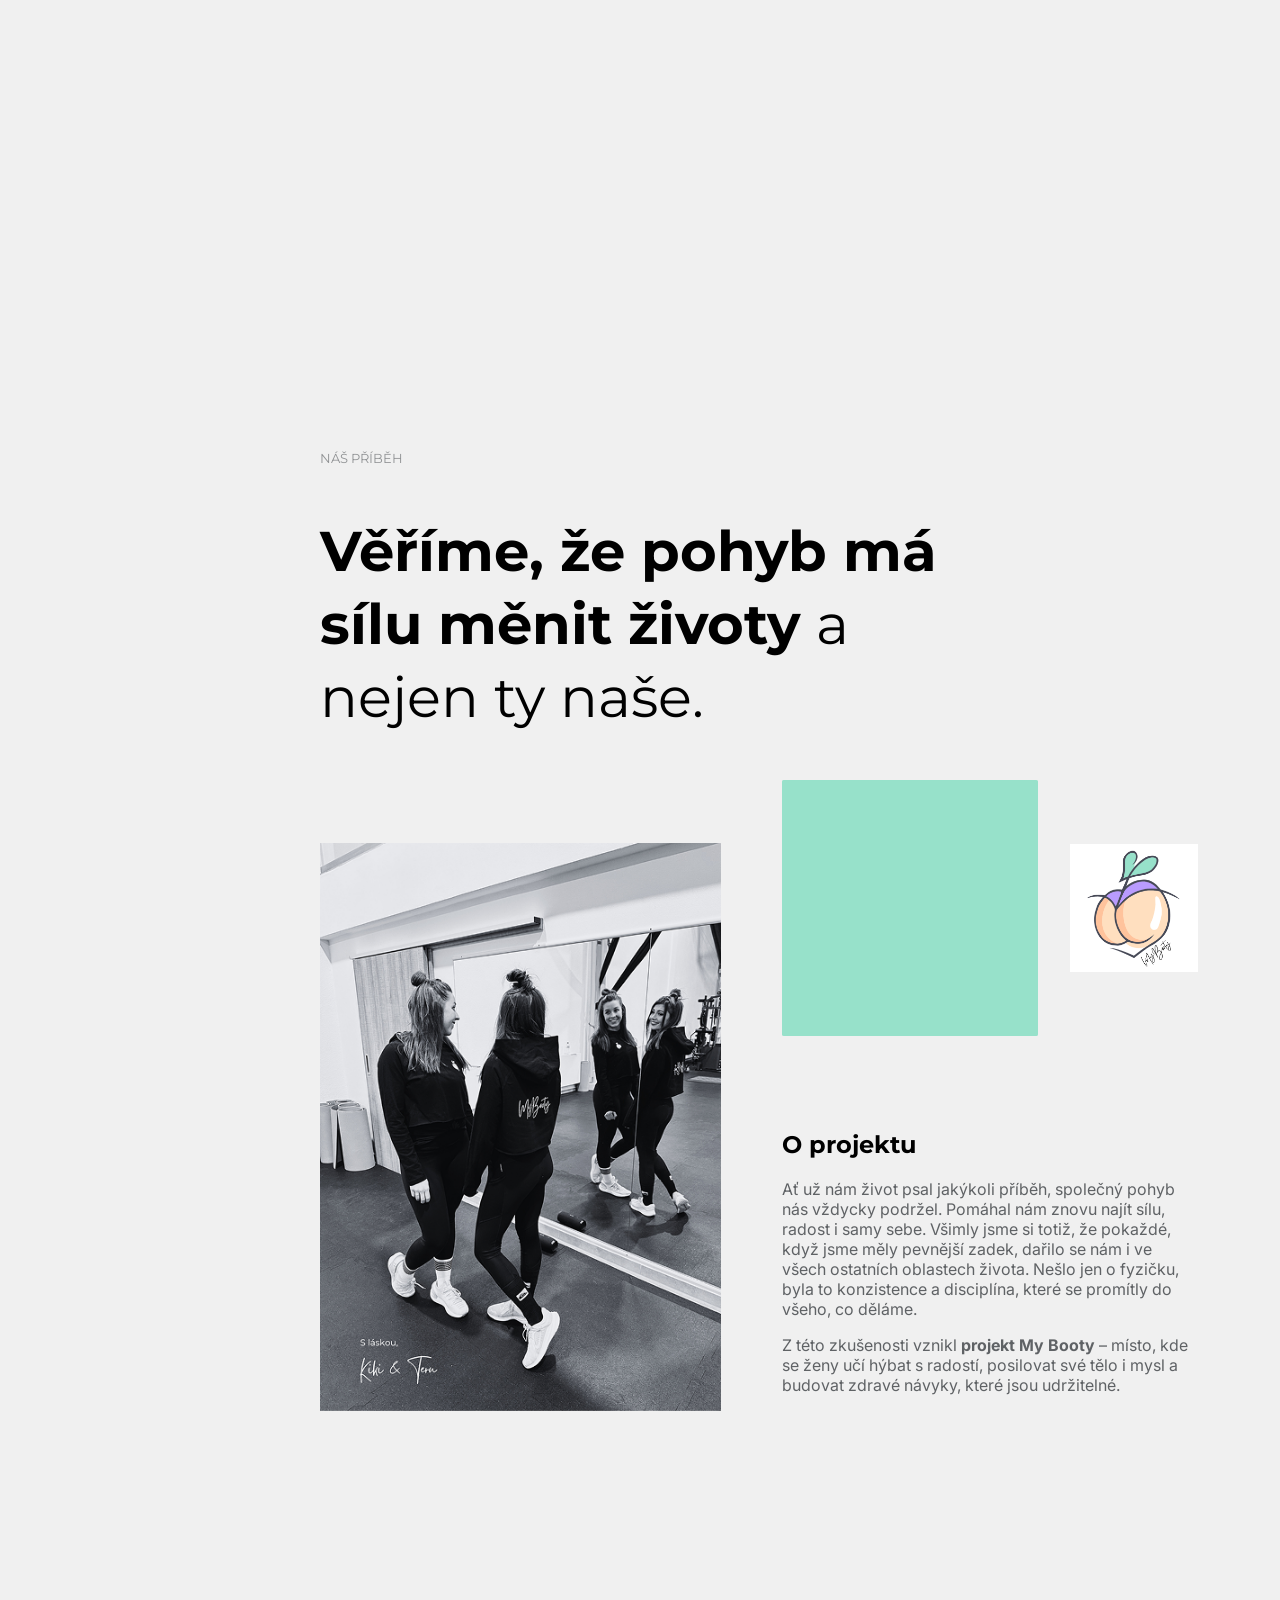
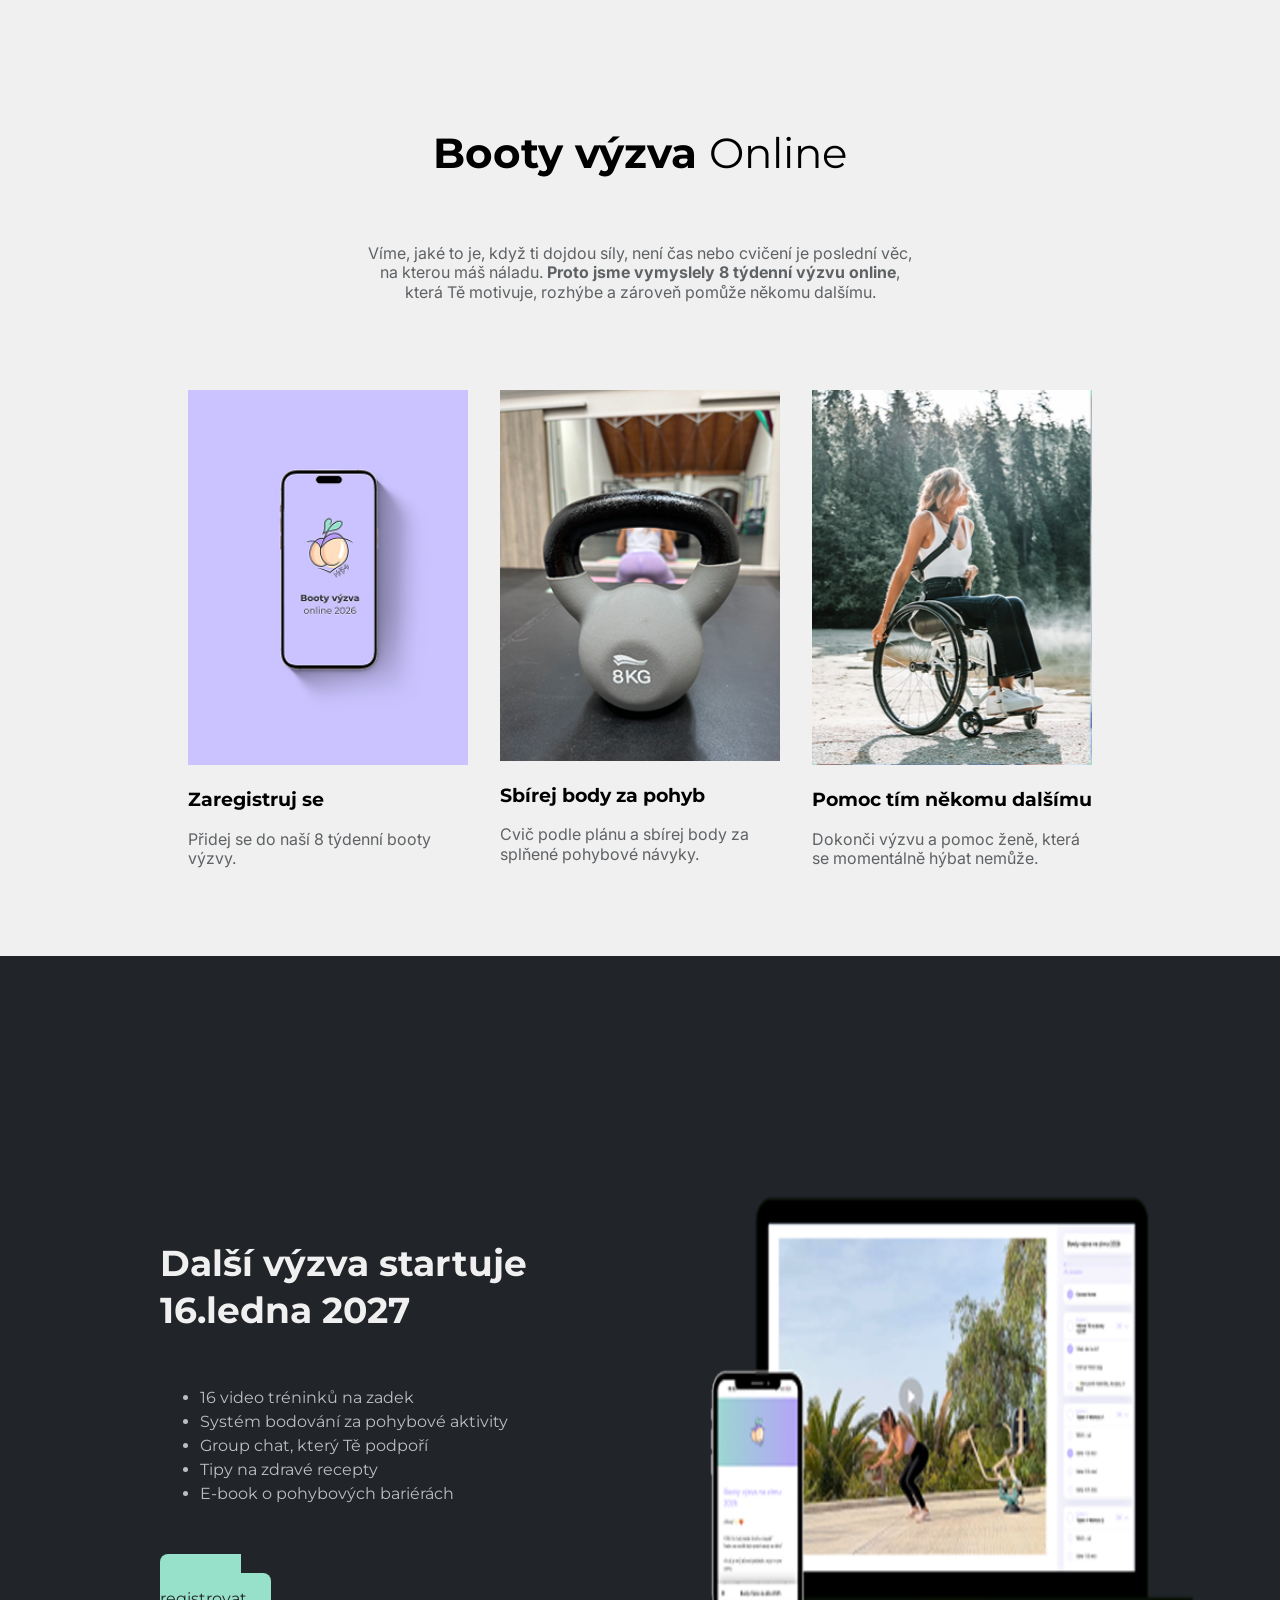
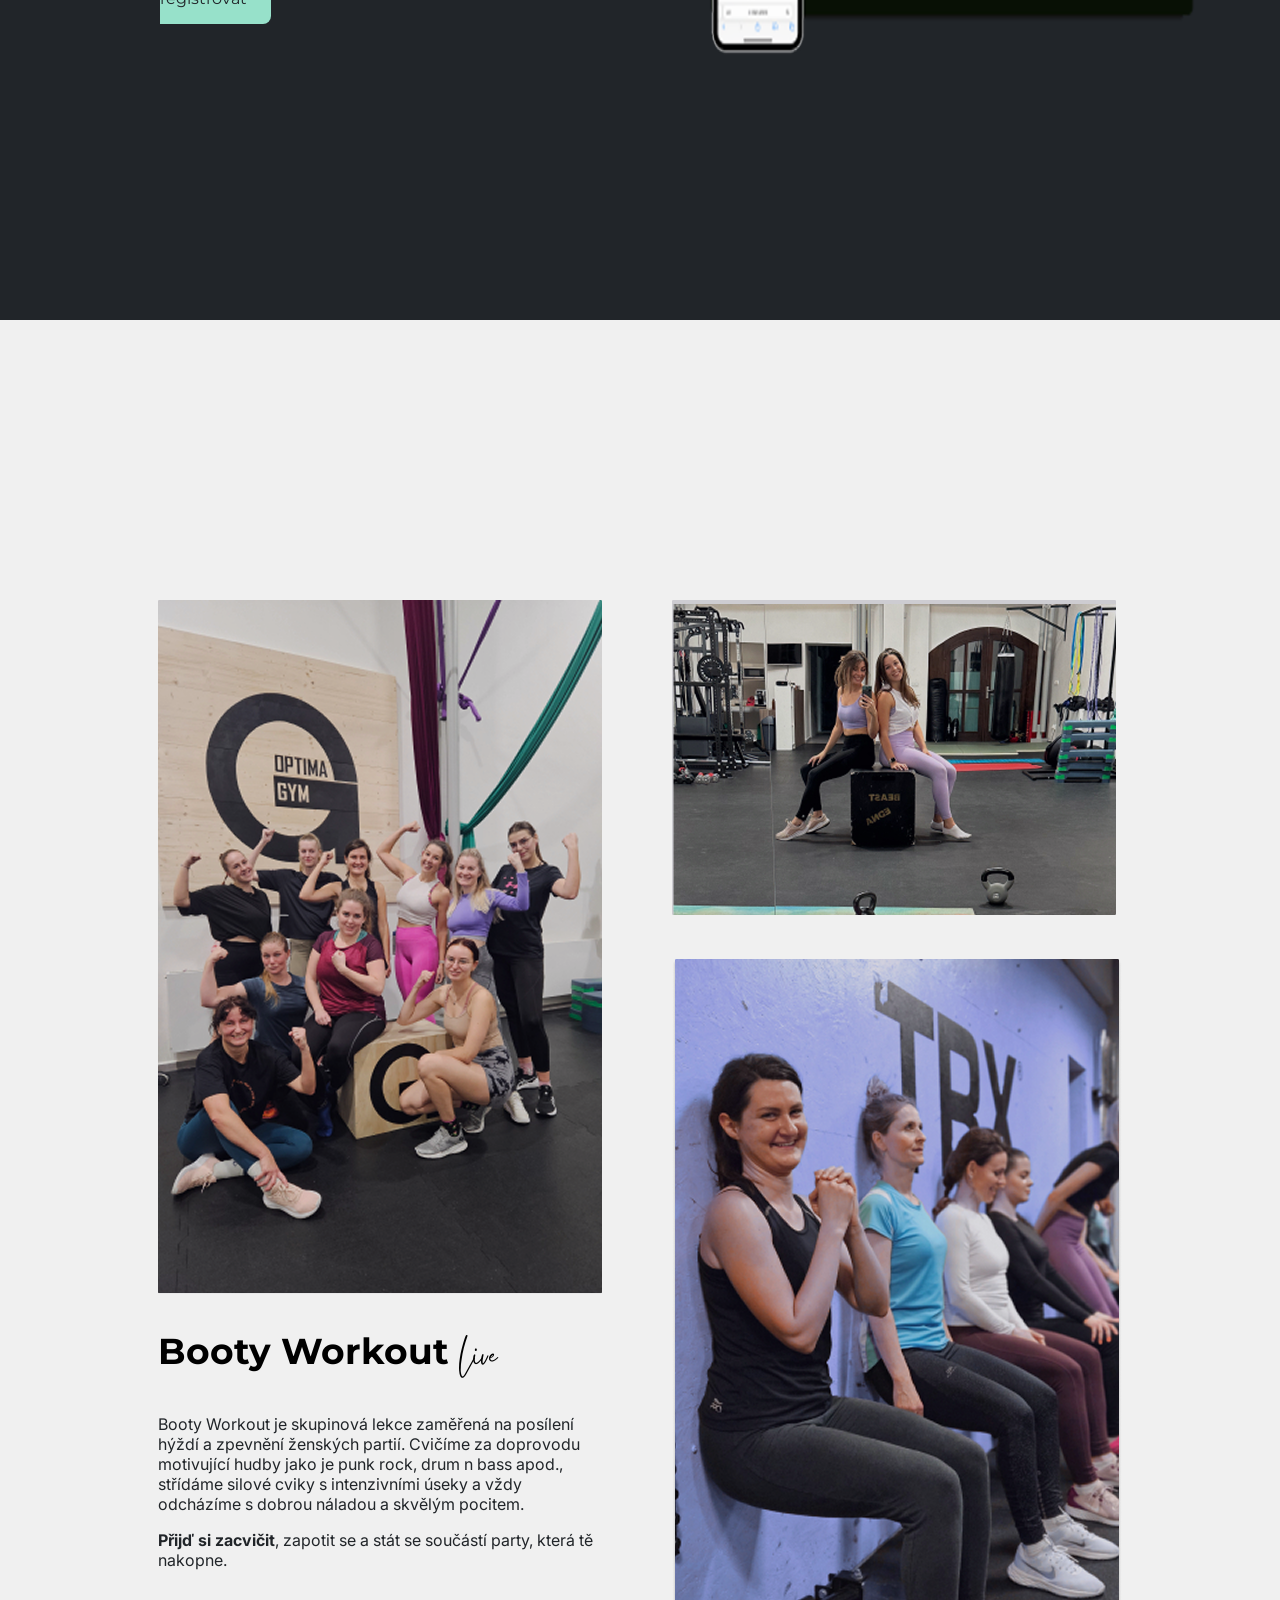
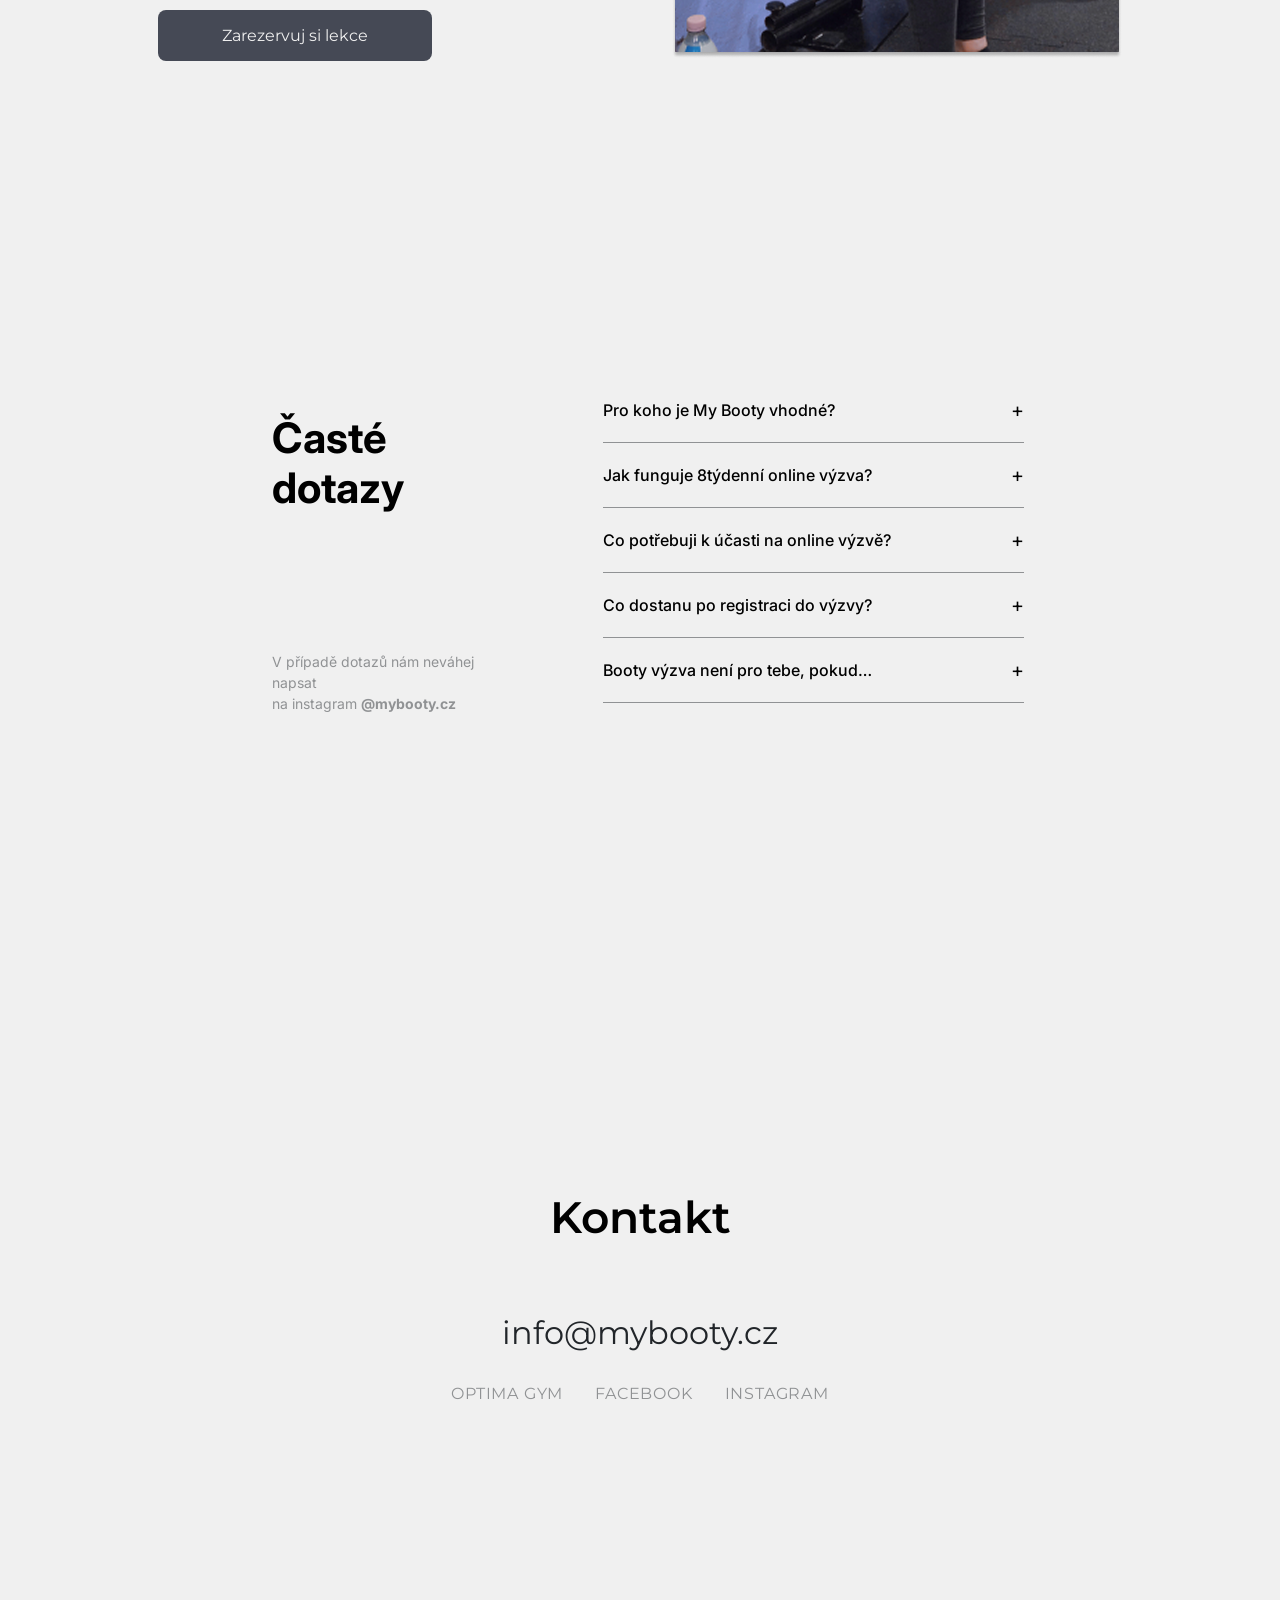
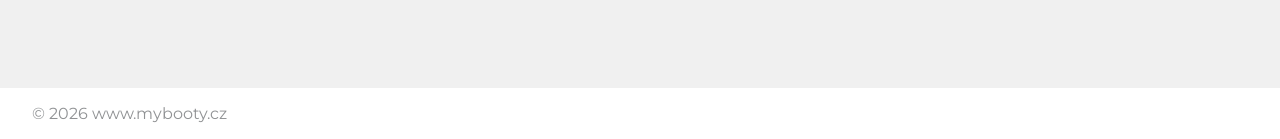
==== commit e23f49c9: "Change paragraph tags to subtext class in index.html" ====
--- a/index.html
+++ b/index.html
@@ -146,21 +146,21 @@
             <div><img src="img/booty_vyzva.png" alt="" /></div>
             <div class="desc">
               <h3>Zaregistruj se</h3>
-              <p>Přidej se do naší 8 týdenní booty výzvy.</p>
+              <p class="subtext">Přidej se do naší 8 týdenní booty výzvy.</p>
             </div>
           </div>
           <div class="card">
             <div><img src="img/kettlebel.png" alt="" /></div>
             <div class="desc">
               <h3>Sbírej body za pohyb</h3>
-              <p>Cvič podle plánu a sbírej body za splňené pohybové návyky.</p>
+              <p class="subtext">Cvič podle plánu a sbírej body za splňené pohybové návyky.</p>
             </div>
           </div>
           <div class="card">
             <div><img src="img/Locations.png" alt="" /></div>
             <div class="desc">
               <h3>Pomoc tím někomu dalšímu</h3>
-              <p>Dokonči výzvu a pomoc ženě, která se momentálně hýbat nemůže.</p>
+              <p class="subtext">Dokonči výzvu a pomoc ženě, která se momentálně hýbat nemůže.</p>
             </div>
           </div>
         </div>
